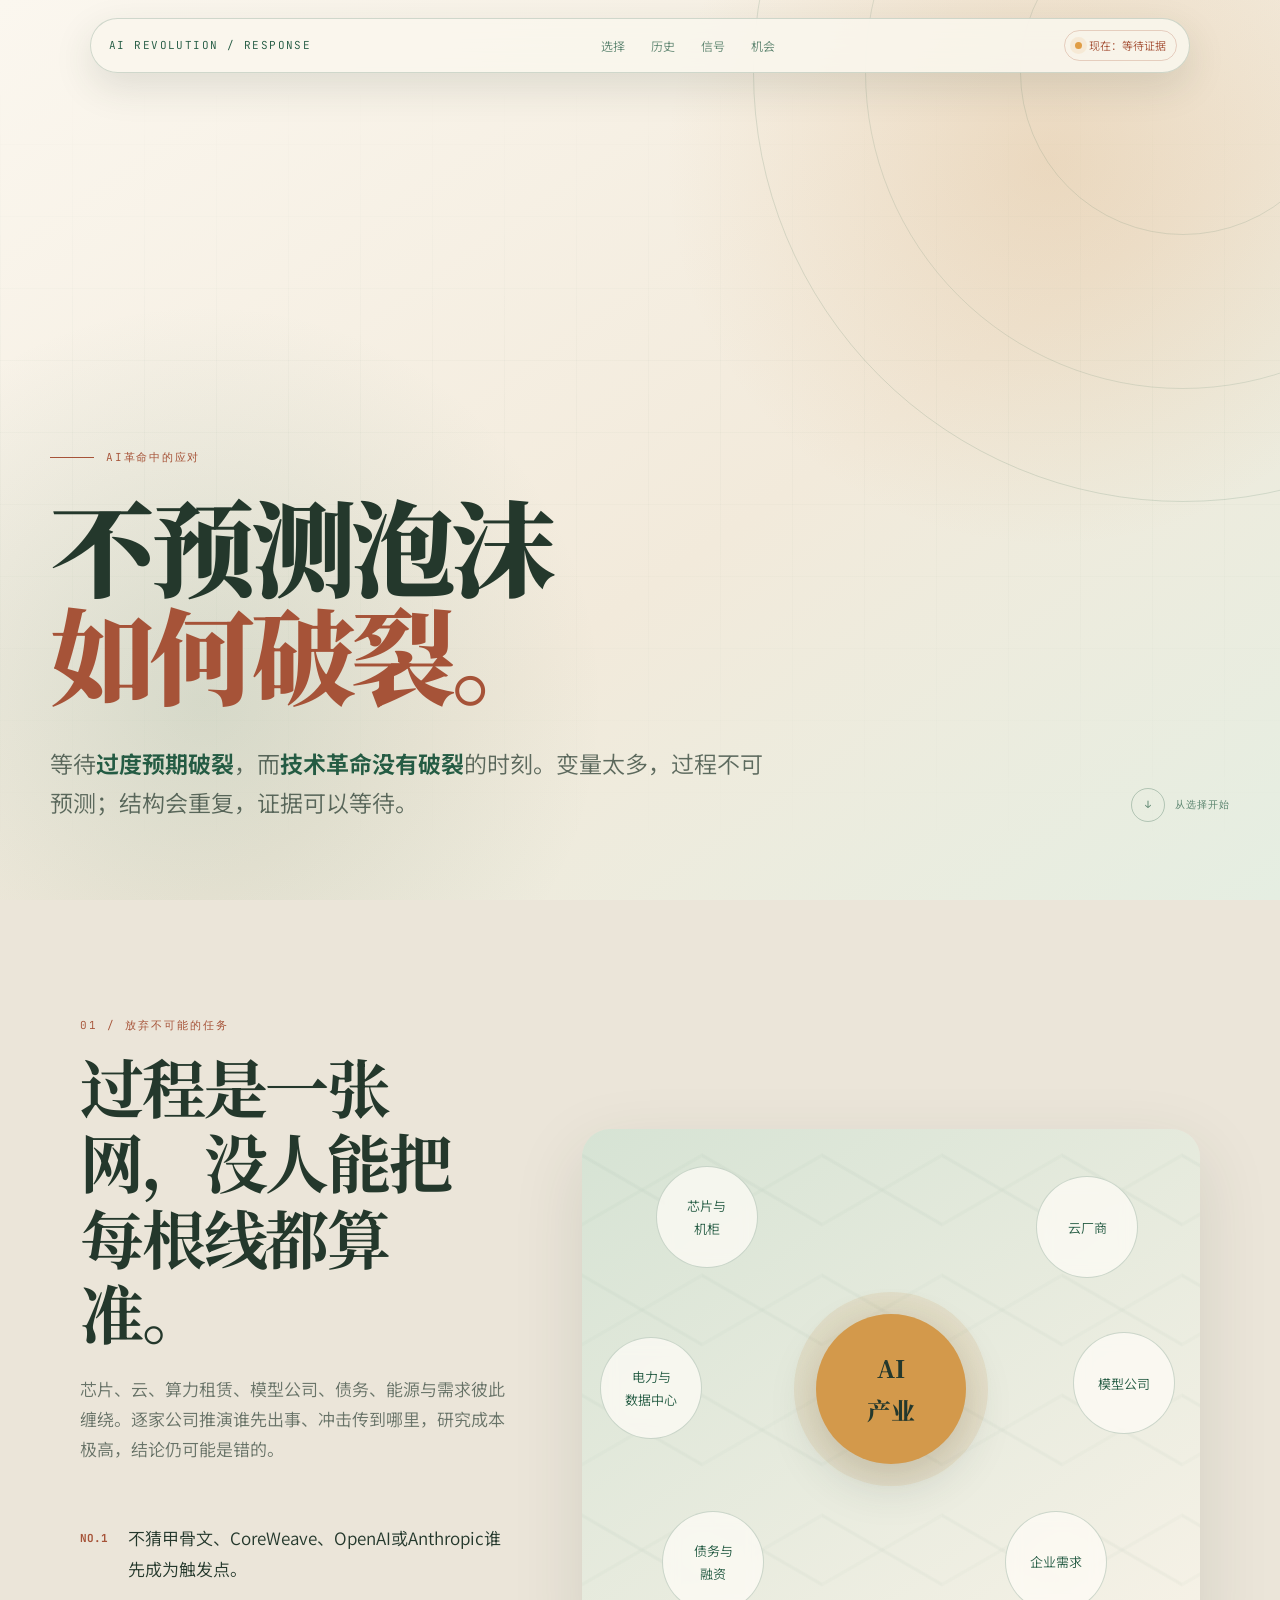
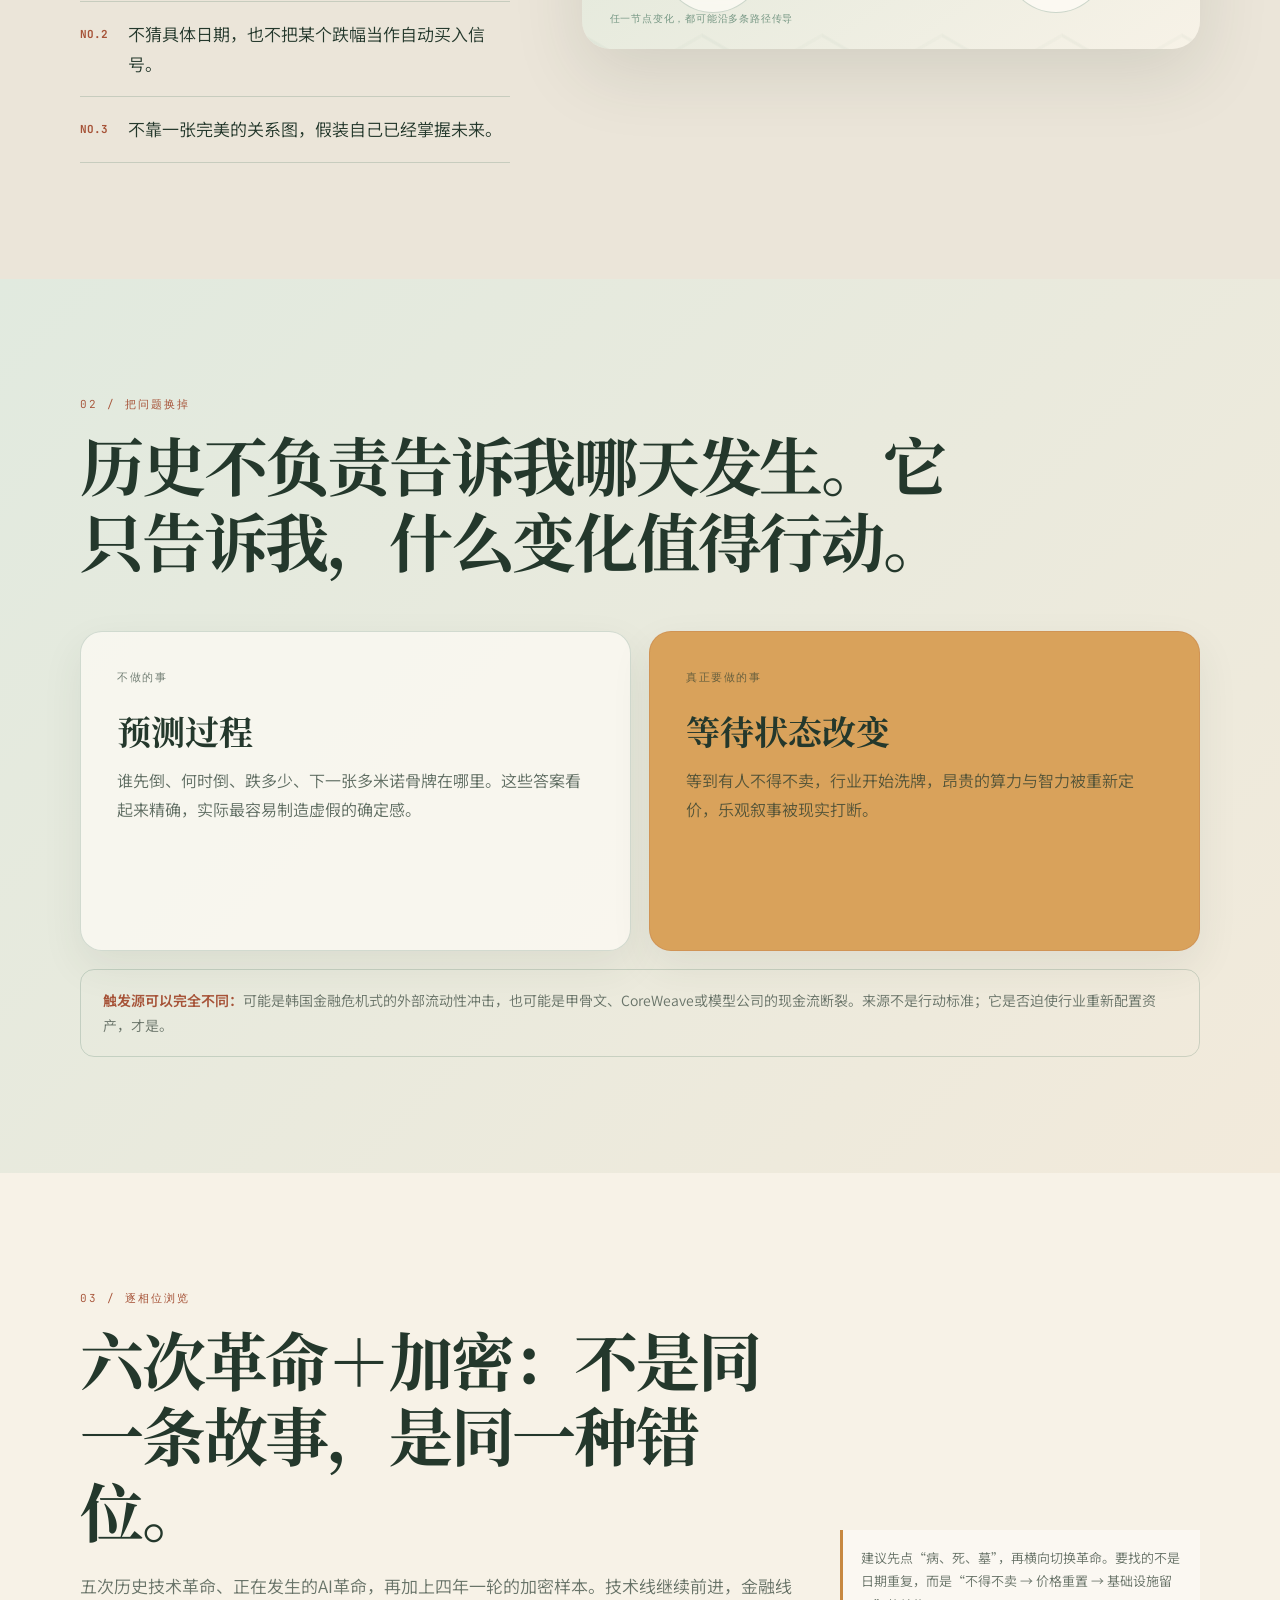
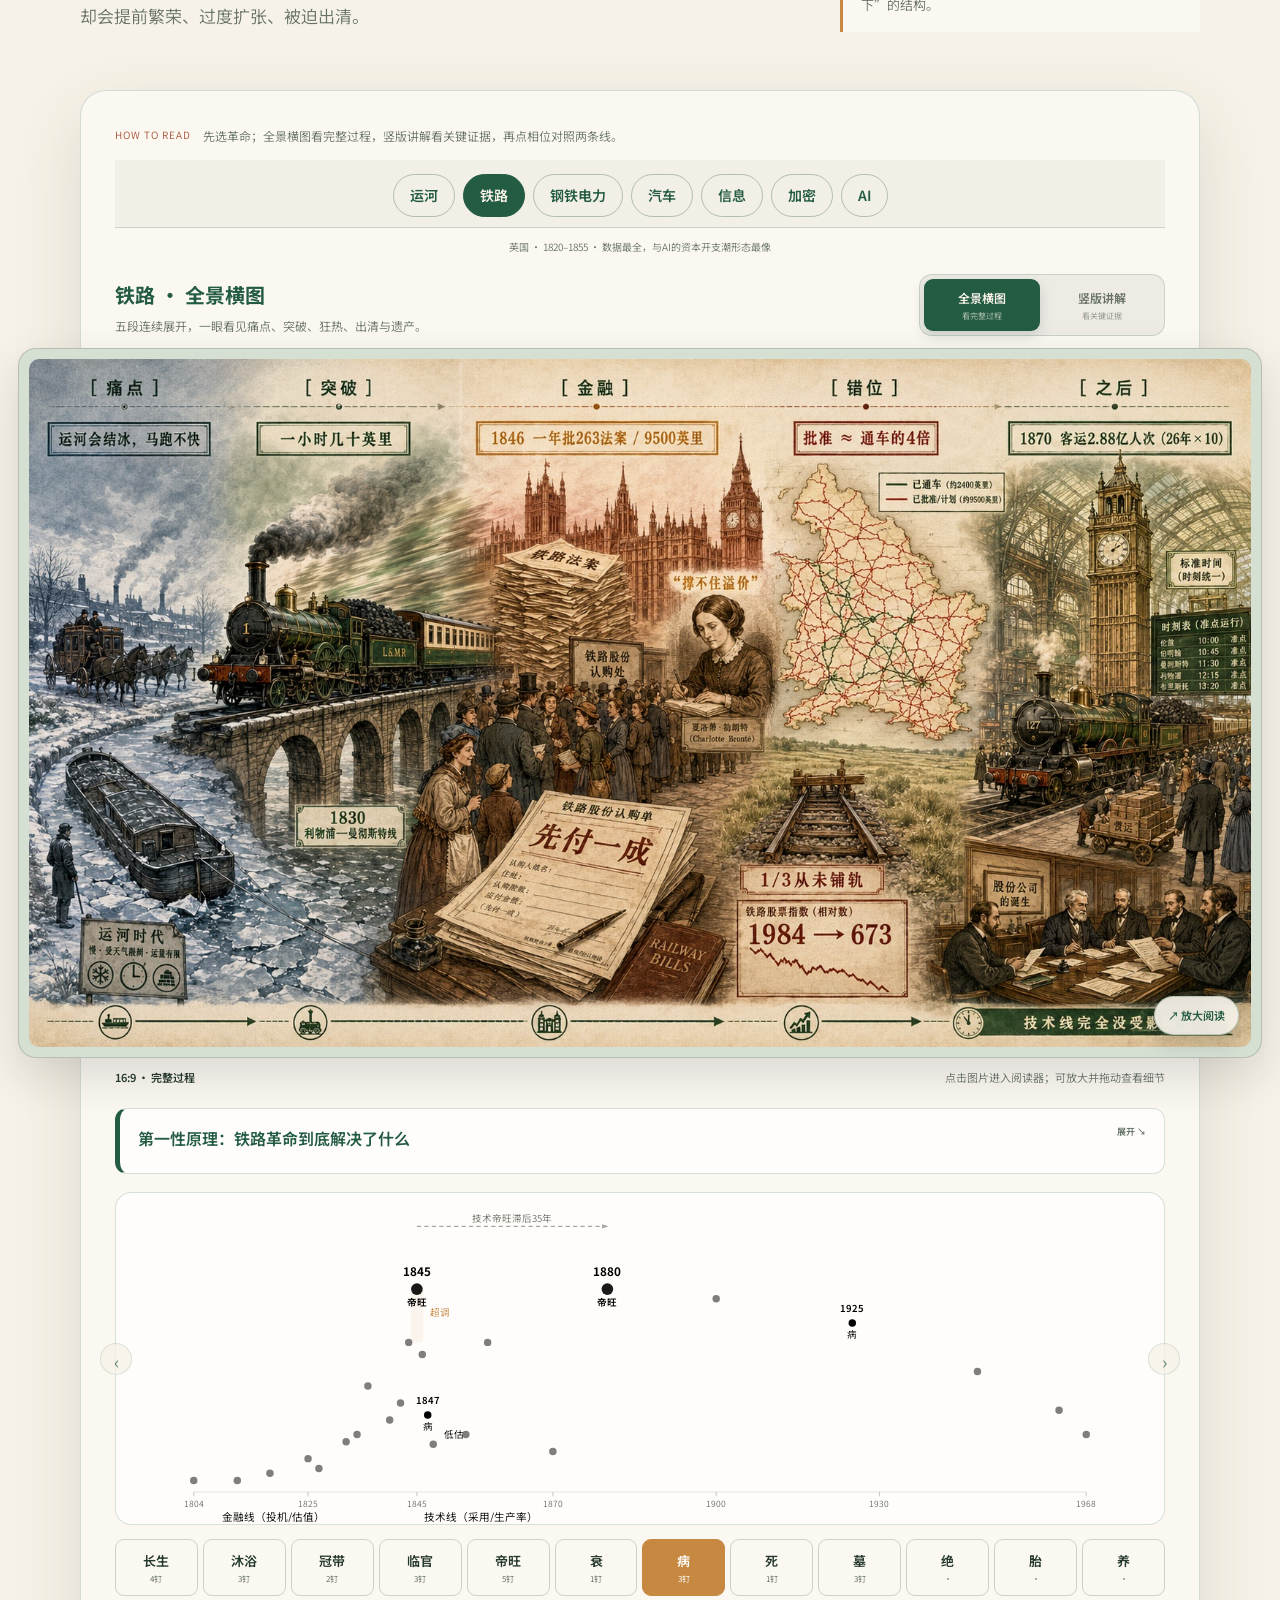
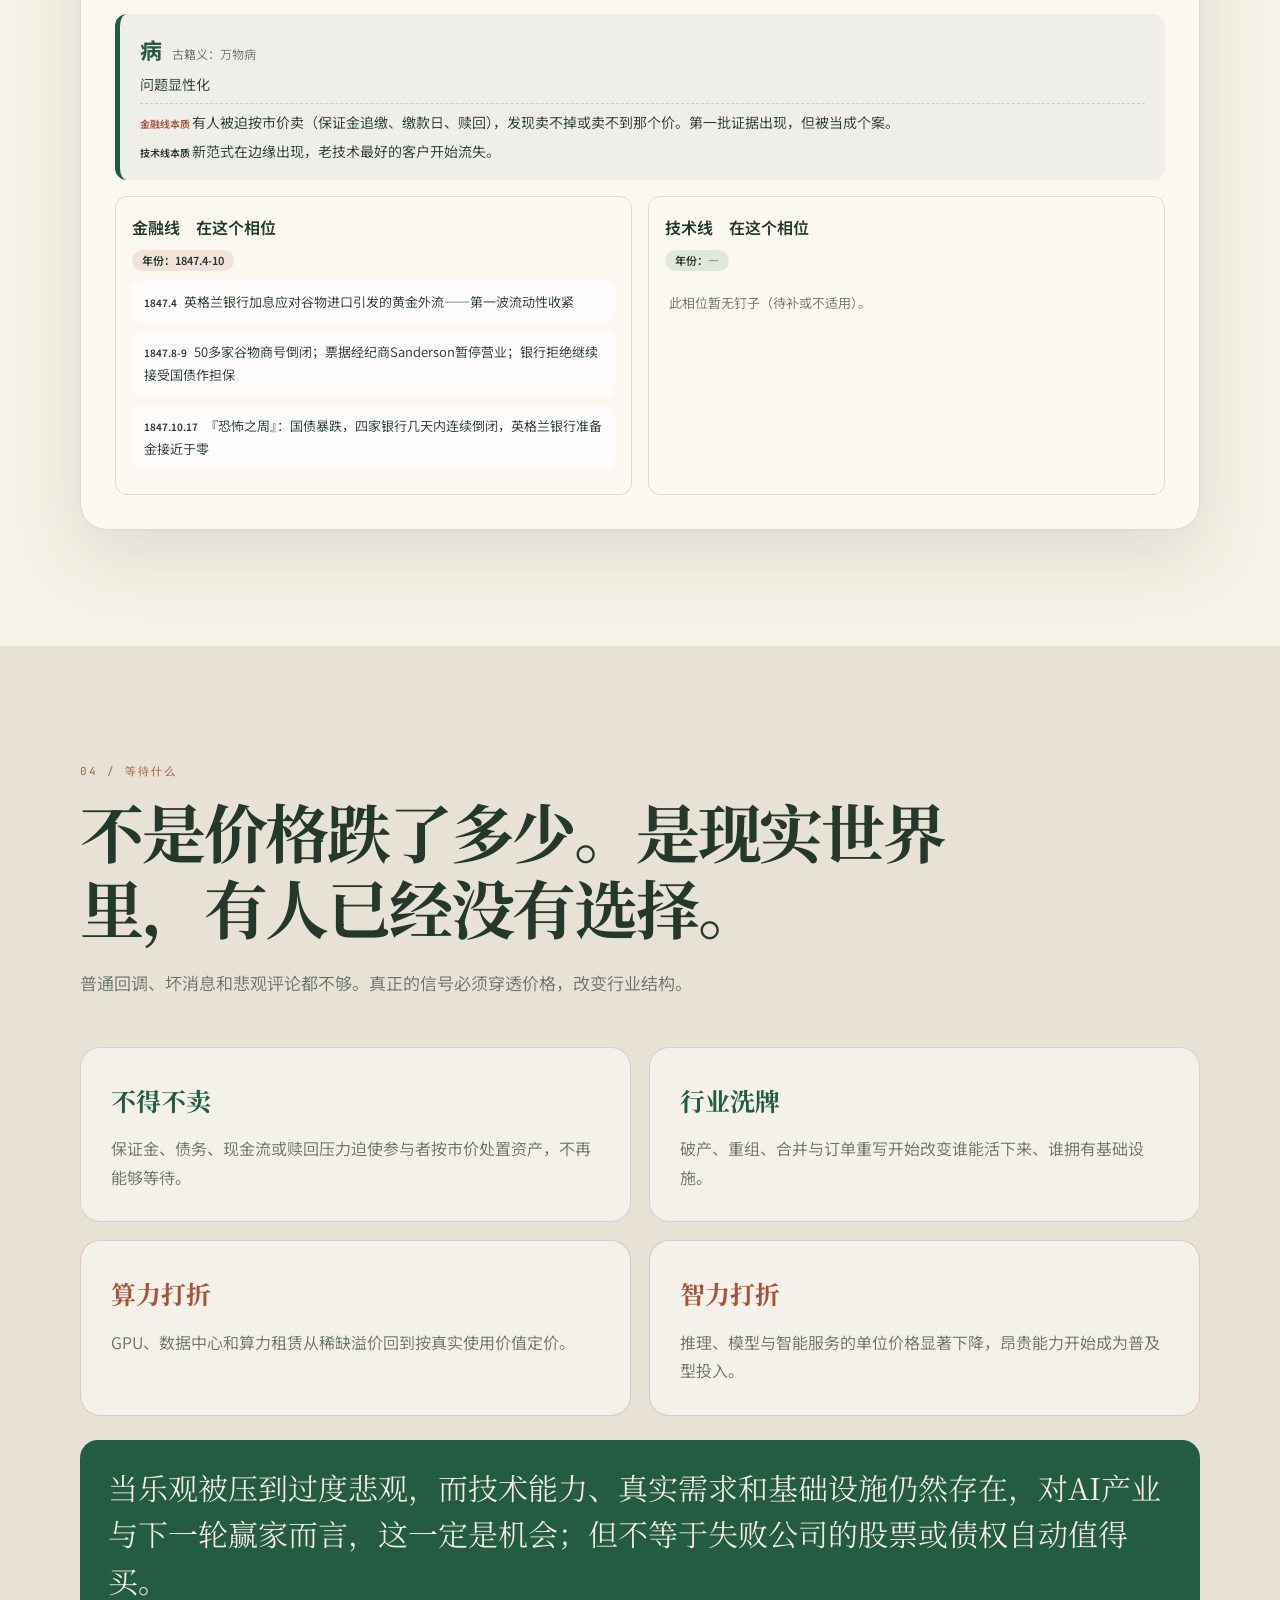
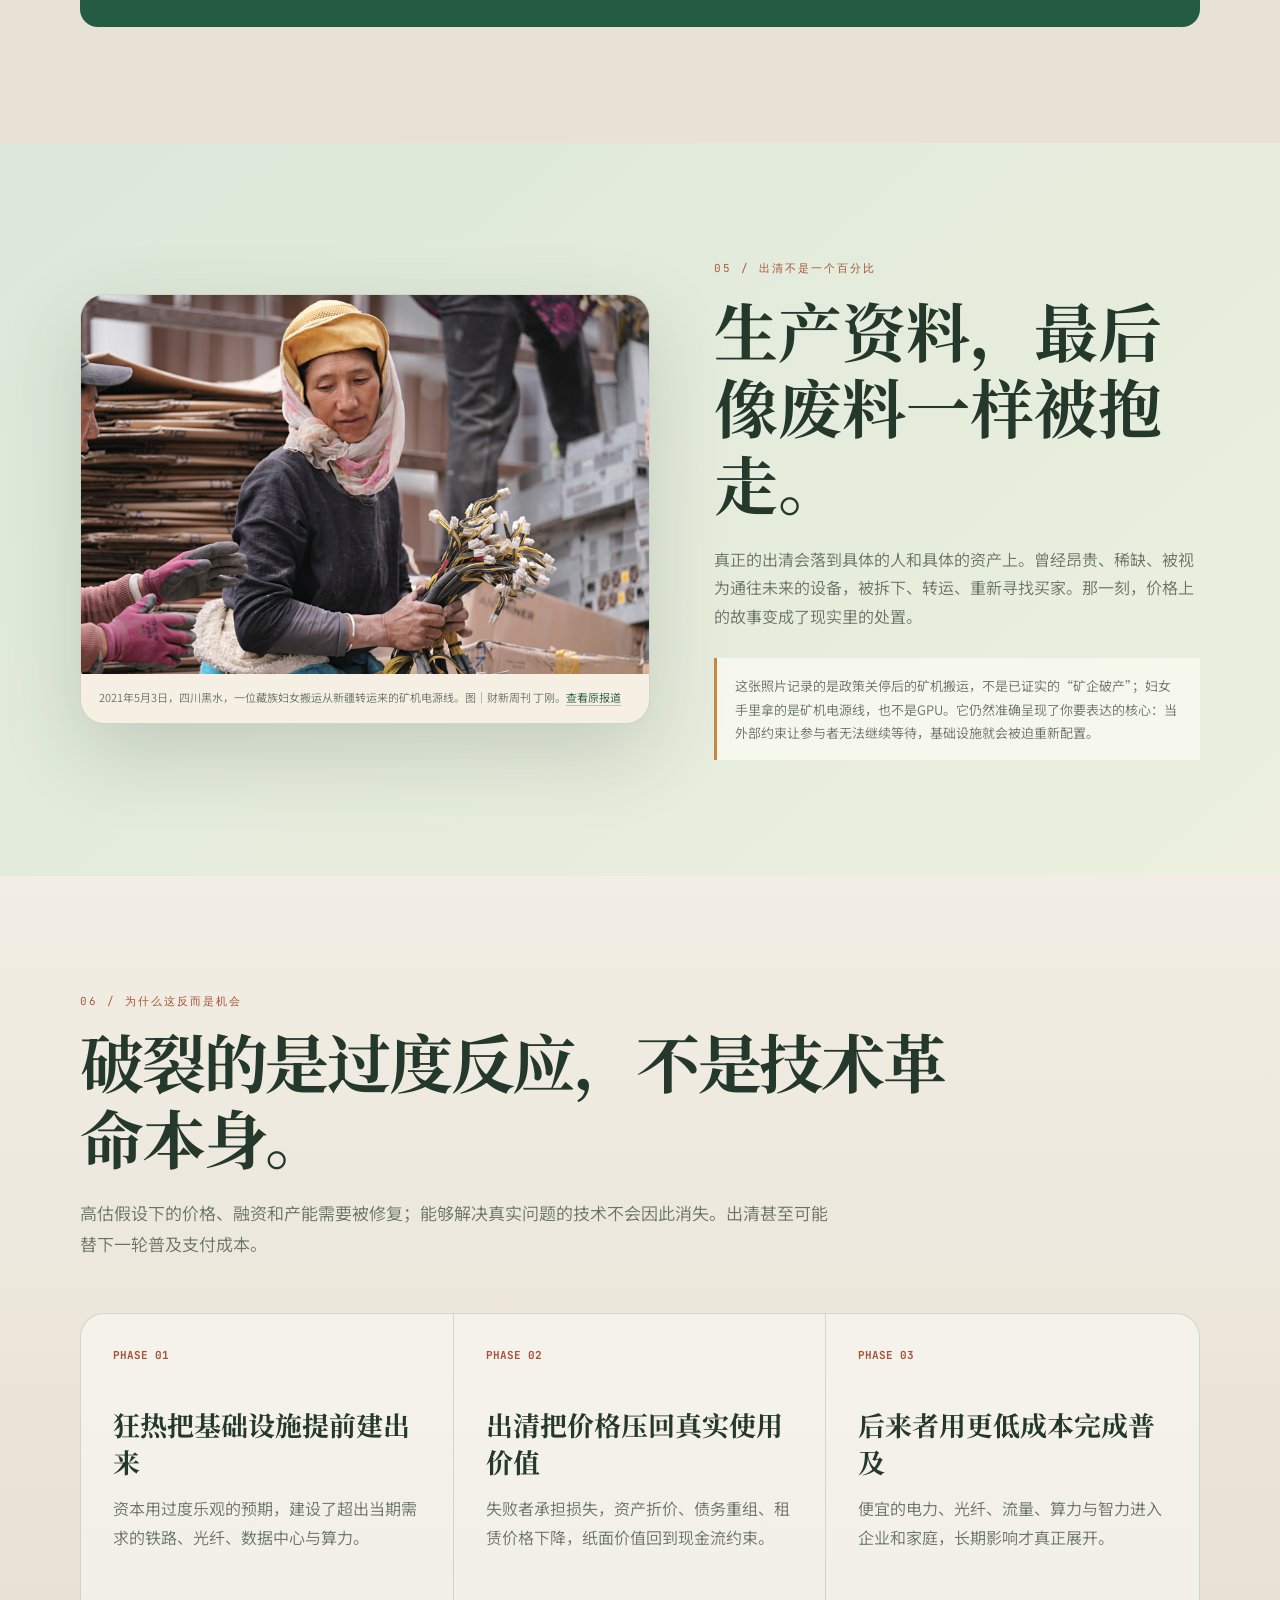
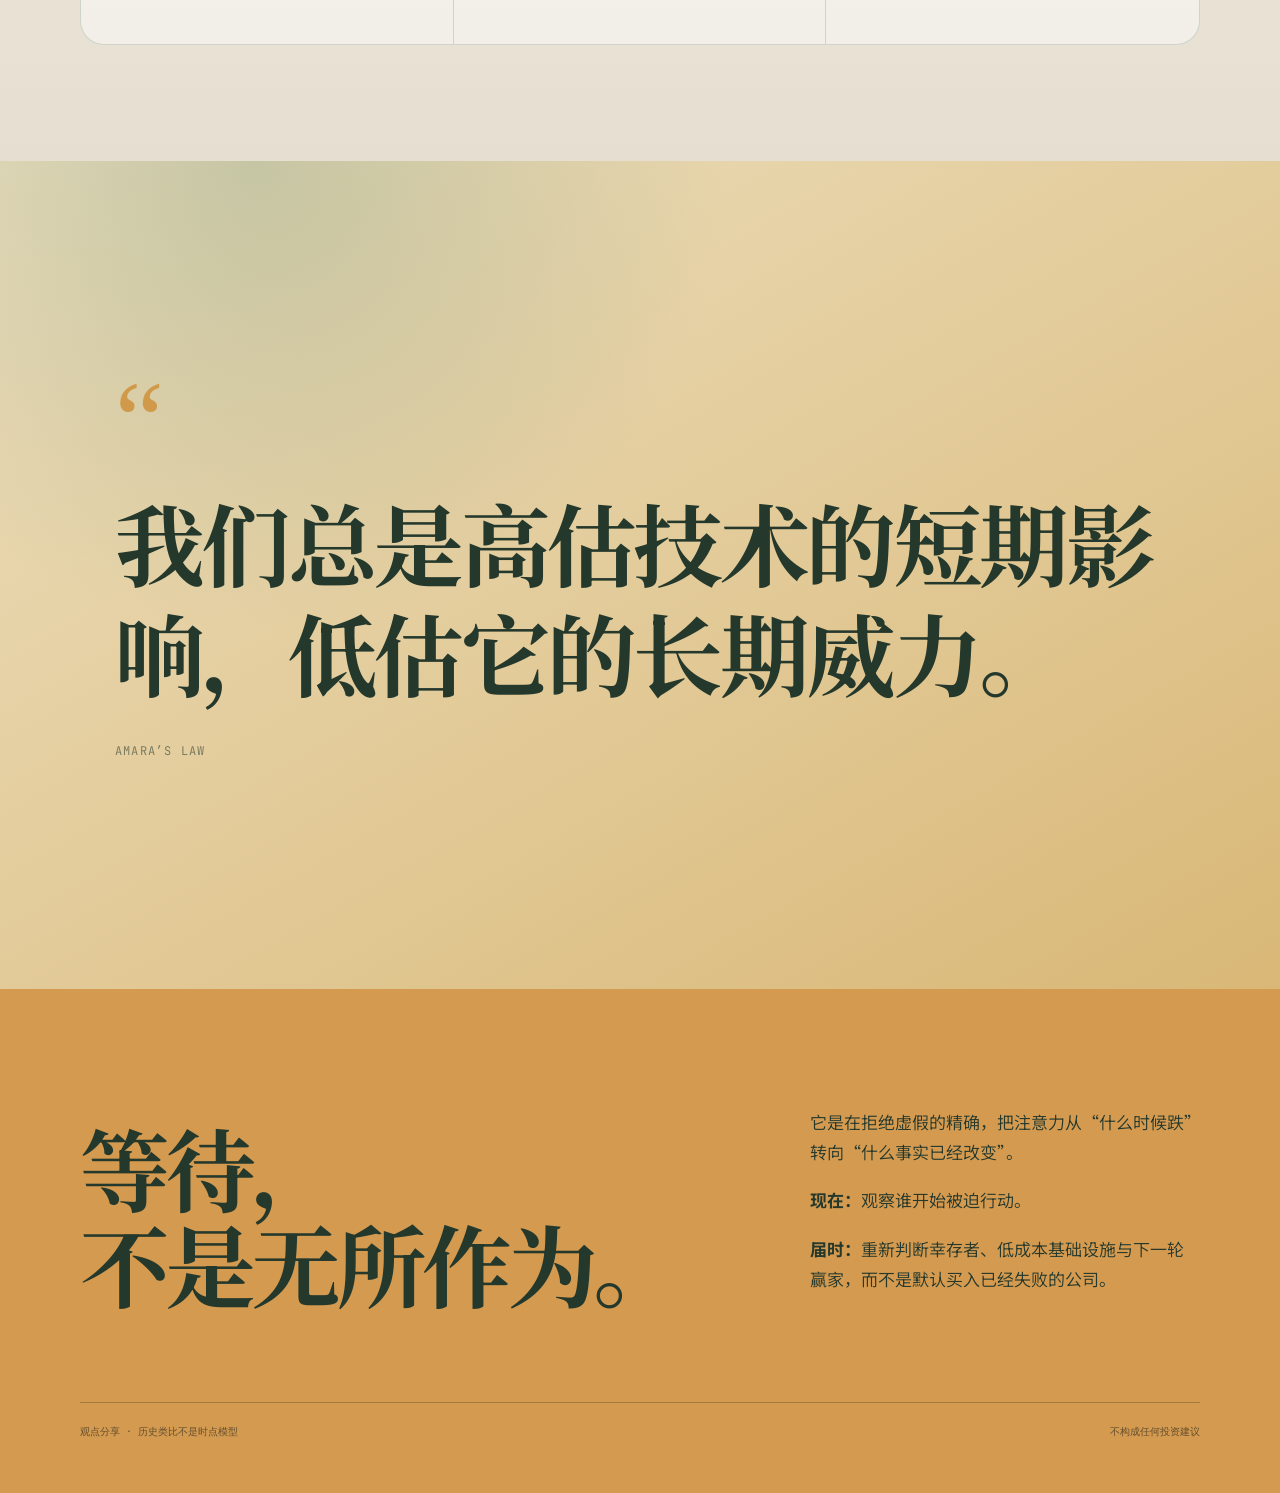
==== waiting-for-overreaction/index.html @ d15f8780 "Publish AI overreaction short share" ====
<!doctype html>
<html lang="zh-CN">
<head>
  <meta charset="utf-8">
  <meta name="viewport" content="width=device-width, initial-scale=1">
  <meta name="description" content="不预测AI泡沫如何破裂。等待过度预期破裂，而技术革命没有破裂的时刻。">
  <meta name="theme-color" content="#f7f2e7">
  <title>等，不是猜｜AI革命中的应对</title>
  <link rel="preconnect" href="https://fonts.googleapis.com">
  <link rel="preconnect" href="https://fonts.gstatic.com" crossorigin>
  <link href="https://fonts.googleapis.com/css2?family=JetBrains+Mono:wght@400;600&amp;family=Noto+Sans+SC:wght@300;400;500;600;700&amp;family=Noto+Serif+SC:wght@500;600;700;900&amp;display=swap" rel="stylesheet">
  <style>
    :root {
      --ink: #24382c;
      --paper: #f7f2e7;
      --paper-deep: #eee4d3;
      --card: rgba(255,253,247,.76);
      --line: rgba(36,91,67,.18);
      --dim: #687368;
      --night: #dfe9dc;
      --night-2: #d2e0d2;
      --green: #245b43;
      --green-bright: #4f8066;
      --rust: #a65338;
      --amber: #c78942;
      --purple: #70527c;
      --tech: #2e6b45;
      --tech-bg: #e6f0e7;
      --fin: #a34827;
      --fin-bg: #f4e4dc;
      --serif: "Noto Serif SC", "Songti SC", serif;
      --sans: "Noto Sans SC", system-ui, sans-serif;
      --mono: "JetBrains Mono", ui-monospace, monospace;
      --shadow: 0 24px 70px rgba(45, 63, 48, .13);
    }

    * { box-sizing: border-box; }
    html { scroll-behavior: smooth; }
    body {
      margin: 0;
      background: var(--paper);
      color: var(--ink);
      font-family: var(--sans);
      font-weight: 350;
      line-height: 1.78;
      -webkit-font-smoothing: antialiased;
    }
    button, a { font: inherit; }
    a { color: inherit; }
    img { max-width: 100%; }
    ::selection { background: rgba(196,123,49,.28); }

    .progress {
      position: fixed;
      inset: 0 auto auto 0;
      width: 0;
      height: 3px;
      z-index: 100;
      background: linear-gradient(90deg, var(--amber), #e2b66f);
    }

    .site-nav {
      position: fixed;
      z-index: 90;
      top: 18px;
      left: 50%;
      transform: translateX(-50%);
      width: min(1100px, calc(100% - 28px));
      display: flex;
      align-items: center;
      justify-content: space-between;
      gap: 20px;
      padding: 10px 12px 10px 18px;
      border: 1px solid rgba(36,91,67,.2);
      border-radius: 999px;
      background: rgba(250,246,237,.88);
      color: var(--green);
      backdrop-filter: blur(18px);
      box-shadow: 0 14px 38px rgba(45,63,48,.13);
    }
    .brand {
      font-family: var(--mono);
      font-size: 11px;
      letter-spacing: .13em;
      white-space: nowrap;
    }
    .nav-links { display: flex; align-items: center; gap: 4px; }
    .nav-links a {
      text-decoration: none;
      color: rgba(36,91,67,.72);
      font-size: 12px;
      padding: 6px 11px;
      border-radius: 999px;
    }
    .nav-links a:hover, .nav-links a:focus-visible {
      color: var(--green);
      background: rgba(36,91,67,.09);
      outline: none;
    }
    .nav-state {
      display: inline-flex;
      align-items: center;
      gap: 7px;
      font-size: 11px;
      color: var(--rust);
      border: 1px solid rgba(166,83,56,.24);
      border-radius: 999px;
      padding: 5px 10px;
      white-space: nowrap;
    }
    .nav-state::before {
      content: "";
      width: 7px;
      height: 7px;
      border-radius: 50%;
      background: #e09d45;
      box-shadow: 0 0 0 5px rgba(224,157,69,.11);
    }

    .hero {
      min-height: 100svh;
      position: relative;
      display: grid;
      align-items: end;
      overflow: hidden;
      color: var(--ink);
      background:
        radial-gradient(circle at 82% 18%, rgba(199,137,66,.2), transparent 30%),
        radial-gradient(circle at 16% 78%, rgba(79,128,102,.18), transparent 31%),
        linear-gradient(145deg, #fbf7ef 0%, #f2eadb 58%, #e5eee2 100%);
    }
    .hero::before {
      content: "";
      position: absolute;
      inset: 0;
      opacity: .4;
      background-image:
        linear-gradient(rgba(36,91,67,.07) 1px, transparent 1px),
        linear-gradient(90deg, rgba(36,91,67,.07) 1px, transparent 1px);
      background-size: 72px 72px;
      mask-image: linear-gradient(to bottom, transparent 5%, #fff 45%, transparent 100%);
    }
    .hero-orbit {
      position: absolute;
      width: min(72vw, 860px);
      aspect-ratio: 1;
      border: 1px solid rgba(36,91,67,.14);
      border-radius: 50%;
      right: -26vw;
      top: -28vw;
    }
    .hero-orbit::before,
    .hero-orbit::after {
      content: "";
      position: absolute;
      border: 1px solid rgba(36,91,67,.12);
      border-radius: inherit;
      inset: 13%;
    }
    .hero-orbit::after { inset: 31%; }
    .hero-inner {
      position: relative;
      z-index: 2;
      width: min(1180px, calc(100% - 48px));
      margin: 0 auto;
      padding: 144px 0 78px;
    }
    .eyebrow {
      display: flex;
      align-items: center;
      gap: 12px;
      margin-bottom: 22px;
      font-family: var(--mono);
      font-size: 11px;
      letter-spacing: .16em;
      color: var(--rust);
    }
    .eyebrow::before { content: ""; width: 44px; height: 1px; background: currentColor; }
    .hero h1 {
      max-width: 1050px;
      margin: 0;
      font-family: var(--serif);
      font-size: clamp(48px, 8.2vw, 112px);
      font-weight: 900;
      line-height: 1.03;
      letter-spacing: -.045em;
    }
    .hero h1 span { display: block; color: var(--rust); }
    .hero-bottom {
      display: grid;
      grid-template-columns: minmax(0, 720px) auto;
      align-items: end;
      justify-content: space-between;
      gap: 44px;
      margin-top: 38px;
    }
    .hero-deck {
      margin: 0;
      color: rgba(36,56,44,.72);
      font-size: clamp(17px, 2vw, 23px);
      line-height: 1.7;
    }
    .hero-deck strong { color: var(--green); font-weight: 650; }
    .scroll-cue {
      display: inline-flex;
      align-items: center;
      gap: 10px;
      color: rgba(36,91,67,.72);
      text-decoration: none;
      font-family: var(--mono);
      font-size: 10px;
      letter-spacing: .1em;
      white-space: nowrap;
    }
    .scroll-cue i {
      width: 34px;
      height: 34px;
      display: grid;
      place-items: center;
      border: 1px solid rgba(36,91,67,.28);
      border-radius: 50%;
      font-style: normal;
    }

    .section { padding: 116px 0; }
    .section-inner { width: min(1120px, calc(100% - 48px)); margin: 0 auto; }
    .section-kicker {
      margin-bottom: 12px;
      font-family: var(--mono);
      font-size: 11px;
      letter-spacing: .18em;
      color: var(--rust);
      text-transform: uppercase;
    }
    .section-title {
      max-width: 880px;
      margin: 0;
      font-family: var(--serif);
      font-size: clamp(38px, 5vw, 68px);
      line-height: 1.18;
      letter-spacing: -.035em;
    }
    .section-lead {
      max-width: 760px;
      margin: 24px 0 0;
      color: var(--dim);
      font-size: 17px;
    }

    .network-section { background: #ebe5d9; }
    .network-grid {
      display: grid;
      grid-template-columns: .82fr 1.18fr;
      gap: 72px;
      align-items: center;
    }
    .network-board {
      position: relative;
      min-height: 520px;
      border-radius: 28px;
      overflow: hidden;
      background:
        radial-gradient(circle at center, rgba(199,137,66,.24), transparent 25%),
        linear-gradient(145deg, #d6e3d4, #f7f2e7);
      box-shadow: var(--shadow);
    }
    .network-board::before {
      content: "";
      position: absolute;
      inset: 0;
      background:
        linear-gradient(30deg, transparent 48%, rgba(36,91,67,.07) 49%, rgba(36,91,67,.07) 50%, transparent 51%),
        linear-gradient(-30deg, transparent 48%, rgba(36,91,67,.05) 49%, rgba(36,91,67,.05) 50%, transparent 51%);
      background-size: 120px 120px;
      opacity: .45;
    }
    .network-core,
    .network-node {
      position: absolute;
      display: grid;
      place-items: center;
      text-align: center;
      border-radius: 50%;
      z-index: 2;
    }
    .network-core {
      inset: 50% auto auto 50%;
      transform: translate(-50%,-50%);
      width: 150px;
      height: 150px;
      background: #d3994b;
      color: var(--ink);
      font-family: var(--serif);
      font-weight: 800;
      font-size: 24px;
      box-shadow: 0 0 0 22px rgba(199,137,66,.12), 0 18px 48px rgba(45,63,48,.18);
    }
    .network-node {
      width: 102px;
      height: 102px;
      padding: 10px;
      border: 1px solid rgba(36,91,67,.22);
      background: rgba(255,253,247,.72);
      color: var(--green);
      font-size: 13px;
      backdrop-filter: blur(8px);
    }
    .n1 { top: 7%; left: 12%; }
    .n2 { top: 9%; right: 10%; }
    .n3 { top: 39%; right: 4%; }
    .n4 { bottom: 7%; right: 15%; }
    .n5 { bottom: 7%; left: 13%; }
    .n6 { top: 40%; left: 3%; }
    .network-caption {
      position: absolute;
      inset: auto 28px 22px;
      z-index: 3;
      font-family: var(--mono);
      font-size: 10px;
      color: rgba(36,91,67,.58);
      letter-spacing: .08em;
    }
    .reject-list { margin: 42px 0 0; padding: 0; list-style: none; }
    .reject-list li {
      display: grid;
      grid-template-columns: 32px 1fr;
      gap: 16px;
      padding: 17px 0;
      border-bottom: 1px solid var(--line);
      font-size: 17px;
    }
    .reject-list b { font-family: var(--mono); color: var(--rust); font-size: 11px; padding-top: 6px; }

    .manifesto {
      color: var(--ink);
      background: linear-gradient(135deg, #e1eadf, #f2eadb);
    }
    .manifesto .section-kicker { color: var(--rust); }
    .manifesto-grid {
      display: grid;
      grid-template-columns: 1fr 1fr;
      gap: 18px;
      margin-top: 54px;
    }
    .manifesto-card {
      min-height: 320px;
      padding: 36px;
      border: 1px solid rgba(36,91,67,.18);
      border-radius: 22px;
      background: rgba(255,253,247,.68);
      box-shadow: 0 16px 40px rgba(45,63,48,.08);
    }
    .manifesto-card.wait { background: #d9a25b; color: var(--ink); border-color: rgba(166,83,56,.18); }
    .manifesto-card .label { font-family: var(--mono); font-size: 11px; letter-spacing: .14em; opacity: .62; }
    .manifesto-card h3 { margin: 22px 0 14px; font-family: var(--serif); font-size: 34px; line-height: 1.25; }
    .manifesto-card p { margin: 0; font-size: 16px; opacity: .72; }
    .trigger-note {
      margin: 18px 0 0;
      padding: 18px 22px;
      border: 1px solid rgba(36,91,67,.18);
      border-radius: 14px;
      color: var(--dim);
      font-size: 14px;
    }
    .trigger-note strong { color: var(--rust); font-weight: 600; }

    .history-section { background: var(--paper); }
    .history-intro {
      display: flex;
      justify-content: space-between;
      gap: 40px;
      align-items: end;
      margin-bottom: 58px;
    }
    .history-note {
      max-width: 360px;
      padding: 16px 18px;
      border-left: 3px solid var(--amber);
      background: rgba(255,255,255,.46);
      color: var(--dim);
      font-size: 13px;
    }
    .history-shell {
      padding: 34px;
      border: 1px solid var(--line);
      border-radius: 26px;
      background: rgba(255,255,255,.48);
      box-shadow: var(--shadow);
    }
    .history-how {
      display: flex;
      align-items: center;
      gap: 12px;
      margin-bottom: 14px;
      color: var(--dim);
      font-size: 12px;
    }
    .history-how span {
      color: var(--rust);
      font-family: var(--mono);
      font-size: 10px;
      letter-spacing: .1em;
    }

    /* Existing Q1 phase browser, restyled for this standalone site. */
    #phase-browser { --bg: var(--paper); --bg-card: rgba(255,255,255,.72); --text: var(--ink); --text-dim: var(--dim); --wood: var(--green); --danger: var(--rust); --warn: var(--amber); --purple: var(--purple); --tech: var(--tech); --tech-bg: var(--tech-bg); --fin: var(--fin); --fin-bg: var(--fin-bg); --serif: var(--serif); --sans: var(--sans); --mono: var(--mono); }
    #phase-browser .tabs { display: flex; gap: 8px; flex-wrap: wrap; justify-content: center; margin: 0 0 10px; position: sticky; top: 78px; z-index: 20; background: rgba(242,238,229,.94); padding: 14px 0 10px; border-bottom: 1px solid var(--line); backdrop-filter: blur(14px); }
    #phase-browser .tab { font-family: var(--serif); font-size: 14px; font-weight: 600; padding: 8px 16px; border-radius: 999px; border: 1.5px solid rgba(36,77,56,.3); background: transparent; color: var(--green); cursor: pointer; }
    #phase-browser .tab:hover { background: rgba(36,77,56,.07); }
    #phase-browser .tab.on { background: var(--green); color: var(--paper); border-color: var(--green); }
    #phase-browser .revmeta { text-align: center; font-family: var(--mono); font-size: 10px; color: var(--dim); margin: 9px 0 18px; }
    #phase-browser .waveband { background: rgba(255,255,255,.66); border: 1px solid var(--line); border-radius: 16px; padding: 10px 14px 2px; margin: 18px 0 14px; position: relative; overflow: visible; }
    #phase-browser .waveband svg { display: block; width: 100%; height: auto; }
    #phase-browser .nav-arr { position: absolute; top: 50%; transform: translateY(-50%); width: 32px; height: 32px; border-radius: 50%; border: 1px solid var(--line); background: var(--paper); color: var(--green); font-size: 18px; cursor: pointer; display: grid; place-items: center; opacity: .74; }
    #phase-browser .nav-arr:hover { opacity: 1; background: var(--green); color: var(--paper); }
    #phase-browser .nav-arr.prev { left: -16px; }
    #phase-browser .nav-arr.next { right: -16px; }
    #phase-browser .stages { display: grid; grid-template-columns: repeat(12,1fr); gap: 5px; margin: 0 0 18px; }
    #phase-browser .stg { font-family: var(--serif); font-size: 13px; font-weight: 600; padding: 9px 2px; border-radius: 9px; border: 1px solid rgba(36,77,56,.22); background: transparent; color: var(--ink); cursor: pointer; text-align: center; }
    #phase-browser .stg small { display: block; font-family: var(--mono); font-size: 8px; color: var(--dim); font-weight: 400; }
    #phase-browser .stg:hover { border-color: var(--amber); }
    #phase-browser .stg.on { background: var(--amber); border-color: var(--amber); color: #fff; }
    #phase-browser .stg.on small { color: #fff; }
    #phase-browser .stagecard { background: rgba(36,77,56,.055); border-left: 5px solid var(--green); border-radius: 12px; padding: 16px 20px; margin-bottom: 16px; }
    #phase-browser .stagecard .nm { font-family: var(--serif); font-size: 22px; font-weight: 700; color: var(--green); }
    #phase-browser .stagecard .gu { font-size: 12px; color: var(--dim); margin-left: 10px; }
    #phase-browser .stagecard .bai { font-size: 14px; margin-top: 3px; }
    #phase-browser .cols { display: grid; grid-template-columns: 1fr 1fr; gap: 16px; }
    #phase-browser .col { border-radius: 12px; padding: 16px; border: 1px solid var(--line); }
    #phase-browser .col.fin { background: var(--fin-bg); }
    #phase-browser .col.tech { background: var(--tech-bg); }
    #phase-browser .col h3 { font-family: var(--serif); font-size: 16px; font-weight: 600; margin: 0 0 2px; }
    #phase-browser .col.fin h3 { color: var(--fin); }
    #phase-browser .col.tech h3 { color: var(--tech); }
    #phase-browser .col .yr { font-family: var(--mono); font-size: 11px; font-weight: 600; margin-bottom: 10px; display: inline-block; padding: 1px 10px; border-radius: 999px; }
    #phase-browser .col.fin .yr { background: rgba(163,72,39,.12); color: var(--fin); }
    #phase-browser .col.tech .yr { background: rgba(46,107,69,.12); color: var(--tech); }
    #phase-browser .ev { background: rgba(255,255,255,.65); border-radius: 8px; padding: 9px 12px; margin-bottom: 9px; font-size: 13px; }
    #phase-browser .ev .w { font-family: var(--mono); font-size: 10px; font-weight: 600; margin-right: 7px; }
    #phase-browser .col.fin .ev .w { color: var(--fin); }
    #phase-browser .col.tech .ev .w { color: var(--tech); }
    #phase-browser .ev .inst, #phase-browser .ev .anomtag { font-family: var(--mono); font-size: 9px; color: #fff; padding: 1px 6px; border-radius: 999px; margin-left: 6px; white-space: nowrap; }
    #phase-browser .ev .inst { background: var(--purple); }
    #phase-browser .ev .anomtag { background: var(--amber); }
    #phase-browser .empty { font-size: 13px; color: var(--dim); padding: 10px 4px; }
    #phase-browser .col.fin.hl { box-shadow: 0 0 0 2px var(--fin); }
    #phase-browser .col.tech.hl { box-shadow: 0 0 0 2px var(--tech); }
    #phase-browser .fp { background: rgba(255,255,255,.68); border: 1px solid var(--line); border-left: 5px solid var(--green); border-radius: 12px; padding: 15px 18px; margin: 0 0 14px; font-size: 13px; }
    #phase-browser .fp .t { font-family: var(--serif); font-size: 16px; font-weight: 600; color: var(--green); margin-bottom: 6px; }
    #phase-browser .fp .row { display: grid; grid-template-columns: 118px 1fr; gap: 8px; padding: 5px 0; border-top: 1px dashed var(--line); }
    #phase-browser .fp .k { font-family: var(--mono); font-size: 10px; color: var(--amber); font-weight: 600; padding-top: 2px; }
    #phase-browser .fp.collapsed .row, #phase-browser .fp.collapsed>div:last-child { display: none; }
    #phase-browser .fp.collapsed .t::after { content: "  展开 ↘"; float: right; font-family: var(--mono); font-size: 9px; color: var(--dim); }
    #phase-browser .media-browser { margin: 2px 0 20px; }
    #phase-browser .media-toolbar {
      display: flex;
      align-items: end;
      justify-content: space-between;
      gap: 24px;
      margin-bottom: 12px;
    }
    #phase-browser .media-heading { min-width: 0; }
    #phase-browser .media-heading b {
      display: block;
      font-family: var(--serif);
      font-size: 20px;
      color: var(--green);
    }
    #phase-browser .media-heading span {
      display: block;
      margin-top: 2px;
      color: var(--dim);
      font-size: 12px;
    }
    #phase-browser .media-switch {
      flex: 0 0 auto;
      display: grid;
      grid-template-columns: 1fr 1fr;
      gap: 4px;
      padding: 4px;
      border: 1px solid var(--line);
      border-radius: 13px;
      background: rgba(25,27,23,.055);
    }
    #phase-browser .media-choice {
      min-width: 116px;
      padding: 8px 12px;
      border: 0;
      border-radius: 9px;
      background: transparent;
      color: var(--dim);
      cursor: pointer;
      font-size: 12px;
      font-weight: 600;
    }
    #phase-browser .media-choice small {
      display: block;
      margin-top: 1px;
      font-family: var(--mono);
      font-size: 8px;
      font-weight: 400;
      opacity: .65;
    }
    #phase-browser .media-choice:hover { color: var(--green); }
    #phase-browser .media-choice.on {
      background: var(--green);
      color: var(--paper);
      box-shadow: 0 5px 14px rgba(36,77,56,.18);
    }
    #phase-browser .media-stage {
      position: relative;
      border: 1px solid rgba(25,27,23,.16);
      box-shadow: 0 18px 46px rgba(28,31,25,.14);
    }
    #phase-browser .media-stage.landscape {
      width: min(1440px, calc(100vw - 36px));
      margin-left: 50%;
      transform: translateX(-50%);
      padding: 10px;
      border-radius: 18px;
      background: #d5dfd2;
    }
    #phase-browser .media-stage.portrait {
      width: min(780px, 100%);
      margin: 0 auto;
      padding: 12px;
      border-radius: 18px;
      background: #ded5c5;
    }
    #phase-browser .media-canvas {
      overflow: hidden;
      border-radius: 10px;
      background: #f4f0e7;
    }
    #phase-browser .media-stage img {
      display: block;
      width: 100%;
      height: auto;
      cursor: zoom-in;
    }
    #phase-browser .media-open {
      position: absolute;
      right: 22px;
      bottom: 22px;
      display: inline-flex;
      align-items: center;
      gap: 7px;
      padding: 9px 13px;
      border: 1px solid rgba(36,91,67,.24);
      border-radius: 999px;
      background: rgba(250,246,237,.9);
      color: var(--green);
      backdrop-filter: blur(10px);
      cursor: pointer;
      font-size: 11px;
      font-weight: 600;
      box-shadow: 0 8px 20px rgba(45,63,48,.18);
    }
    #phase-browser .media-open:hover { background: var(--green); color: var(--paper); }
    #phase-browser .media-caption {
      display: flex;
      justify-content: space-between;
      gap: 18px;
      margin-top: 10px;
      color: var(--dim);
      font-size: 11px;
    }
    #phase-browser .media-caption b { color: var(--ink); font-weight: 600; }

    .image-viewer {
      width: 100vw;
      max-width: none;
      height: 100dvh;
      max-height: none;
      margin: 0;
      padding: 0;
      border: 0;
      background: #e7dfd1;
      color: var(--ink);
    }
    .image-viewer::backdrop { background: rgba(36,56,44,.76); }
    .viewer-bar {
      position: relative;
      z-index: 2;
      min-height: 64px;
      display: flex;
      align-items: center;
      justify-content: space-between;
      gap: 18px;
      padding: 10px 18px;
      border-bottom: 1px solid rgba(36,91,67,.18);
      background: rgba(250,246,237,.95);
      backdrop-filter: blur(16px);
    }
    .viewer-title { min-width: 0; }
    .viewer-title b { display: block; font-family: var(--serif); font-size: 15px; }
    .viewer-title span { display: block; color: var(--dim); font-size: 10px; }
    .viewer-tools { display: flex; align-items: center; gap: 6px; }
    .viewer-tools button {
      min-width: 38px;
      height: 38px;
      padding: 0 11px;
      border: 1px solid rgba(36,91,67,.2);
      border-radius: 10px;
      background: rgba(255,253,247,.72);
      color: var(--green);
      cursor: pointer;
      font-size: 13px;
    }
    .viewer-tools button:hover { background: var(--amber); border-color: var(--amber); }
    .viewer-tools .viewer-close { margin-left: 6px; }
    .viewer-scroll {
      height: calc(100dvh - 64px);
      overflow: auto;
      padding: 24px;
      text-align: center;
      overscroll-behavior: contain;
    }
    .viewer-scroll img {
      display: block;
      max-width: none;
      height: auto;
      margin: 0 auto;
      box-shadow: 0 20px 70px rgba(45,63,48,.22);
      transition: width .15s ease;
    }

    .signals { background: #e8e1d5; }
    .signal-grid {
      display: grid;
      grid-template-columns: repeat(2,1fr);
      gap: 18px;
      margin-top: 48px;
    }
    .signal-card {
      padding: 30px;
      border: 1px solid var(--line);
      border-radius: 20px;
      background: rgba(255,255,255,.5);
    }
    .signal-card strong {
      display: block;
      margin-bottom: 12px;
      font-family: var(--serif);
      font-size: 25px;
      color: var(--green);
    }
    .signal-card p { margin: 0; color: var(--dim); }
    .signal-card:nth-child(3), .signal-card:nth-child(4) { border-color: rgba(163,72,39,.24); }
    .signal-card:nth-child(3) strong, .signal-card:nth-child(4) strong { color: var(--rust); }
    .signal-rule {
      margin-top: 24px;
      padding: 24px 28px;
      border-radius: 18px;
      color: #f4eee4;
      background: var(--green);
      font-family: var(--serif);
      font-size: clamp(20px, 3vw, 30px);
      line-height: 1.55;
    }

    .photo-section { background: linear-gradient(140deg, #dce8da, #edf0df); color: var(--ink); }
    .photo-grid { display: grid; grid-template-columns: 1.08fr .92fr; gap: 64px; align-items: center; }
    .exit-photo {
      margin: 0;
      border-radius: 24px;
      overflow: hidden;
      border: 1px solid rgba(36,91,67,.18);
      background: #f5efe4;
      box-shadow: 0 28px 80px rgba(45,63,48,.18);
    }
    .exit-photo img { display: block; width: 100%; aspect-ratio: 3 / 2; object-fit: cover; }
    .exit-photo figcaption { padding: 14px 18px 17px; font-size: 11px; color: var(--dim); line-height: 1.65; }
    .exit-photo figcaption a { color: var(--green); text-decoration-color: rgba(36,91,67,.3); text-underline-offset: 3px; }
    .photo-copy .section-kicker { color: var(--rust); }
    .photo-copy h2 { margin: 0; font-family: var(--serif); font-size: clamp(38px,5vw,68px); line-height: 1.2; }
    .photo-copy p { margin: 24px 0 0; color: var(--dim); font-size: 16px; }
    .photo-copy .correction {
      margin-top: 28px;
      padding: 16px 18px;
      border-left: 3px solid var(--amber);
      background: rgba(255,253,247,.62);
      font-size: 13px;
      color: var(--dim);
    }

    .mechanism {
      background: linear-gradient(180deg, #f2eee5, #e6dfd1);
    }
    .mechanism-steps {
      display: grid;
      grid-template-columns: repeat(3,1fr);
      gap: 0;
      margin-top: 54px;
      border: 1px solid var(--line);
      border-radius: 24px;
      overflow: hidden;
      background: rgba(255,255,255,.48);
    }
    .mechanism-step { min-height: 330px; padding: 32px; border-right: 1px solid var(--line); }
    .mechanism-step:last-child { border-right: 0; }
    .mechanism-step b { display: block; font-family: var(--mono); color: var(--rust); font-size: 11px; }
    .mechanism-step h3 { margin: 42px 0 14px; font-family: var(--serif); font-size: 27px; line-height: 1.35; }
    .mechanism-step p { margin: 0; color: var(--dim); }

    .quote-section {
      min-height: 92svh;
      display: grid;
      place-items: center;
      padding: 100px 0;
      color: var(--ink);
      background:
        radial-gradient(circle at 20% 0%, rgba(79,128,102,.24), transparent 36%),
        linear-gradient(150deg, #eddfbe, #d9b877);
    }
    .quote-wrap { width: min(1050px, calc(100% - 48px)); }
    .quote-mark { font-family: Georgia, serif; font-size: 110px; color: #d19a4b; line-height: .6; }
    blockquote { margin: 34px 0 0; }
    blockquote p { margin: 0; font-family: var(--serif); font-weight: 700; font-size: clamp(42px,7vw,92px); line-height: 1.23; letter-spacing: -.04em; }
    blockquote footer { margin-top: 34px; font-family: var(--mono); font-size: 12px; color: rgba(36,56,44,.58); letter-spacing: .1em; }

    .closing { padding: 118px 0 52px; background: #d39a50; color: var(--ink); }
    .closing-grid { display: grid; grid-template-columns: 1.25fr .75fr; gap: 80px; align-items: end; }
    .closing h2 { margin: 0; font-family: var(--serif); font-size: clamp(48px,7vw,92px); line-height: 1.08; letter-spacing: -.05em; }
    .closing-copy { font-size: 17px; }
    .closing-copy p { margin: 0 0 18px; }
    .closing-copy strong { font-weight: 700; }
    .closing-footer {
      width: min(1120px, calc(100% - 48px));
      margin: 90px auto 0;
      padding-top: 20px;
      border-top: 1px solid rgba(23,24,19,.25);
      display: flex;
      justify-content: space-between;
      gap: 28px;
      font-family: var(--mono);
      font-size: 10px;
      color: rgba(23,24,19,.58);
    }

    @media (max-width: 900px) {
      .nav-links { display: none; }
      .network-grid, .photo-grid, .closing-grid { grid-template-columns: 1fr; }
      .network-board { min-height: 470px; }
      .history-intro { display: block; }
      .history-note { margin-top: 24px; max-width: none; }
      .manifesto-grid, .signal-grid { grid-template-columns: 1fr; }
      .mechanism-steps { grid-template-columns: 1fr; }
      .mechanism-step { min-height: auto; border-right: 0; border-bottom: 1px solid var(--line); }
      .mechanism-step:last-child { border-bottom: 0; }
    }

    @media (max-width: 700px) {
      .site-nav { top: 10px; width: calc(100% - 20px); }
      .brand { font-size: 9px; }
      .hero-inner, .section-inner, .quote-wrap, .closing-footer { width: min(100% - 32px, 1120px); }
      .hero-inner { padding: 126px 0 48px; }
      .hero h1 { font-size: clamp(45px, 15vw, 72px); }
      .hero-bottom { display: block; }
      .scroll-cue { margin-top: 28px; }
      .section { padding: 82px 0; }
      .network-grid { gap: 42px; }
      .network-board { min-height: 410px; border-radius: 20px; }
      .network-core { width: 112px; height: 112px; font-size: 19px; }
      .network-node { width: 78px; height: 78px; font-size: 11px; }
      .n1 { left: 8%; } .n2 { right: 7%; } .n3 { right: 2%; } .n4 { right: 10%; } .n5 { left: 10%; } .n6 { left: 2%; }
      .manifesto-card { min-height: auto; padding: 27px; }
      .history-shell { padding: 18px 12px; border-radius: 18px; }
      #phase-browser .media-toolbar { display: block; }
      #phase-browser .media-switch { margin-top: 13px; }
      #phase-browser .media-choice { min-width: 0; }
      #phase-browser .media-stage.landscape {
        width: 100%;
        margin-left: 0;
        transform: none;
        padding: 5px;
        border-radius: 13px;
      }
      #phase-browser .media-stage.portrait { padding: 5px; border-radius: 13px; }
      #phase-browser .media-open { right: 12px; bottom: 12px; padding: 7px 10px; }
      #phase-browser .media-caption { display: block; }
      #phase-browser .media-caption span { display: block; }
      #phase-browser .tabs { top: 68px; justify-content: flex-start; flex-wrap: nowrap; overflow-x: auto; padding: 10px 0; scrollbar-width: none; }
      #phase-browser .tab { flex: 0 0 auto; }
      #phase-browser .stages { grid-template-columns: repeat(6,1fr); }
      #phase-browser .cols { grid-template-columns: 1fr; }
      #phase-browser .fp .row { grid-template-columns: 1fr; }
      #phase-browser .waveband { padding: 4px; overflow-x: auto; }
      #phase-browser .waveband svg { min-width: 720px; }
      #phase-browser .nav-arr { display: none; }
      .photo-grid { gap: 38px; }
      .signal-card, .mechanism-step { padding: 24px; }
      blockquote p { font-size: clamp(39px, 12vw, 68px); }
      .closing { padding-top: 84px; }
      .closing-grid { gap: 42px; }
      .closing-footer { display: block; margin-top: 62px; }
      .closing-footer span { display: block; margin-top: 8px; }
      .viewer-bar { align-items: flex-start; padding: 9px 10px; }
      .viewer-title span { display: none; }
      .viewer-tools { gap: 4px; }
      .viewer-tools button { min-width: 34px; height: 34px; padding: 0 8px; }
      .viewer-scroll { height: calc(100dvh - 56px); padding: 12px; }
    }

    @media (prefers-reduced-motion: reduce) {
      html { scroll-behavior: auto; }
      *, *::before, *::after { animation-duration: .01ms !important; animation-iteration-count: 1 !important; }
    }
  </style>
</head>
<body>
  <div class="progress" aria-hidden="true"></div>
  <nav class="site-nav" aria-label="页面导航">
    <div class="brand">AI REVOLUTION / RESPONSE</div>
    <div class="nav-links">
      <a href="#choice">选择</a>
      <a href="#history">历史</a>
      <a href="#signals">信号</a>
      <a href="#opportunity">机会</a>
    </div>
    <div class="nav-state">现在：等待证据</div>
  </nav>

  <main>
    <section class="hero" id="top">
      <div class="hero-orbit" aria-hidden="true"></div>
      <div class="hero-inner">
        <div class="eyebrow">AI革命中的应对</div>
        <h1>不预测泡沫<span>如何破裂。</span></h1>
        <div class="hero-bottom">
          <p class="hero-deck">等待<strong>过度预期破裂</strong>，而<strong>技术革命没有破裂</strong>的时刻。变量太多，过程不可预测；结构会重复，证据可以等待。</p>
          <a class="scroll-cue" href="#choice"><i>↓</i> 从选择开始</a>
        </div>
      </div>
    </section>

    <section class="section network-section" id="choice">
      <div class="section-inner network-grid">
        <div>
          <div class="section-kicker">01 / 放弃不可能的任务</div>
          <h2 class="section-title">过程是一张网，没人能把每根线都算准。</h2>
          <p class="section-lead">芯片、云、算力租赁、模型公司、债务、能源与需求彼此缠绕。逐家公司推演谁先出事、冲击传到哪里，研究成本极高，结论仍可能是错的。</p>
          <ol class="reject-list">
            <li><b>NO.1</b><span>不猜甲骨文、CoreWeave、OpenAI或Anthropic谁先成为触发点。</span></li>
            <li><b>NO.2</b><span>不猜具体日期，也不把某个跌幅当作自动买入信号。</span></li>
            <li><b>NO.3</b><span>不靠一张完美的关系图，假装自己已经掌握未来。</span></li>
          </ol>
        </div>
        <div class="network-board" role="img" aria-label="AI产业由芯片、云、算力租赁、模型公司、融资与能源组成的网状关系示意">
          <div class="network-core">AI<br>产业</div>
          <div class="network-node n1">芯片与<br>机柜</div>
          <div class="network-node n2">云厂商</div>
          <div class="network-node n3">模型公司</div>
          <div class="network-node n4">企业需求</div>
          <div class="network-node n5">债务与<br>融资</div>
          <div class="network-node n6">电力与<br>数据中心</div>
          <div class="network-caption">任一节点变化，都可能沿多条路径传导</div>
        </div>
      </div>
    </section>

    <section class="section manifesto">
      <div class="section-inner">
        <div class="section-kicker">02 / 把问题换掉</div>
        <h2 class="section-title">历史不负责告诉我哪天发生。它只告诉我，什么变化值得行动。</h2>
        <div class="manifesto-grid">
          <article class="manifesto-card">
            <div class="label">不做的事</div>
            <h3>预测过程</h3>
            <p>谁先倒、何时倒、跌多少、下一张多米诺骨牌在哪里。这些答案看起来精确，实际最容易制造虚假的确定感。</p>
          </article>
          <article class="manifesto-card wait">
            <div class="label">真正要做的事</div>
            <h3>等待状态改变</h3>
            <p>等到有人不得不卖，行业开始洗牌，昂贵的算力与智力被重新定价，乐观叙事被现实打断。</p>
          </article>
        </div>
        <p class="trigger-note"><strong>触发源可以完全不同：</strong>可能是韩国金融危机式的外部流动性冲击，也可能是甲骨文、CoreWeave或模型公司的现金流断裂。来源不是行动标准；它是否迫使行业重新配置资产，才是。</p>
      </div>
    </section>

    <section class="section history-section" id="history">
      <div class="section-inner">
        <div class="history-intro">
          <div>
            <div class="section-kicker">03 / 逐相位浏览</div>
            <h2 class="section-title">六次革命＋加密：不是同一条故事，是同一种错位。</h2>
            <p class="section-lead">五次历史技术革命、正在发生的AI革命，再加上四年一轮的加密样本。技术线继续前进，金融线却会提前繁荣、过度扩张、被迫出清。</p>
          </div>
          <div class="history-note">建议先点“病、死、墓”，再横向切换革命。要找的不是日期重复，而是“不得不卖 → 价格重置 → 基础设施留下”的结构。</div>
        </div>

        <div class="history-shell" id="phase-browser">
          <div class="history-how"><span>HOW TO READ</span> 先选革命；全景横图看完整过程，竖版讲解看关键证据，再点相位对照两条线。</div>
          <div class="tabs" id="tabs" aria-label="革命选择"></div>
          <div class="revmeta" id="revmeta"></div>
          <div id="fpimgs"></div>
          <div class="fp" id="fpcard"></div>
          <div class="waveband">
            <button type="button" class="nav-arr prev" onclick="stepRev(-1)" title="上一个革命" aria-label="上一个革命">‹</button>
            <button type="button" class="nav-arr next" onclick="stepRev(1)" title="下一个革命" aria-label="下一个革命">›</button>
            <svg viewBox="0 0 960 300" xmlns="http://www.w3.org/2000/svg" id="wave" aria-label="金融线与技术线相位图">
              <defs><marker id="arw" markerWidth="6" markerHeight="4" refX="5" refY="2" orient="auto"><path d="M0,0 L6,2 L0,4" fill="#6b6f63"/></marker></defs>
              <g id="wavecontent"></g>
            </svg>
          </div>
          <div class="stages" id="stages" aria-label="十二相位选择"></div>
          <div class="stagecard" id="stagecard"></div>
          <div class="cols">
            <div class="col fin"><h3>金融线　在这个相位</h3><span class="yr" id="finyr"></span><div id="finlist"></div></div>
            <div class="col tech"><h3>技术线　在这个相位</h3><span class="yr" id="techyr"></span><div id="techlist"></div></div>
          </div>
          <noscript>需要启用 JavaScript 才能使用逐相位浏览器。</noscript>
        </div>
      </div>
    </section>

    <section class="section signals" id="signals">
      <div class="section-inner">
        <div class="section-kicker">04 / 等待什么</div>
        <h2 class="section-title">不是价格跌了多少。是现实世界里，有人已经没有选择。</h2>
        <p class="section-lead">普通回调、坏消息和悲观评论都不够。真正的信号必须穿透价格，改变行业结构。</p>
        <div class="signal-grid">
          <article class="signal-card"><strong>不得不卖</strong><p>保证金、债务、现金流或赎回压力迫使参与者按市价处置资产，不再能够等待。</p></article>
          <article class="signal-card"><strong>行业洗牌</strong><p>破产、重组、合并与订单重写开始改变谁能活下来、谁拥有基础设施。</p></article>
          <article class="signal-card"><strong>算力打折</strong><p>GPU、数据中心和算力租赁从稀缺溢价回到按真实使用价值定价。</p></article>
          <article class="signal-card"><strong>智力打折</strong><p>推理、模型与智能服务的单位价格显著下降，昂贵能力开始成为普及型投入。</p></article>
        </div>
        <div class="signal-rule">当乐观被压到过度悲观，而技术能力、真实需求和基础设施仍然存在，对AI产业与下一轮赢家而言，这一定是机会；但不等于失败公司的股票或债权自动值得买。</div>
      </div>
    </section>

    <section class="section photo-section">
      <div class="section-inner photo-grid">
        <figure class="exit-photo">
          <img src="assets/caixin-miner-exit.jpg" alt="四川黑水一位藏族妇女抱着从矿机上拆下的电源线，像抱着一束花" loading="lazy">
          <figcaption>2021年5月3日，四川黑水，一位藏族妇女搬运从新疆转运来的矿机电源线。图｜财新周刊 丁刚。<a href="https://weekly.caixin.com/2021-07-10/101738443.html" target="_blank" rel="noopener">查看原报道</a></figcaption>
        </figure>
        <div class="photo-copy">
          <div class="section-kicker">05 / 出清不是一个百分比</div>
          <h2>生产资料，最后像废料一样被抱走。</h2>
          <p>真正的出清会落到具体的人和具体的资产上。曾经昂贵、稀缺、被视为通往未来的设备，被拆下、转运、重新寻找买家。那一刻，价格上的故事变成了现实里的处置。</p>
          <div class="correction">这张照片记录的是政策关停后的矿机搬运，不是已证实的“矿企破产”；妇女手里拿的是矿机电源线，也不是GPU。它仍然准确呈现了你要表达的核心：当外部约束让参与者无法继续等待，基础设施就会被迫重新配置。</div>
        </div>
      </div>
    </section>

    <section class="section mechanism" id="opportunity">
      <div class="section-inner">
        <div class="section-kicker">06 / 为什么这反而是机会</div>
        <h2 class="section-title">破裂的是过度反应，不是技术革命本身。</h2>
        <p class="section-lead">高估假设下的价格、融资和产能需要被修复；能够解决真实问题的技术不会因此消失。出清甚至可能替下一轮普及支付成本。</p>
        <div class="mechanism-steps">
          <article class="mechanism-step"><b>PHASE 01</b><h3>狂热把基础设施提前建出来</h3><p>资本用过度乐观的预期，建设了超出当期需求的铁路、光纤、数据中心与算力。</p></article>
          <article class="mechanism-step"><b>PHASE 02</b><h3>出清把价格压回真实使用价值</h3><p>失败者承担损失，资产折价、债务重组、租赁价格下降，纸面价值回到现金流约束。</p></article>
          <article class="mechanism-step"><b>PHASE 03</b><h3>后来者用更低成本完成普及</h3><p>便宜的电力、光纤、流量、算力与智力进入企业和家庭，长期影响才真正展开。</p></article>
        </div>
      </div>
    </section>

    <section class="quote-section">
      <div class="quote-wrap">
        <div class="quote-mark">“</div>
        <blockquote>
          <p>我们总是高估技术的短期影响，低估它的长期威力。</p>
          <footer>AMARA’S LAW</footer>
        </blockquote>
      </div>
    </section>

    <section class="closing">
      <div class="section-inner closing-grid">
        <h2>等待，<br>不是无所作为。</h2>
        <div class="closing-copy">
          <p>它是在拒绝虚假的精确，把注意力从“什么时候跌”转向“什么事实已经改变”。</p>
          <p><strong>现在：</strong>观察谁开始被迫行动。</p>
          <p><strong>届时：</strong>重新判断幸存者、低成本基础设施与下一轮赢家，而不是默认买入已经失败的公司。</p>
        </div>
      </div>
      <footer class="closing-footer">
        <span>观点分享 · 历史类比不是时点模型</span>
        <span>不构成任何投资建议</span>
      </footer>
    </section>
  </main>

  <dialog class="image-viewer" id="image-viewer" aria-labelledby="viewer-heading">
    <div class="viewer-bar">
      <div class="viewer-title">
        <b id="viewer-heading">图片阅读器</b>
        <span>放大后可拖动查看细节</span>
      </div>
      <div class="viewer-tools" aria-label="图片缩放控制">
        <button type="button" onclick="changeImageZoom(-.25)" aria-label="缩小图片">−</button>
        <button type="button" onclick="resetImageZoom()" aria-label="恢复适合宽度">适宽</button>
        <button type="button" onclick="changeImageZoom(.25)" aria-label="放大图片">＋</button>
        <button type="button" class="viewer-close" onclick="closeImageViewer()" aria-label="关闭图片阅读器">关闭</button>
      </div>
    </div>
    <div class="viewer-scroll" id="viewer-scroll">
      <img id="viewer-image" alt="">
    </div>
  </dialog>

  <script src="history-browser.js"></script>
  <script>
    const progress = document.querySelector('.progress');
    const updateProgress = () => {
      const max = document.documentElement.scrollHeight - window.innerHeight;
      progress.style.width = `${max > 0 ? (window.scrollY / max) * 100 : 0}%`;
    };
    updateProgress();
    window.addEventListener('scroll', updateProgress, { passive: true });
  </script>
</body>
</html>
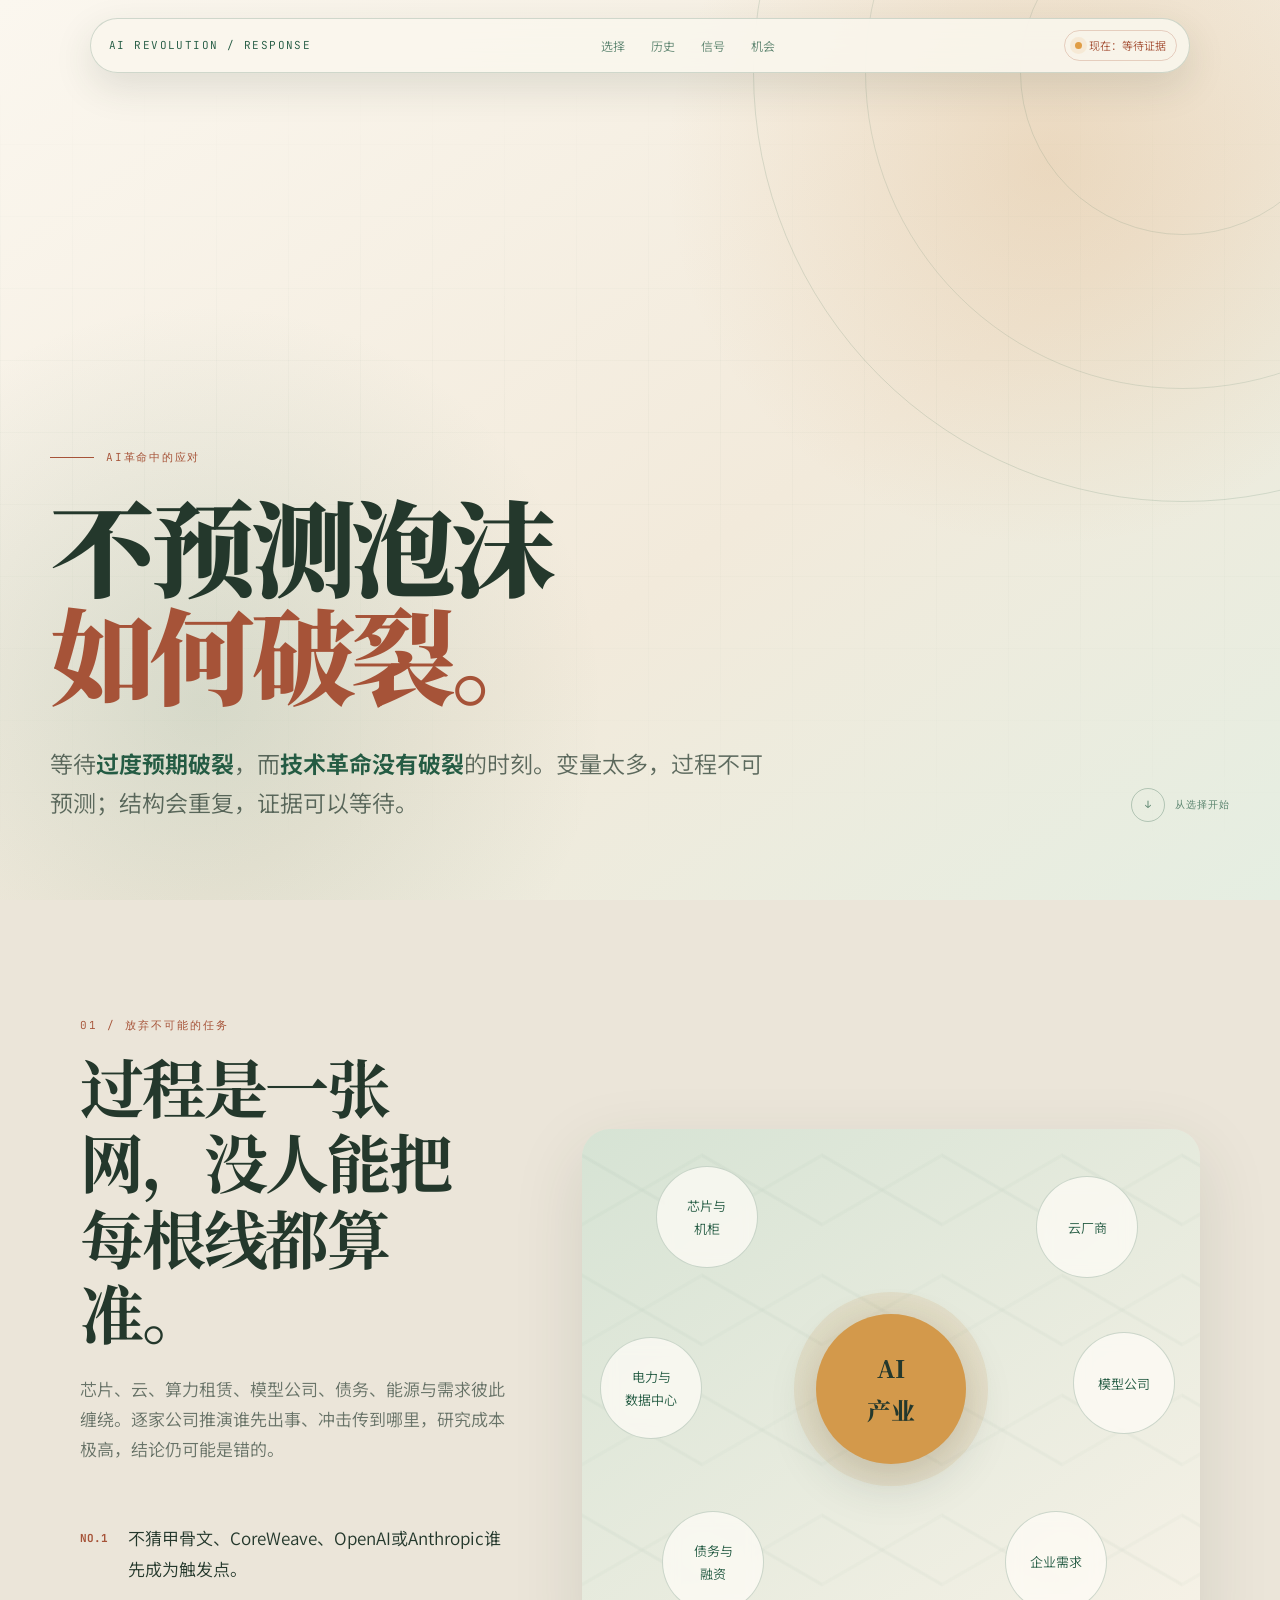
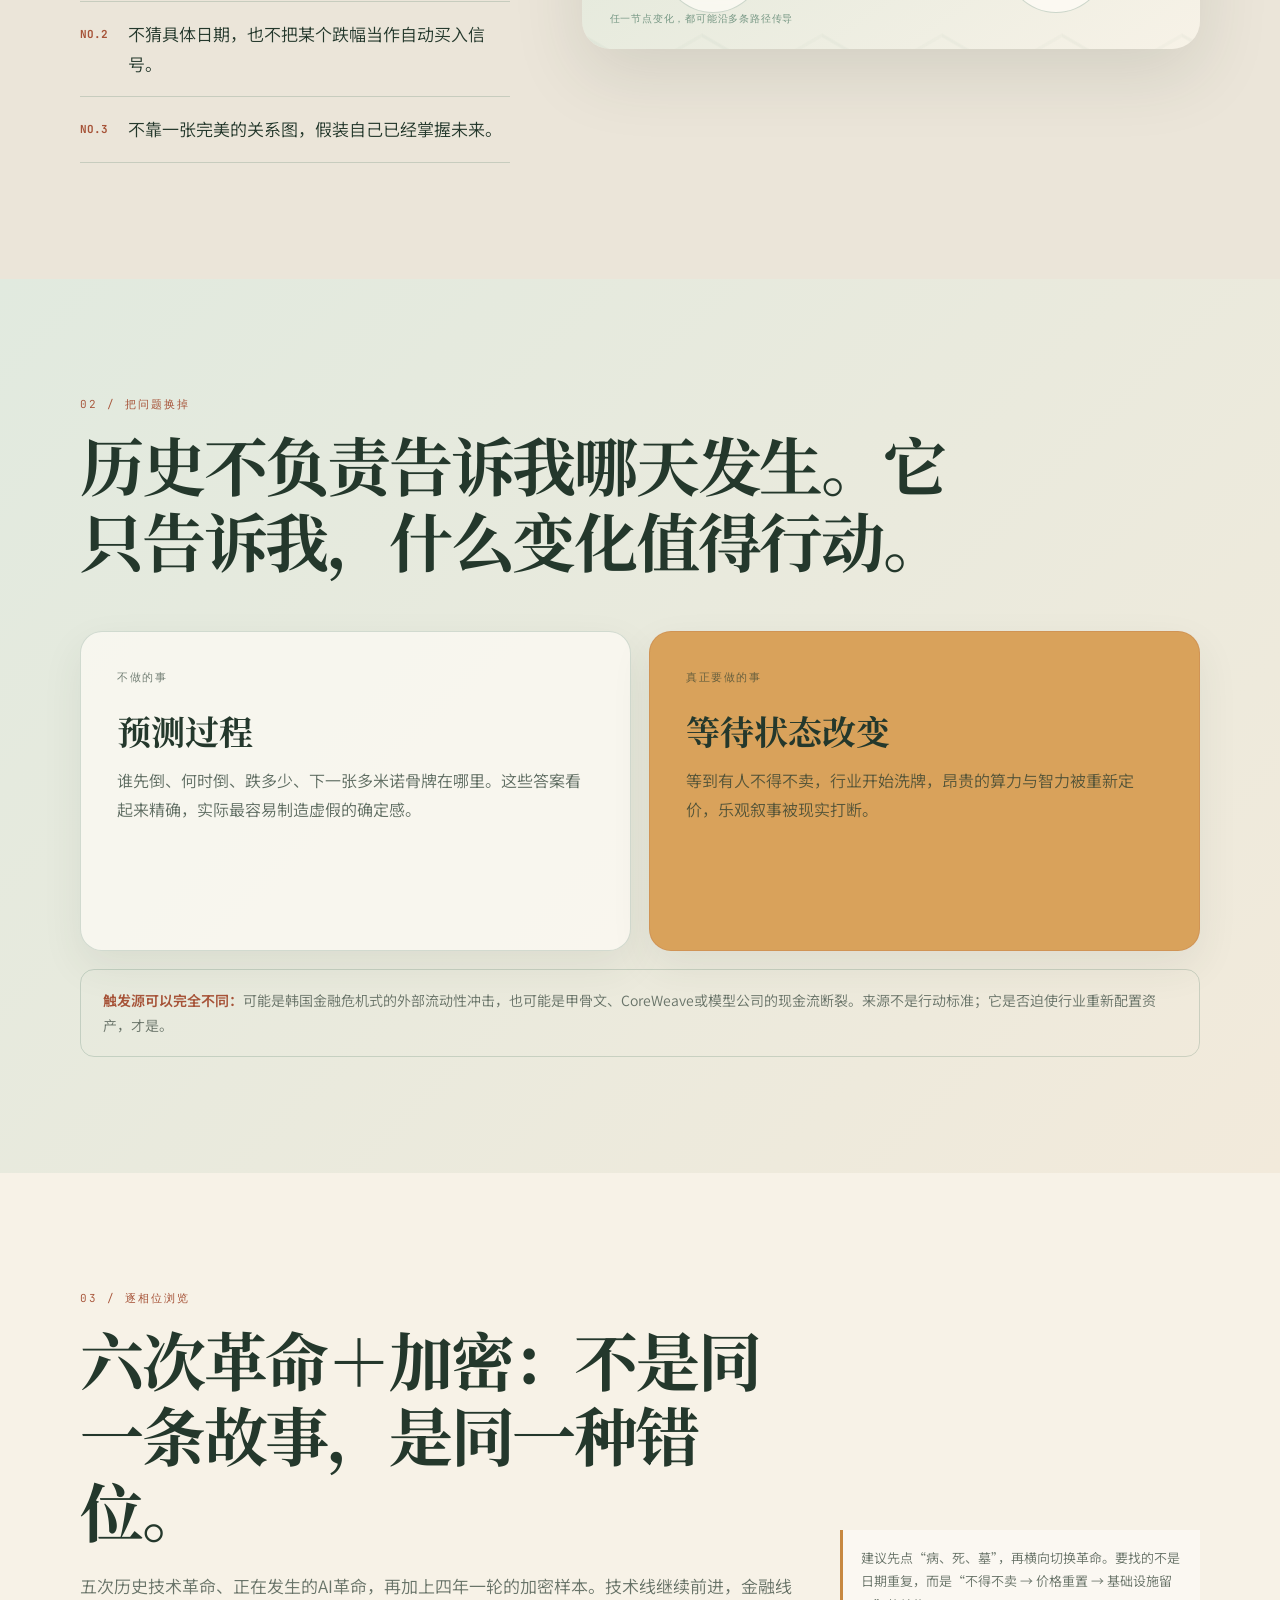
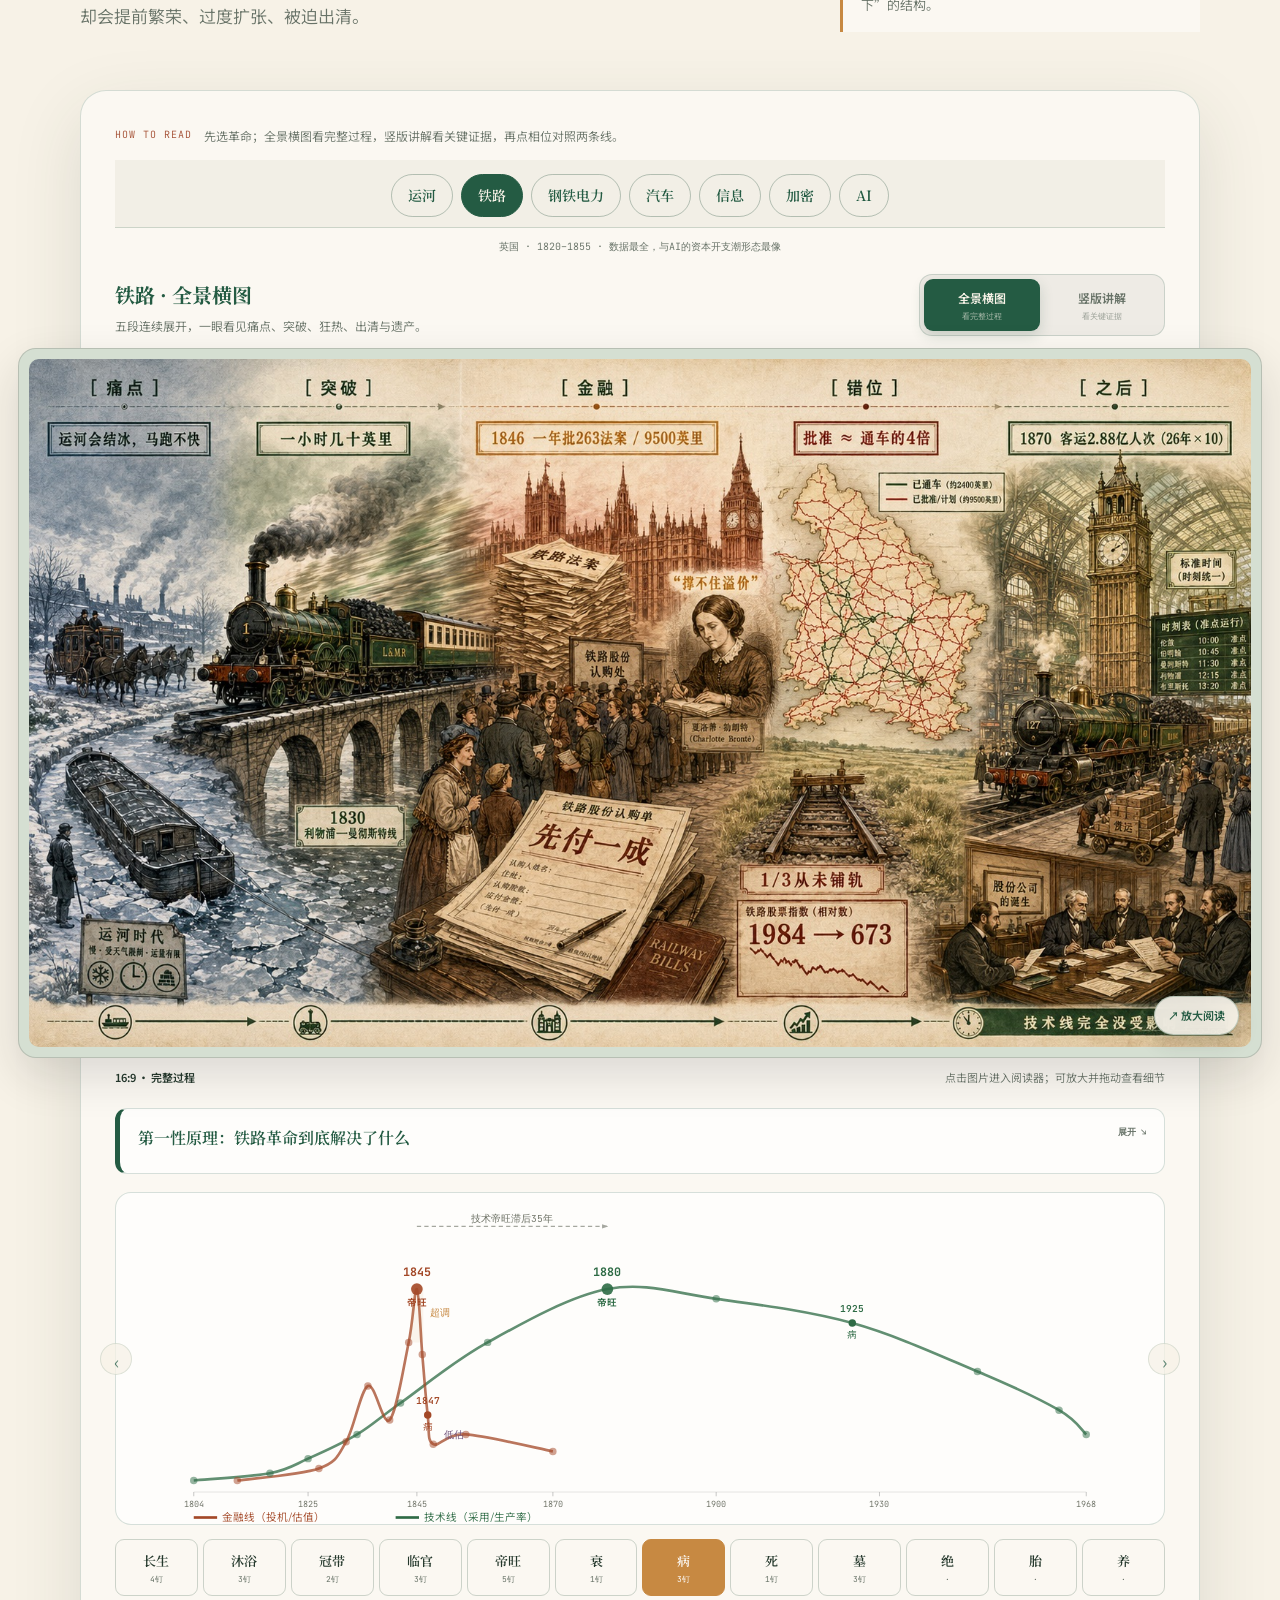
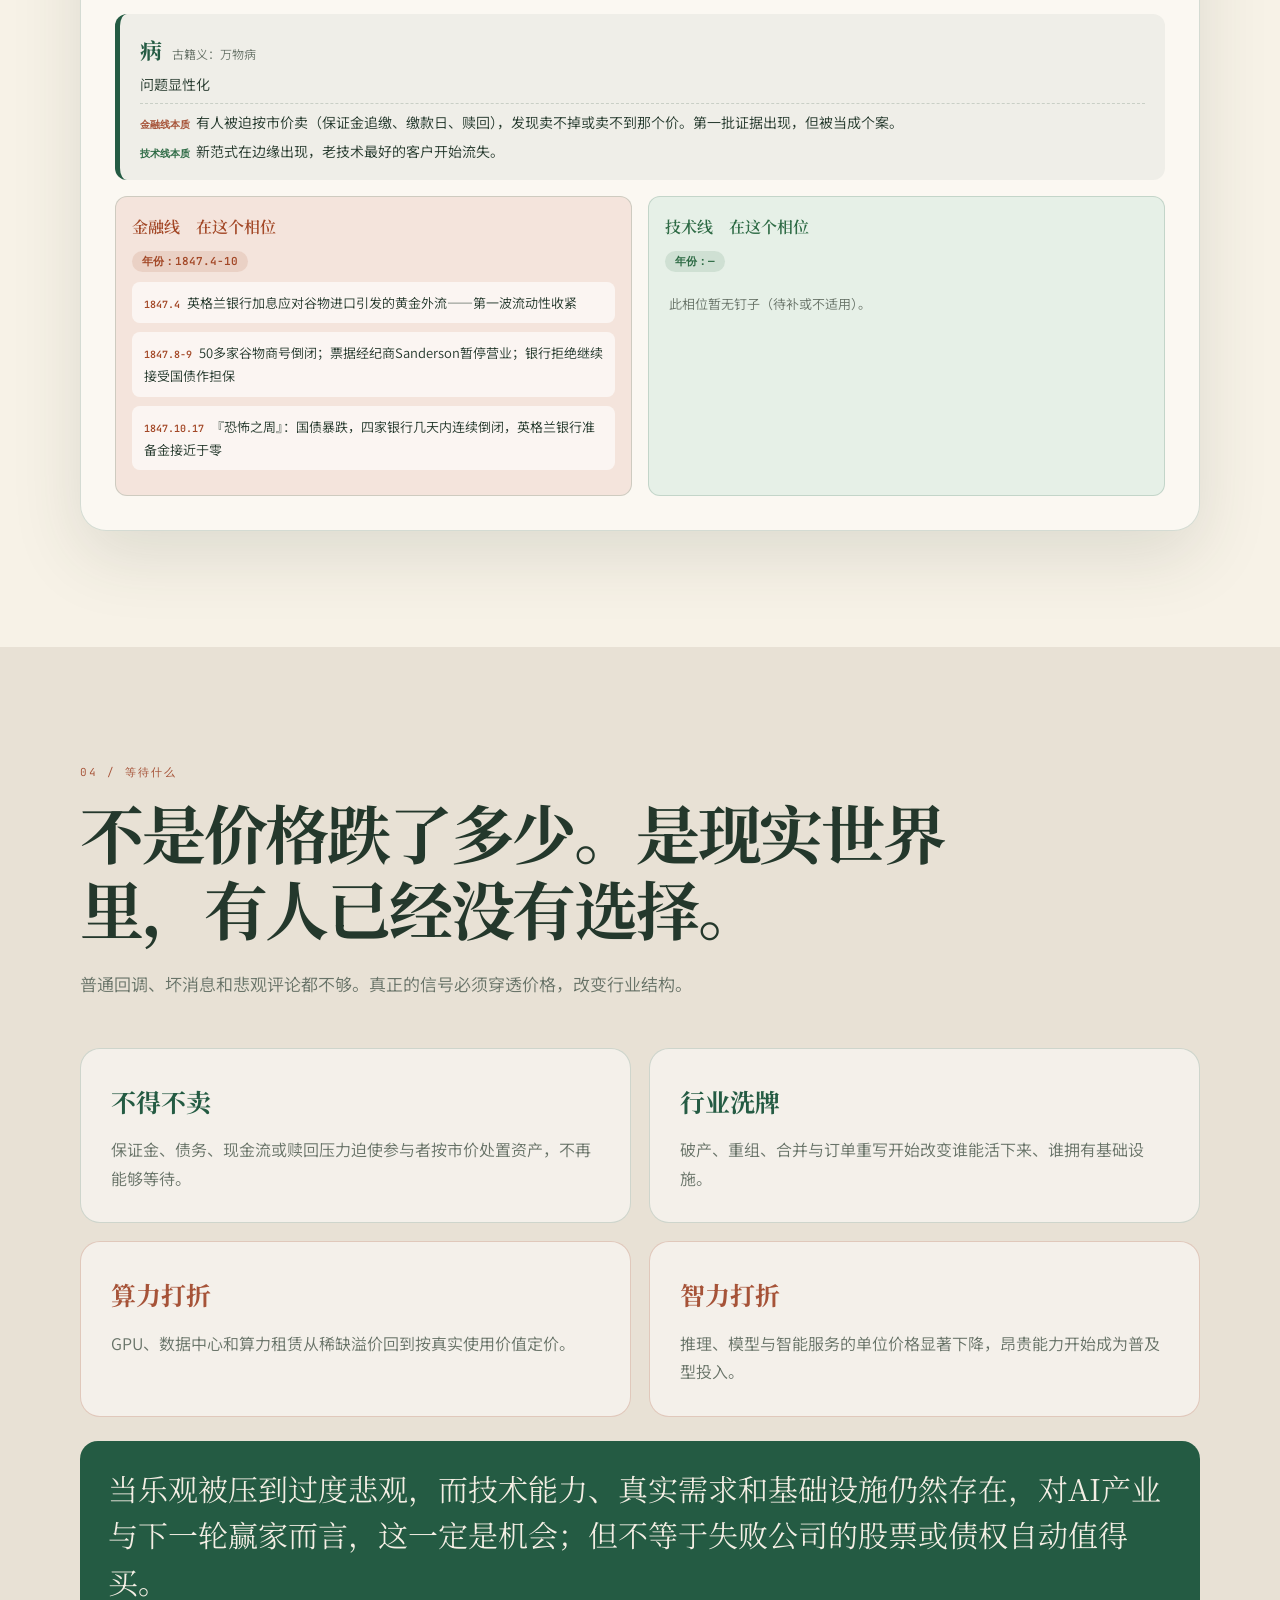
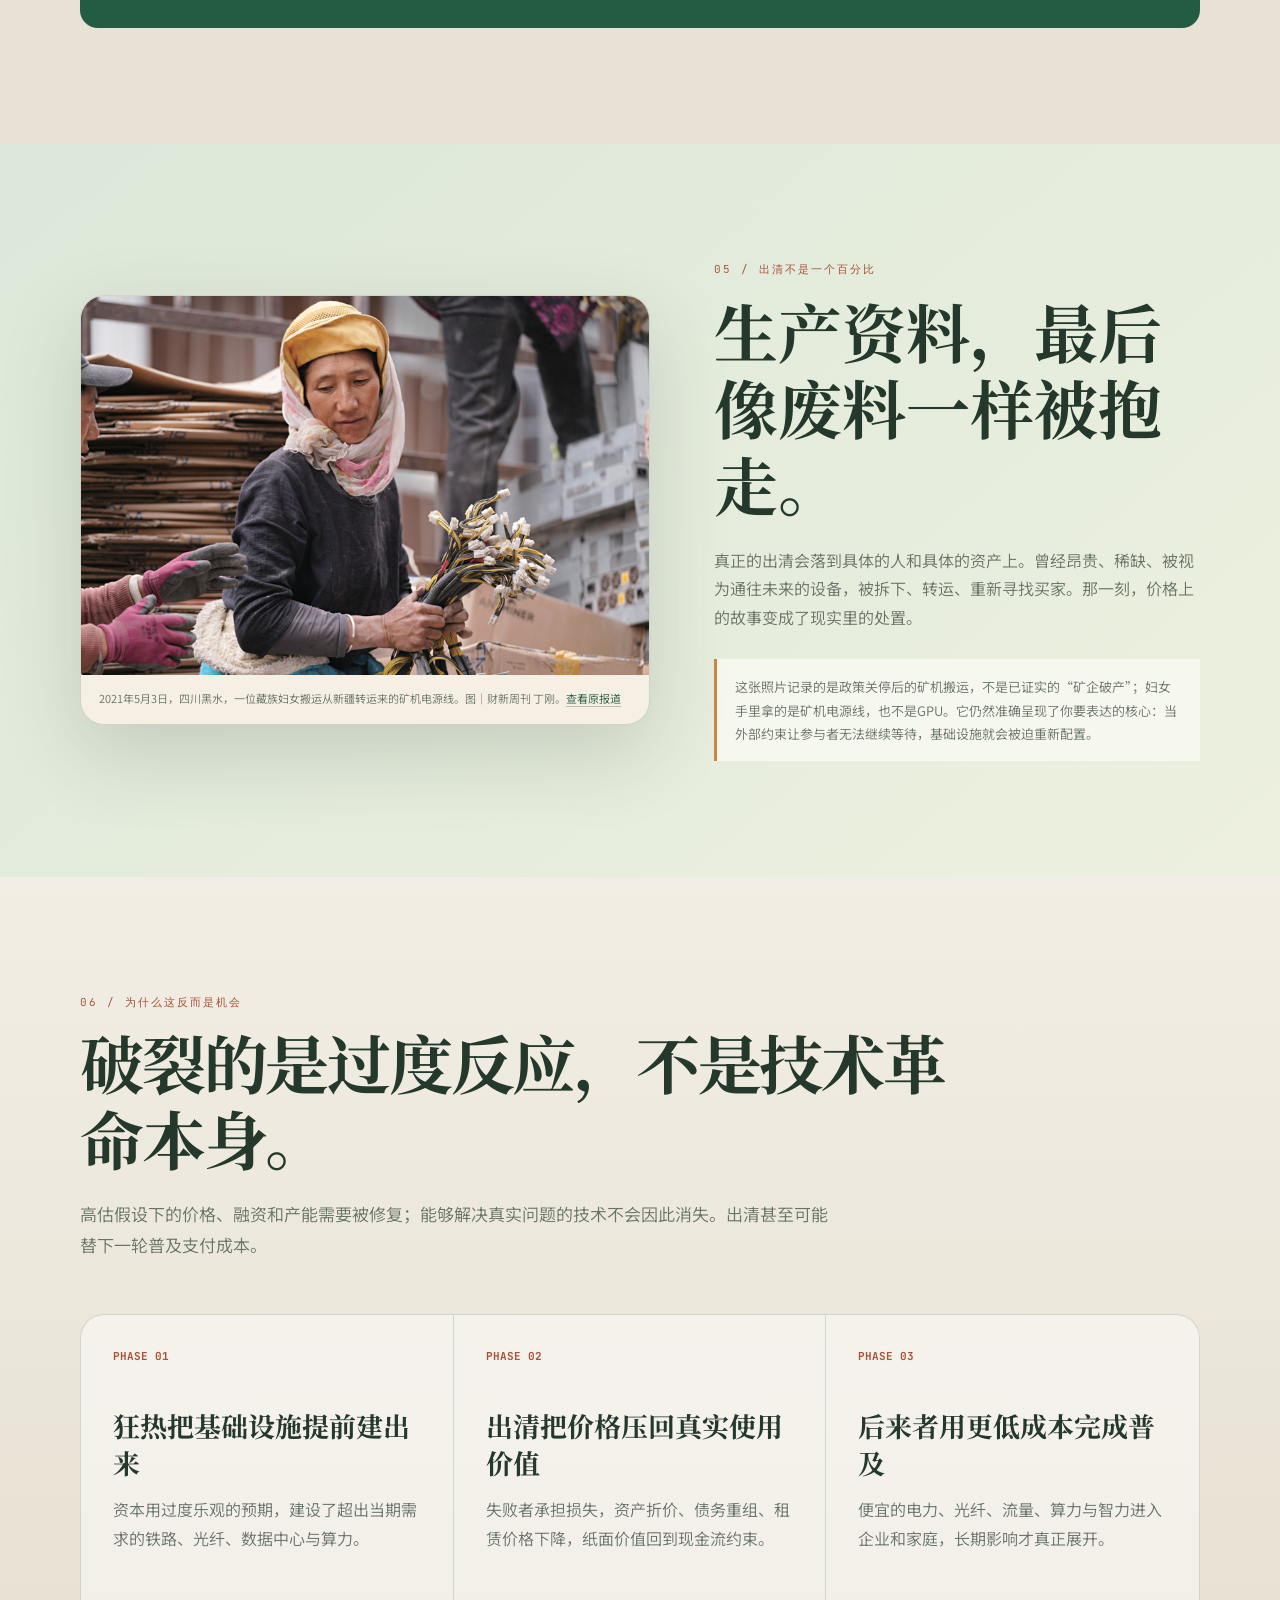
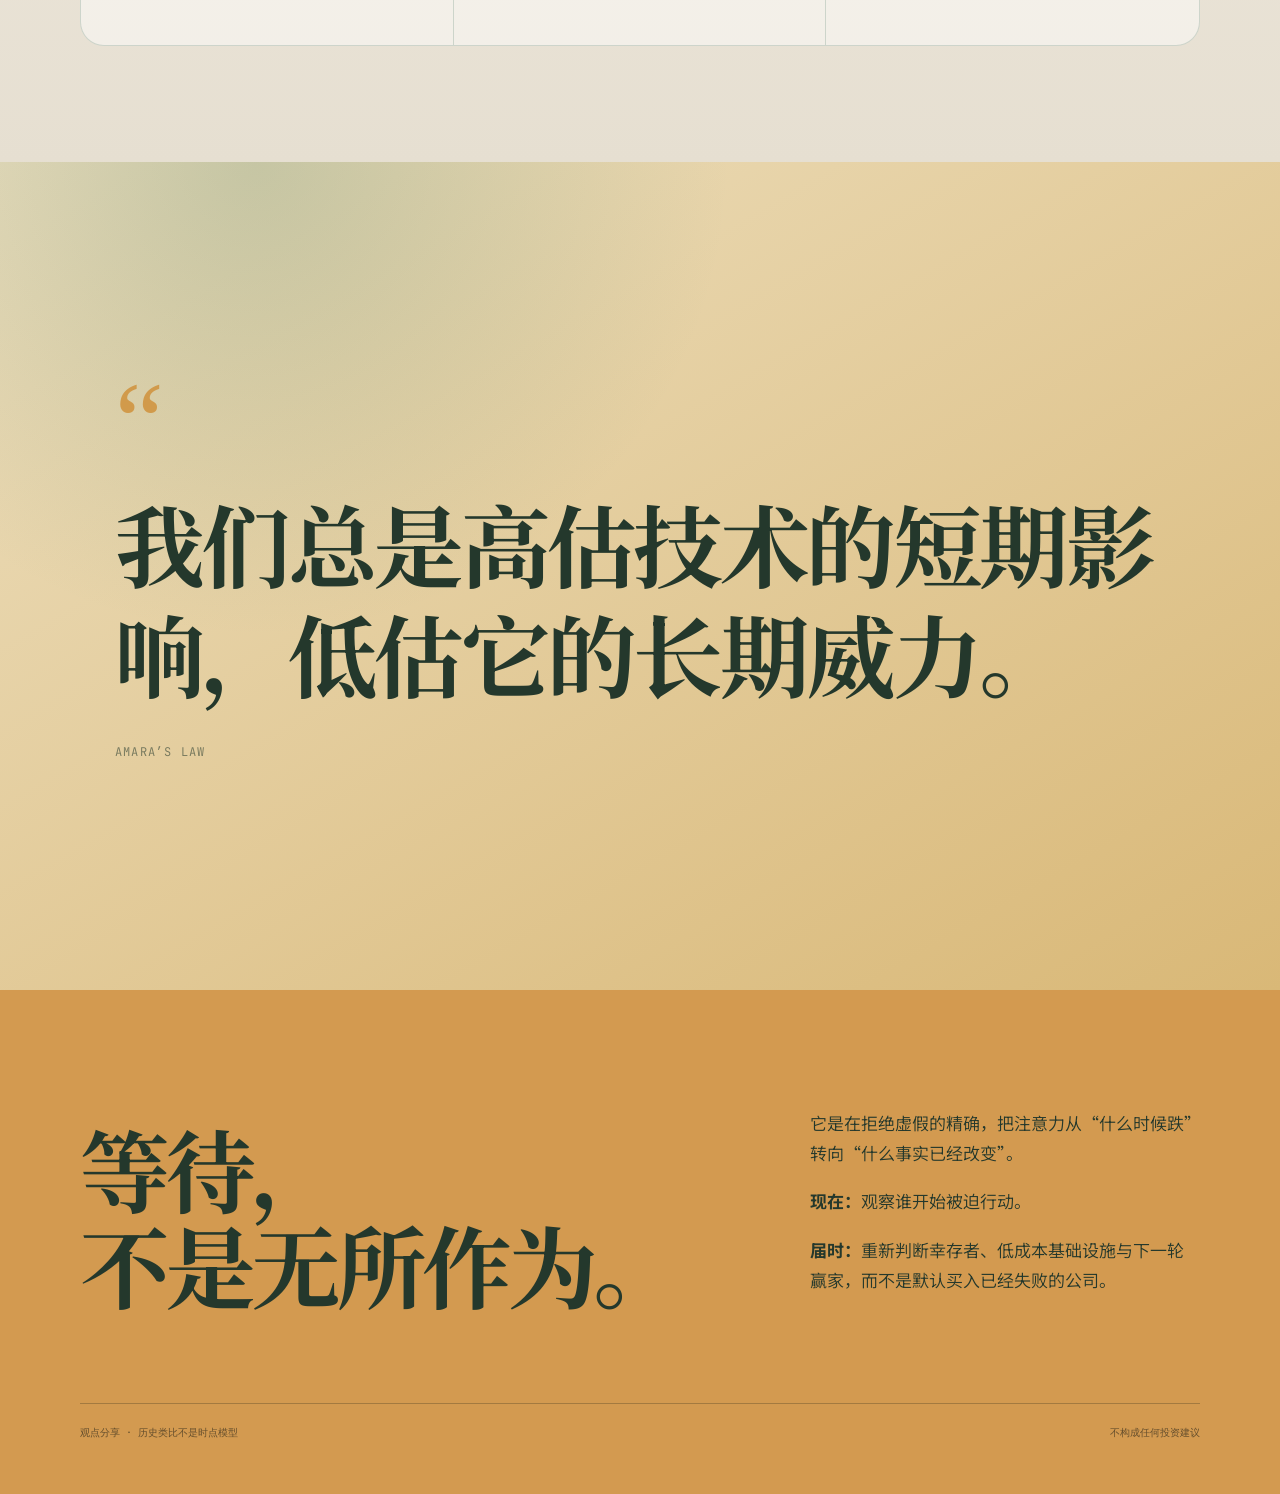
==== commit 95a243f9: "fix(site): restore the technology and finance trend lines" ====
--- a/waiting-for-overreaction/index.html
+++ b/waiting-for-overreaction/index.html
@@ -403,7 +403,7 @@
     }
 
     /* Existing Q1 phase browser, restyled for this standalone site. */
-    #phase-browser { --bg: var(--paper); --bg-card: rgba(255,255,255,.72); --text: var(--ink); --text-dim: var(--dim); --wood: var(--green); --danger: var(--rust); --warn: var(--amber); --purple: var(--purple); --tech: var(--tech); --tech-bg: var(--tech-bg); --fin: var(--fin); --fin-bg: var(--fin-bg); --serif: var(--serif); --sans: var(--sans); --mono: var(--mono); }
+    #phase-browser { --bg: var(--paper); --bg-card: rgba(255,255,255,.72); --text: var(--ink); --text-dim: var(--dim); --wood: var(--green); --danger: var(--rust); --warn: var(--amber); }
     #phase-browser .tabs { display: flex; gap: 8px; flex-wrap: wrap; justify-content: center; margin: 0 0 10px; position: sticky; top: 78px; z-index: 20; background: rgba(242,238,229,.94); padding: 14px 0 10px; border-bottom: 1px solid var(--line); backdrop-filter: blur(14px); }
     #phase-browser .tab { font-family: var(--serif); font-size: 14px; font-weight: 600; padding: 8px 16px; border-radius: 999px; border: 1.5px solid rgba(36,77,56,.3); background: transparent; color: var(--green); cursor: pointer; }
     #phase-browser .tab:hover { background: rgba(36,77,56,.07); }
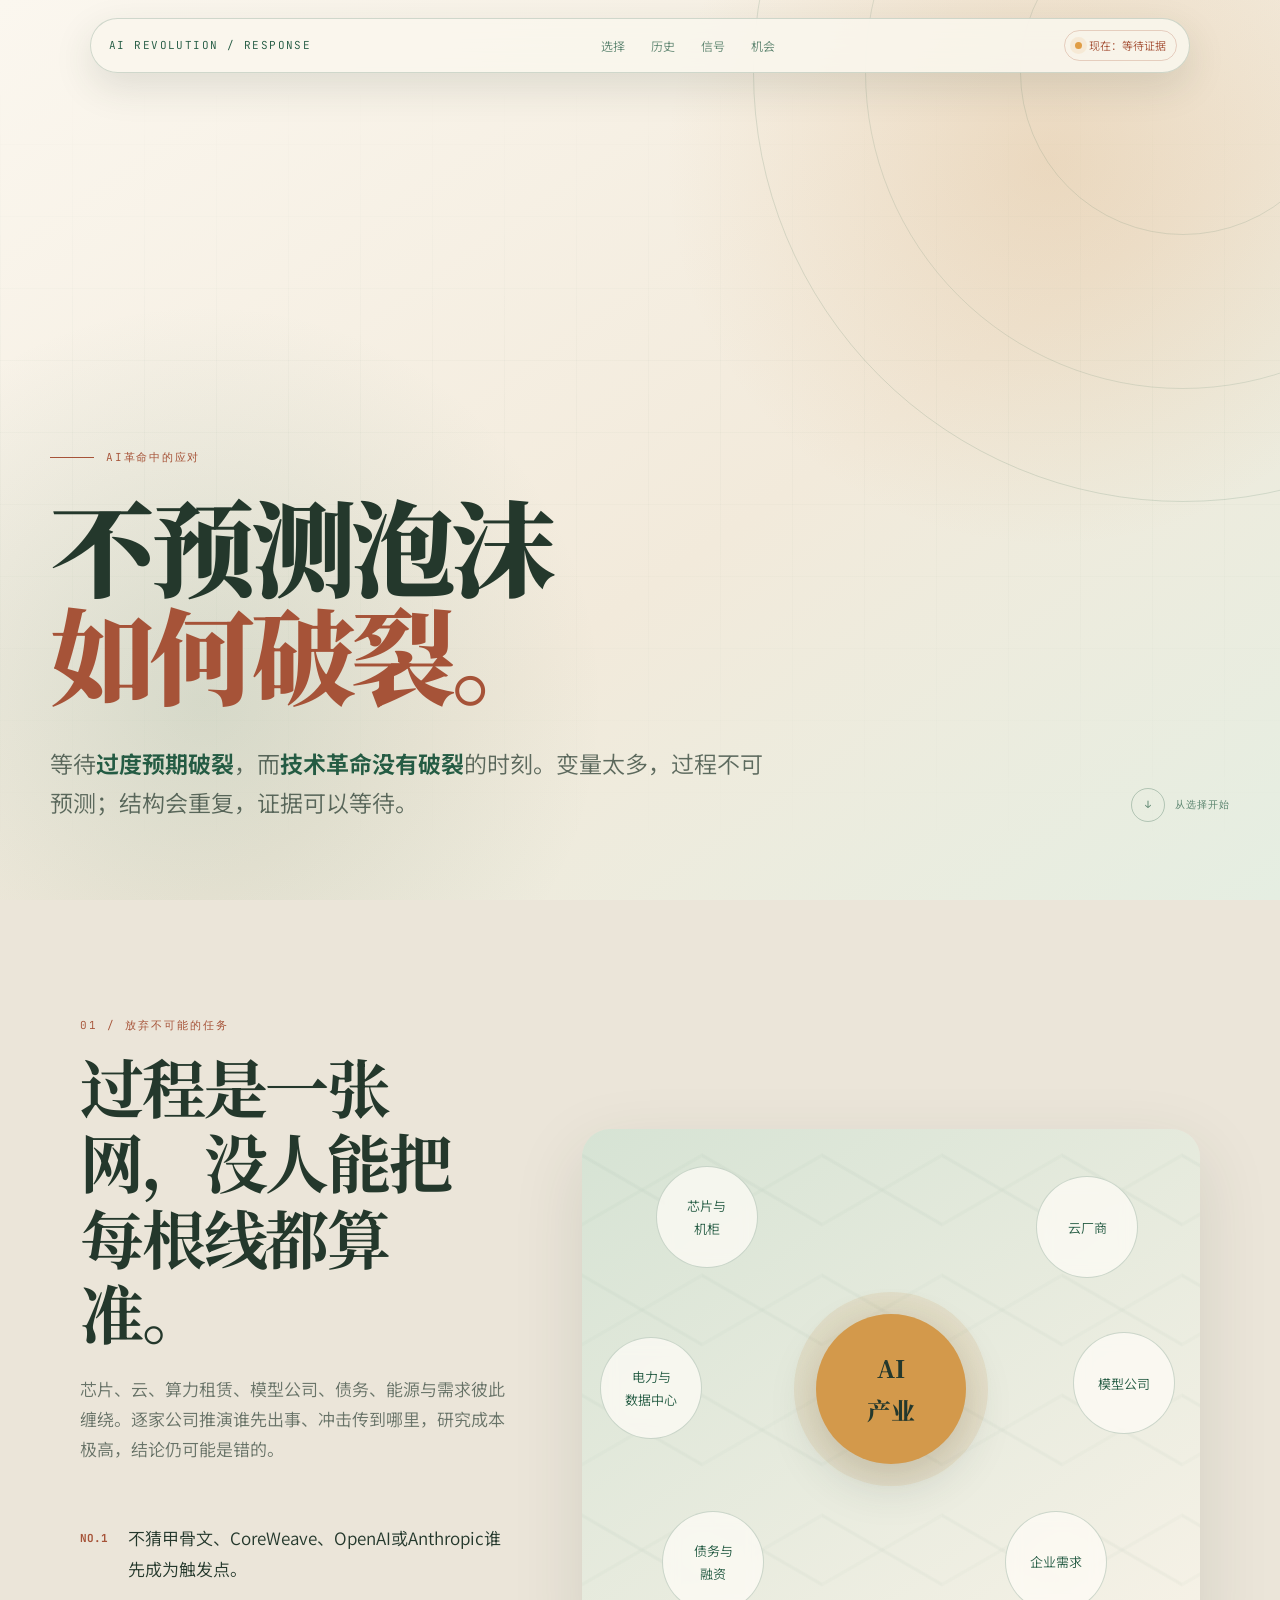
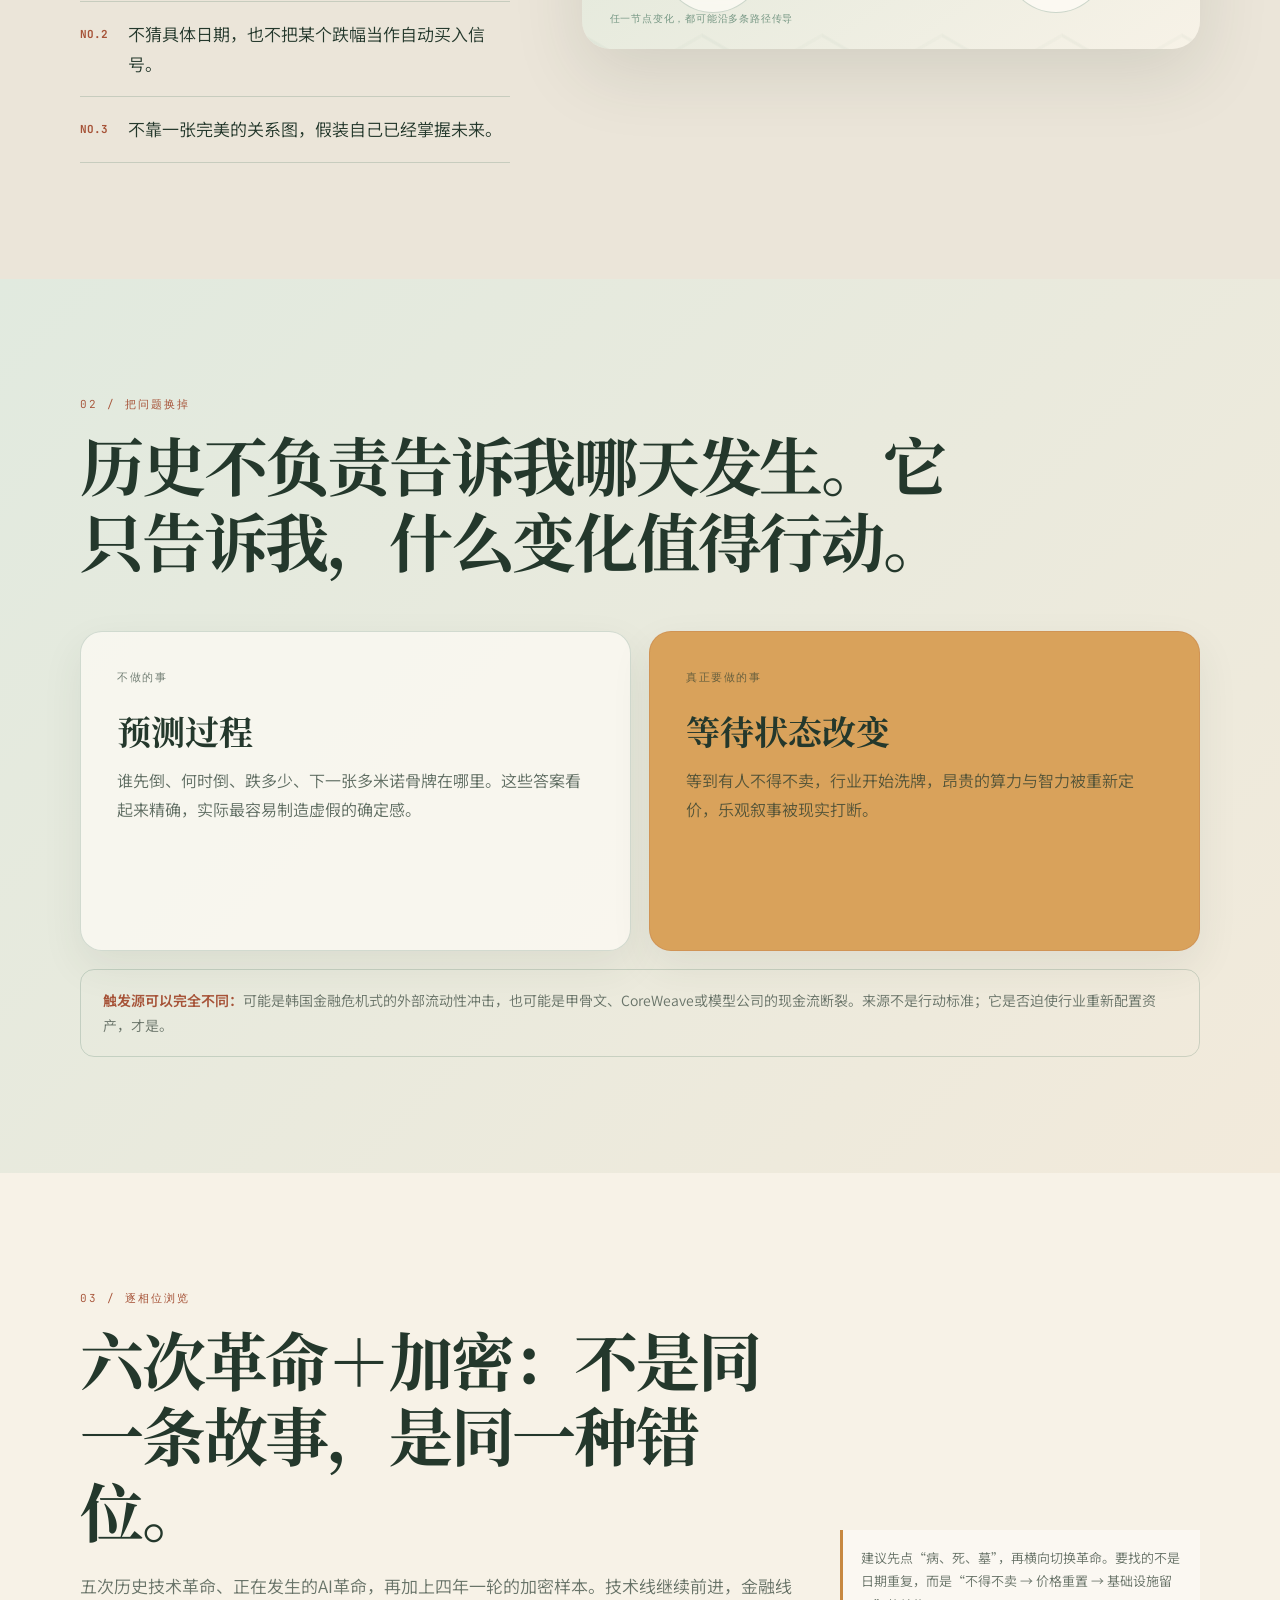
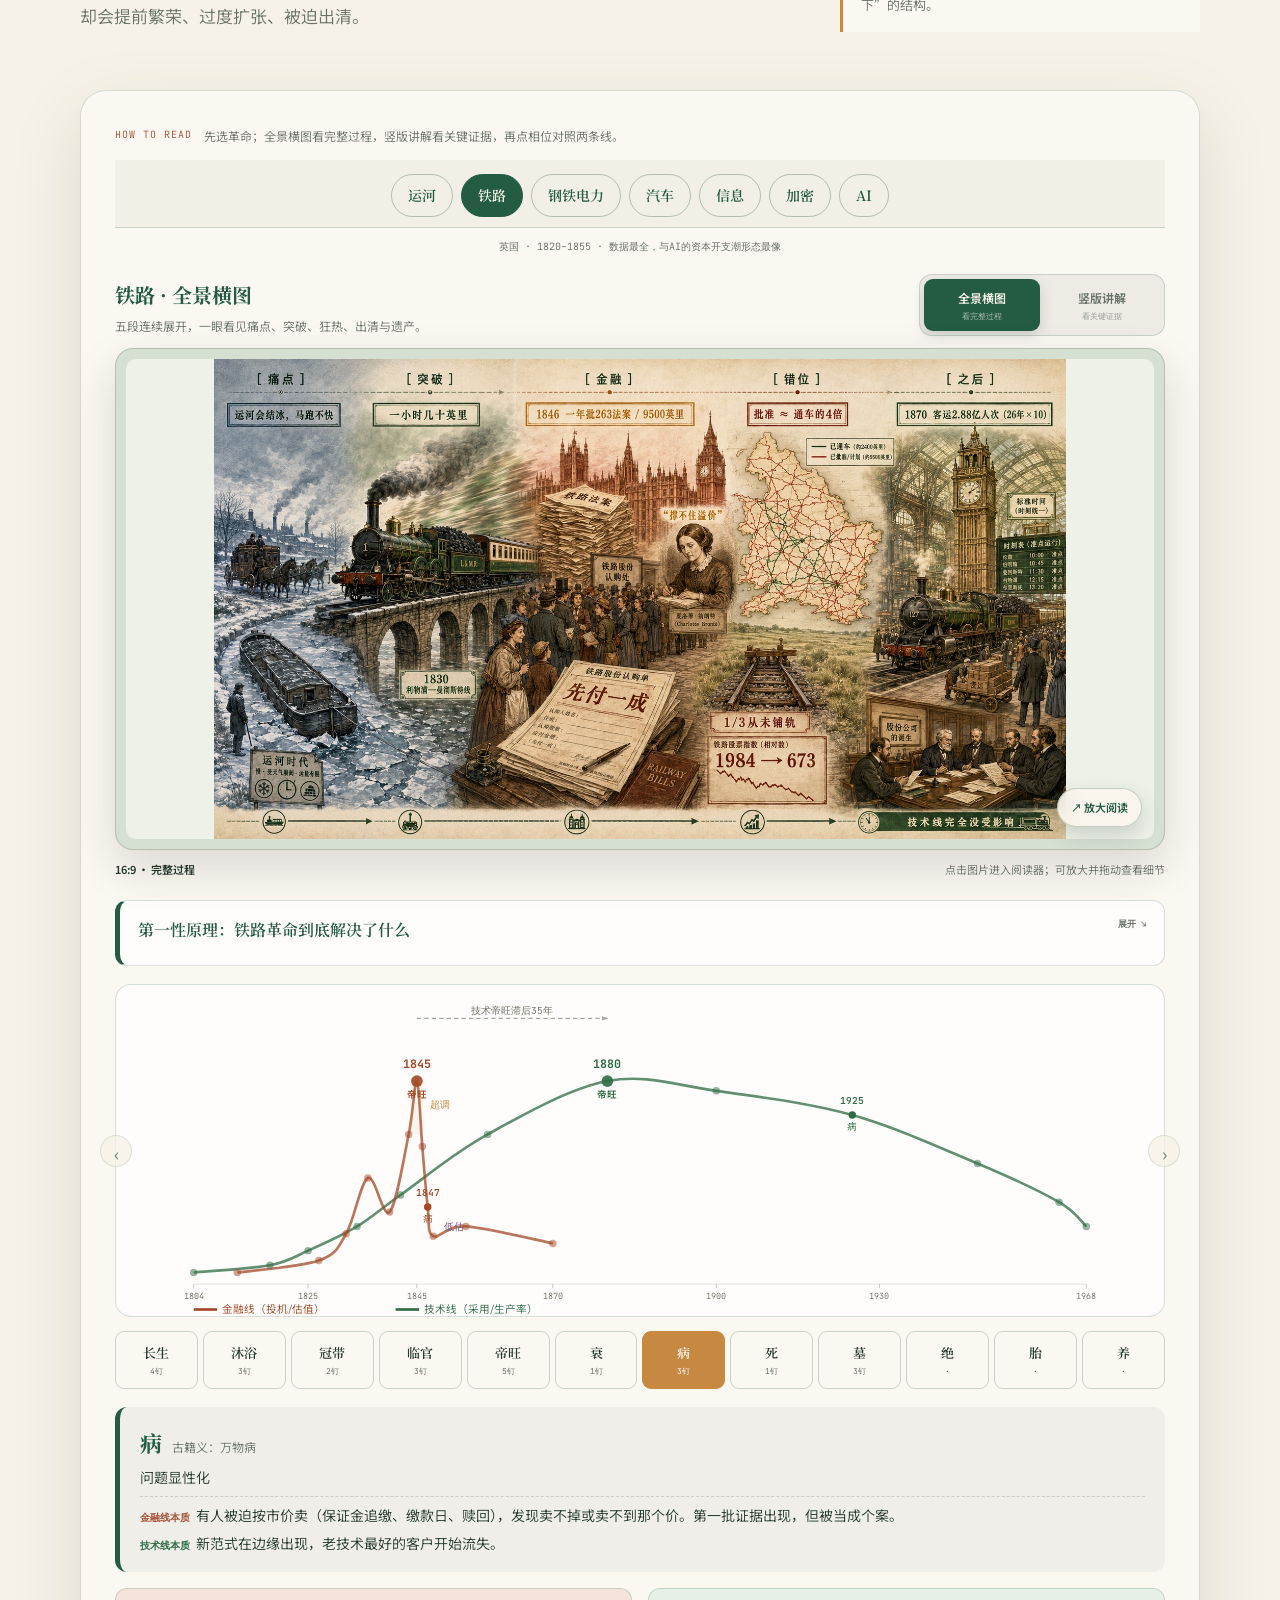
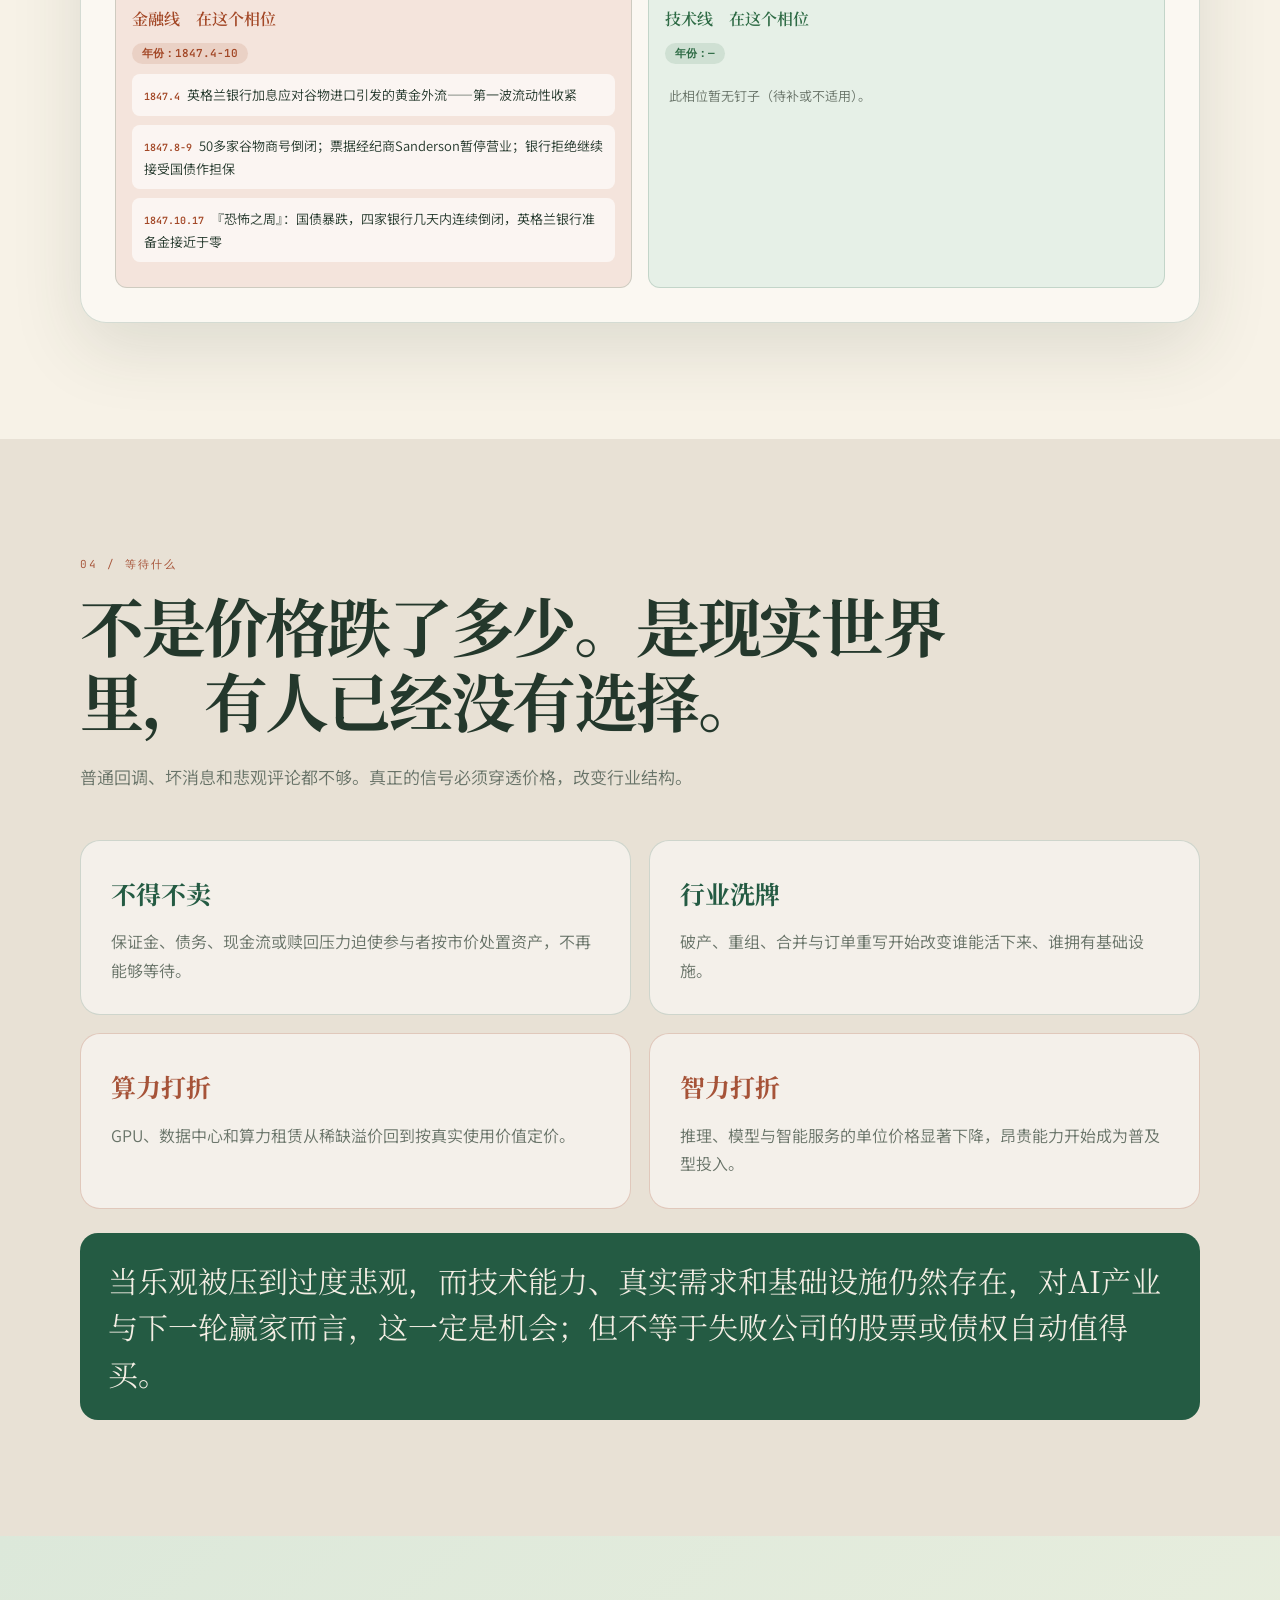
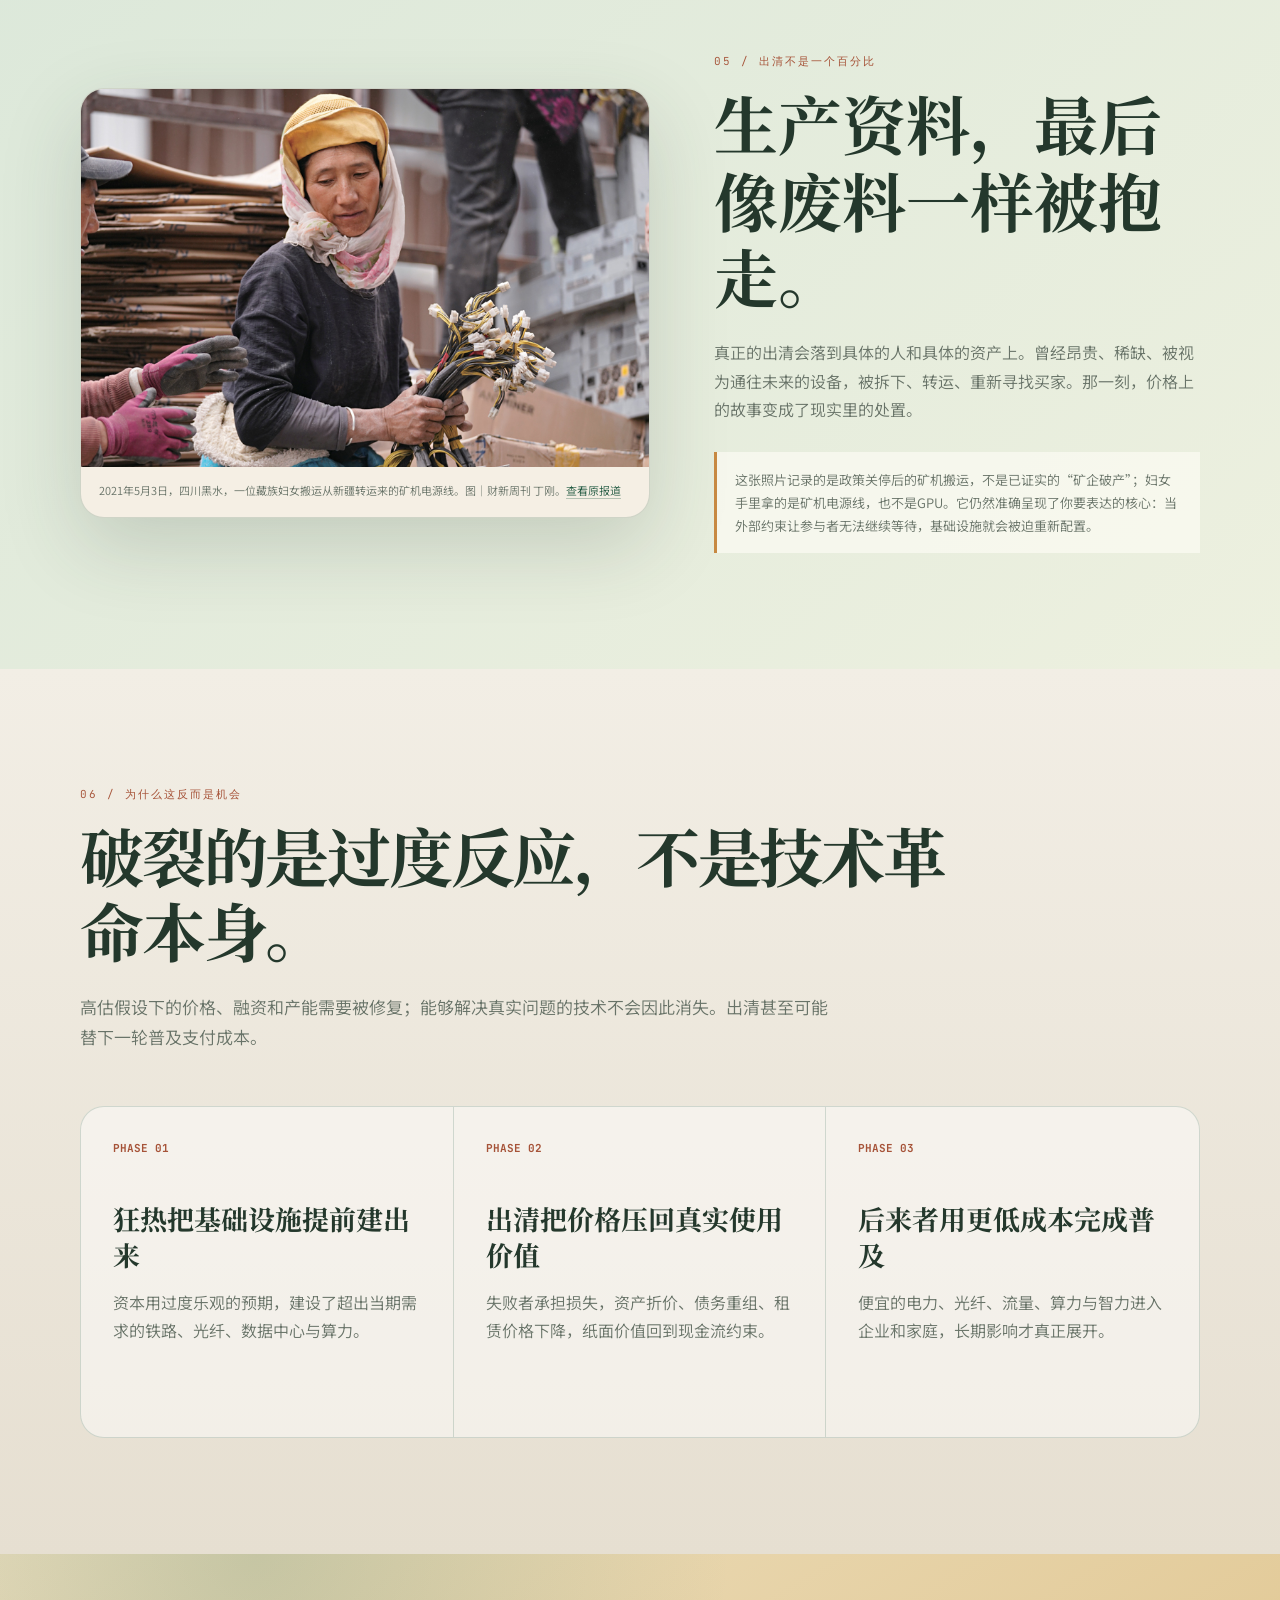
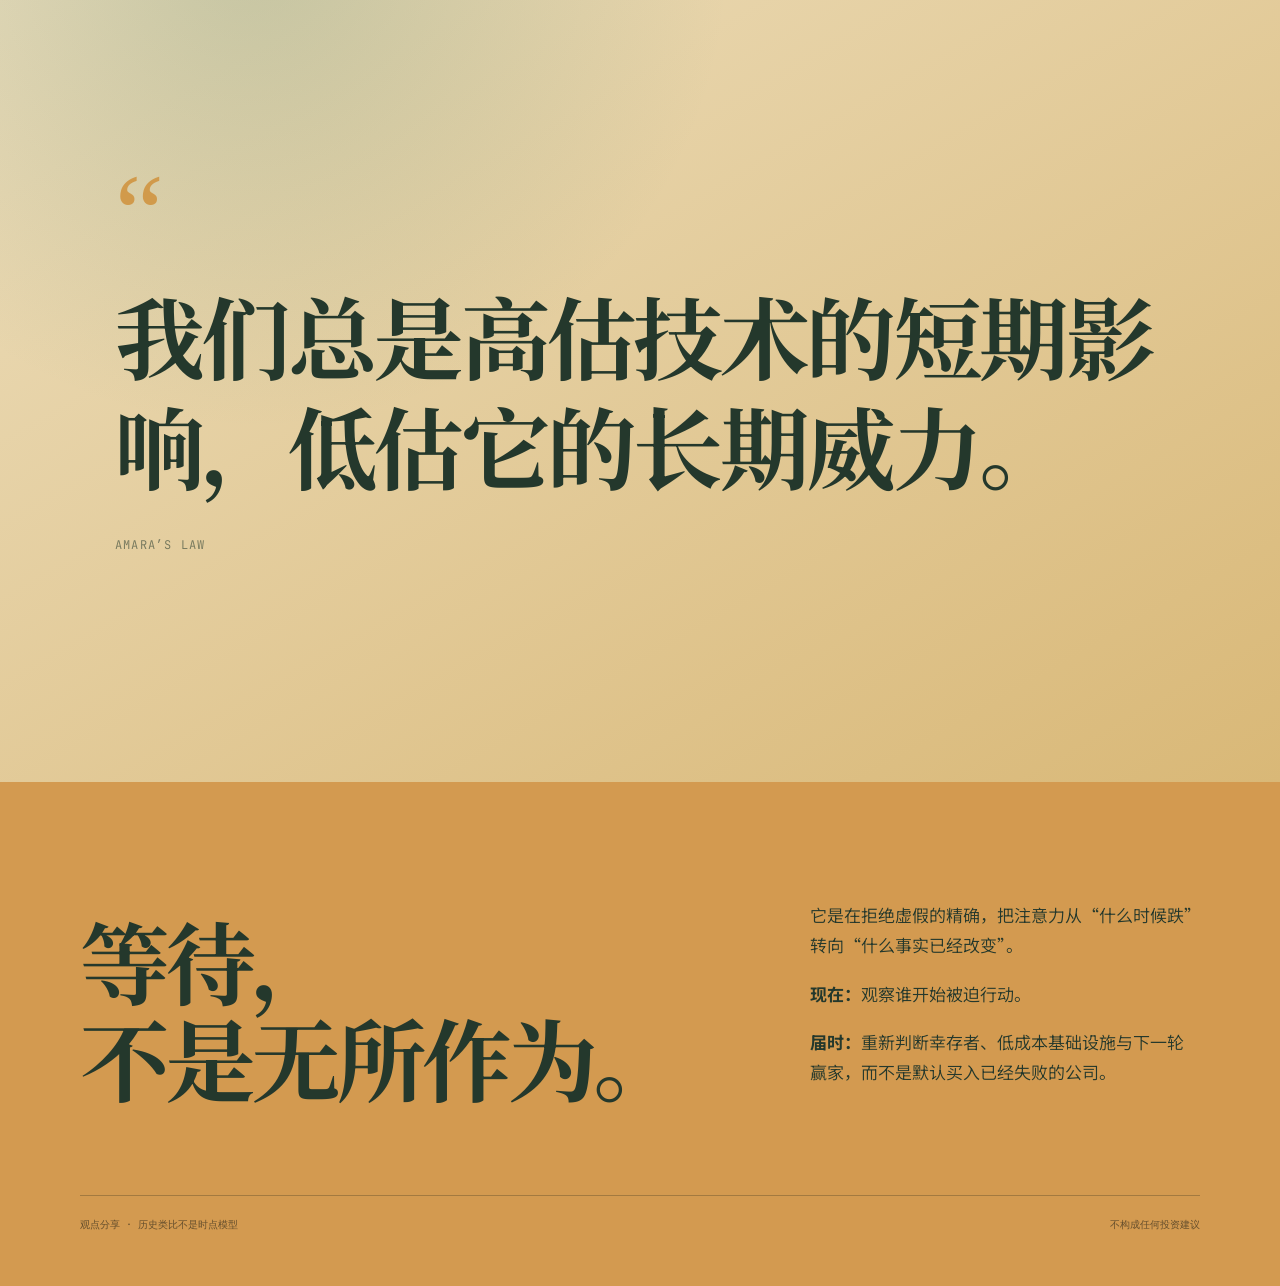
==== commit 5146d75b: "style(site): contain and center history panoramas" ====
--- a/waiting-for-overreaction/index.html
+++ b/waiting-for-overreaction/index.html
@@ -513,9 +513,8 @@
       box-shadow: 0 18px 46px rgba(28,31,25,.14);
     }
     #phase-browser .media-stage.landscape {
-      width: min(1440px, calc(100vw - 36px));
-      margin-left: 50%;
-      transform: translateX(-50%);
+      width: min(1080px, 100%);
+      margin: 0 auto;
       padding: 10px;
       border-radius: 18px;
       background: #d5dfd2;
@@ -534,9 +533,26 @@
     }
     #phase-browser .media-stage img {
       display: block;
+      cursor: zoom-in;
+    }
+    #phase-browser .media-stage.landscape .media-canvas {
+      position: relative;
+      height: clamp(300px, 38vw, 480px);
+      display: grid;
+      place-items: center;
+      background: #edf1e8;
+    }
+    #phase-browser .media-stage.landscape img {
+      position: absolute;
+      inset: 0;
+      width: 100%;
+      height: 100%;
+      margin: auto;
+      object-fit: contain;
+    }
+    #phase-browser .media-stage.portrait img {
       width: 100%;
       height: auto;
-      cursor: zoom-in;
     }
     #phase-browser .media-open {
       position: absolute;
@@ -771,11 +787,10 @@
       #phase-browser .media-choice { min-width: 0; }
       #phase-browser .media-stage.landscape {
         width: 100%;
-        margin-left: 0;
-        transform: none;
         padding: 5px;
         border-radius: 13px;
       }
+      #phase-browser .media-stage.landscape .media-canvas { height: clamp(180px, 52vw, 300px); }
       #phase-browser .media-stage.portrait { padding: 5px; border-radius: 13px; }
       #phase-browser .media-open { right: 12px; bottom: 12px; padding: 7px 10px; }
       #phase-browser .media-caption { display: block; }
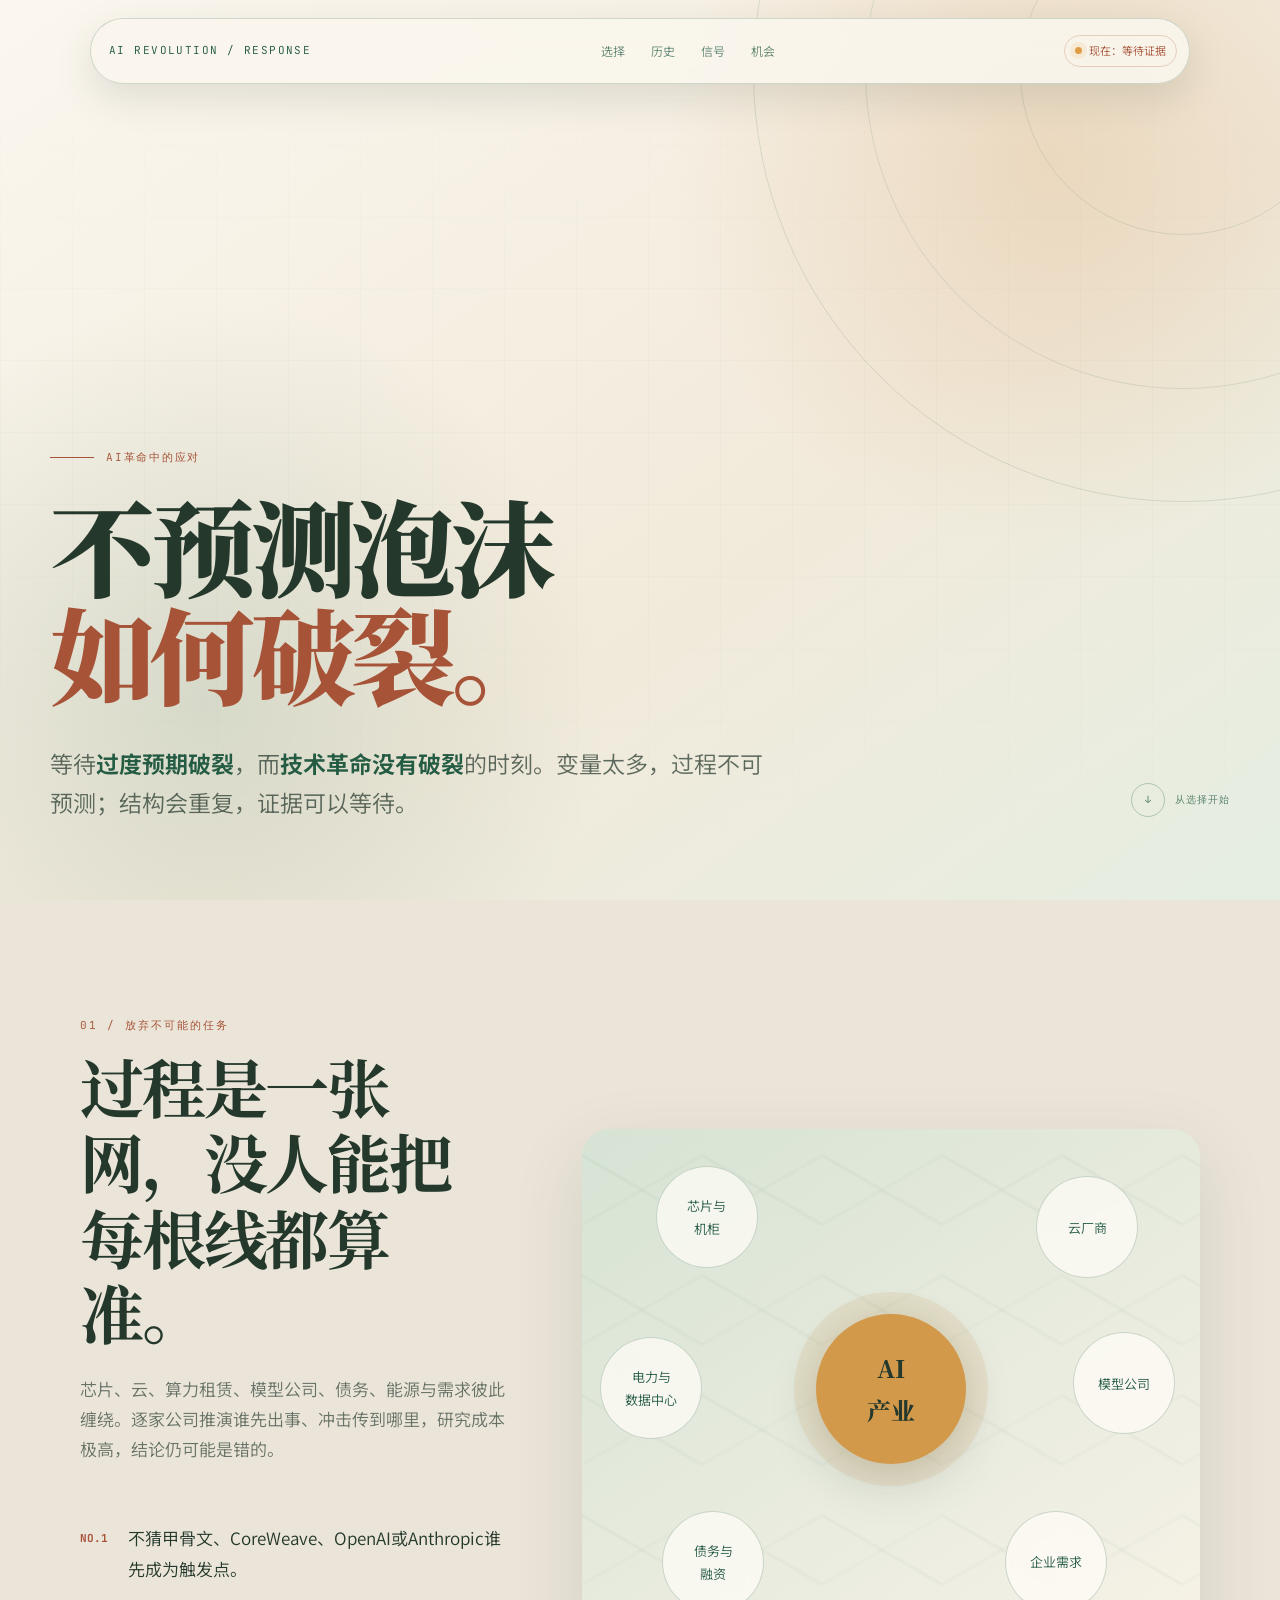
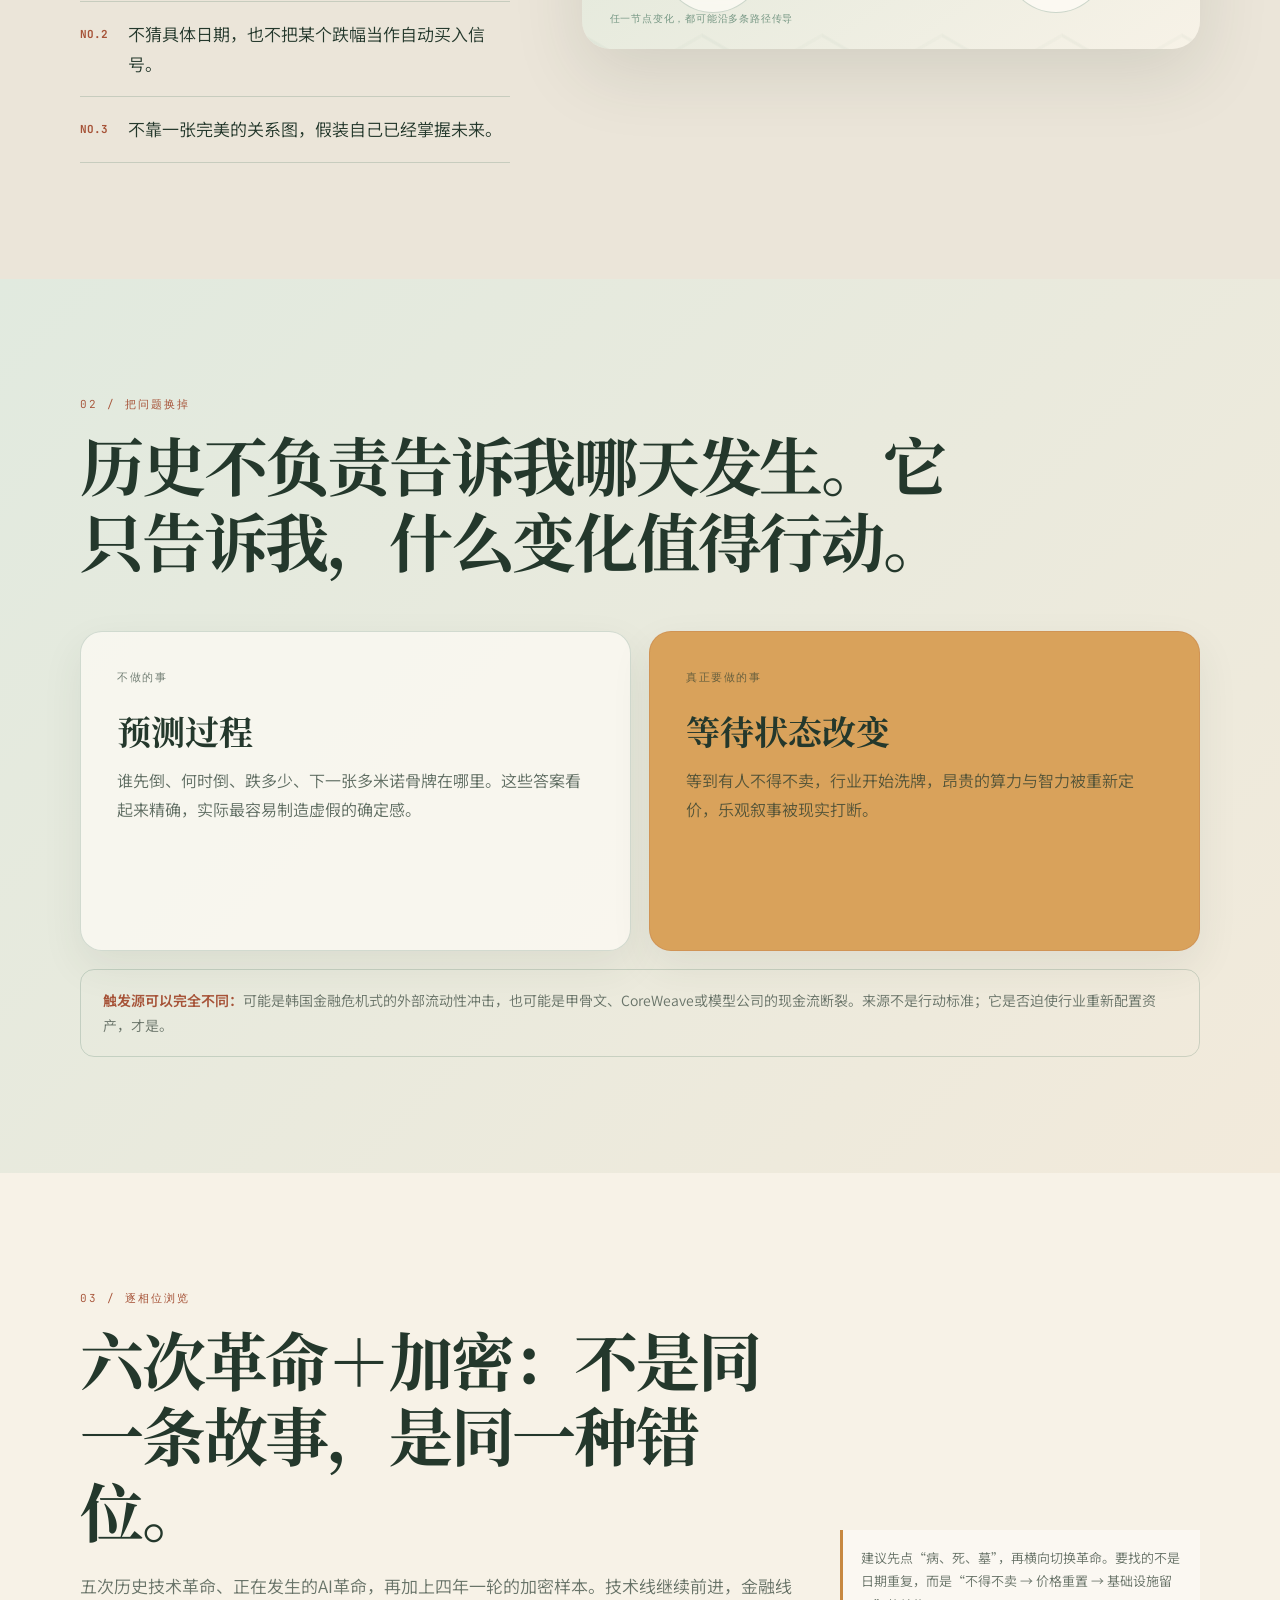
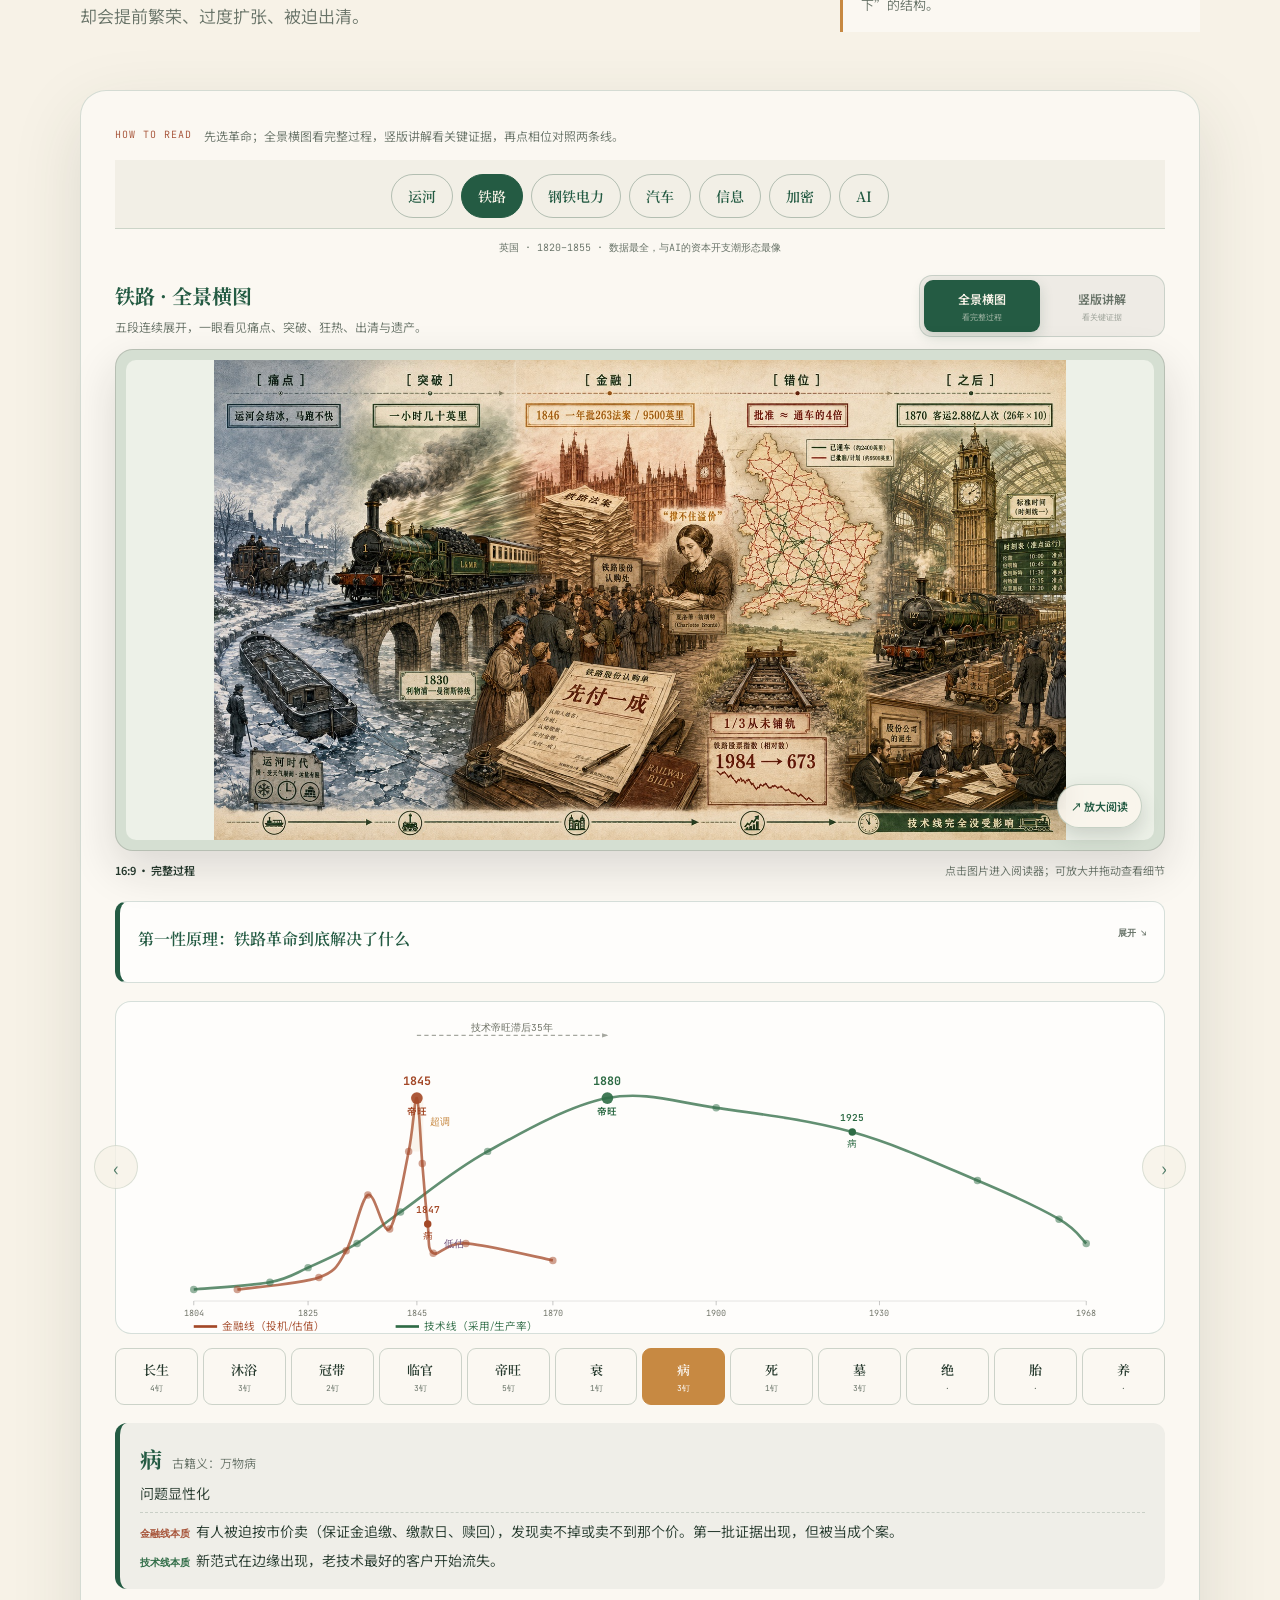
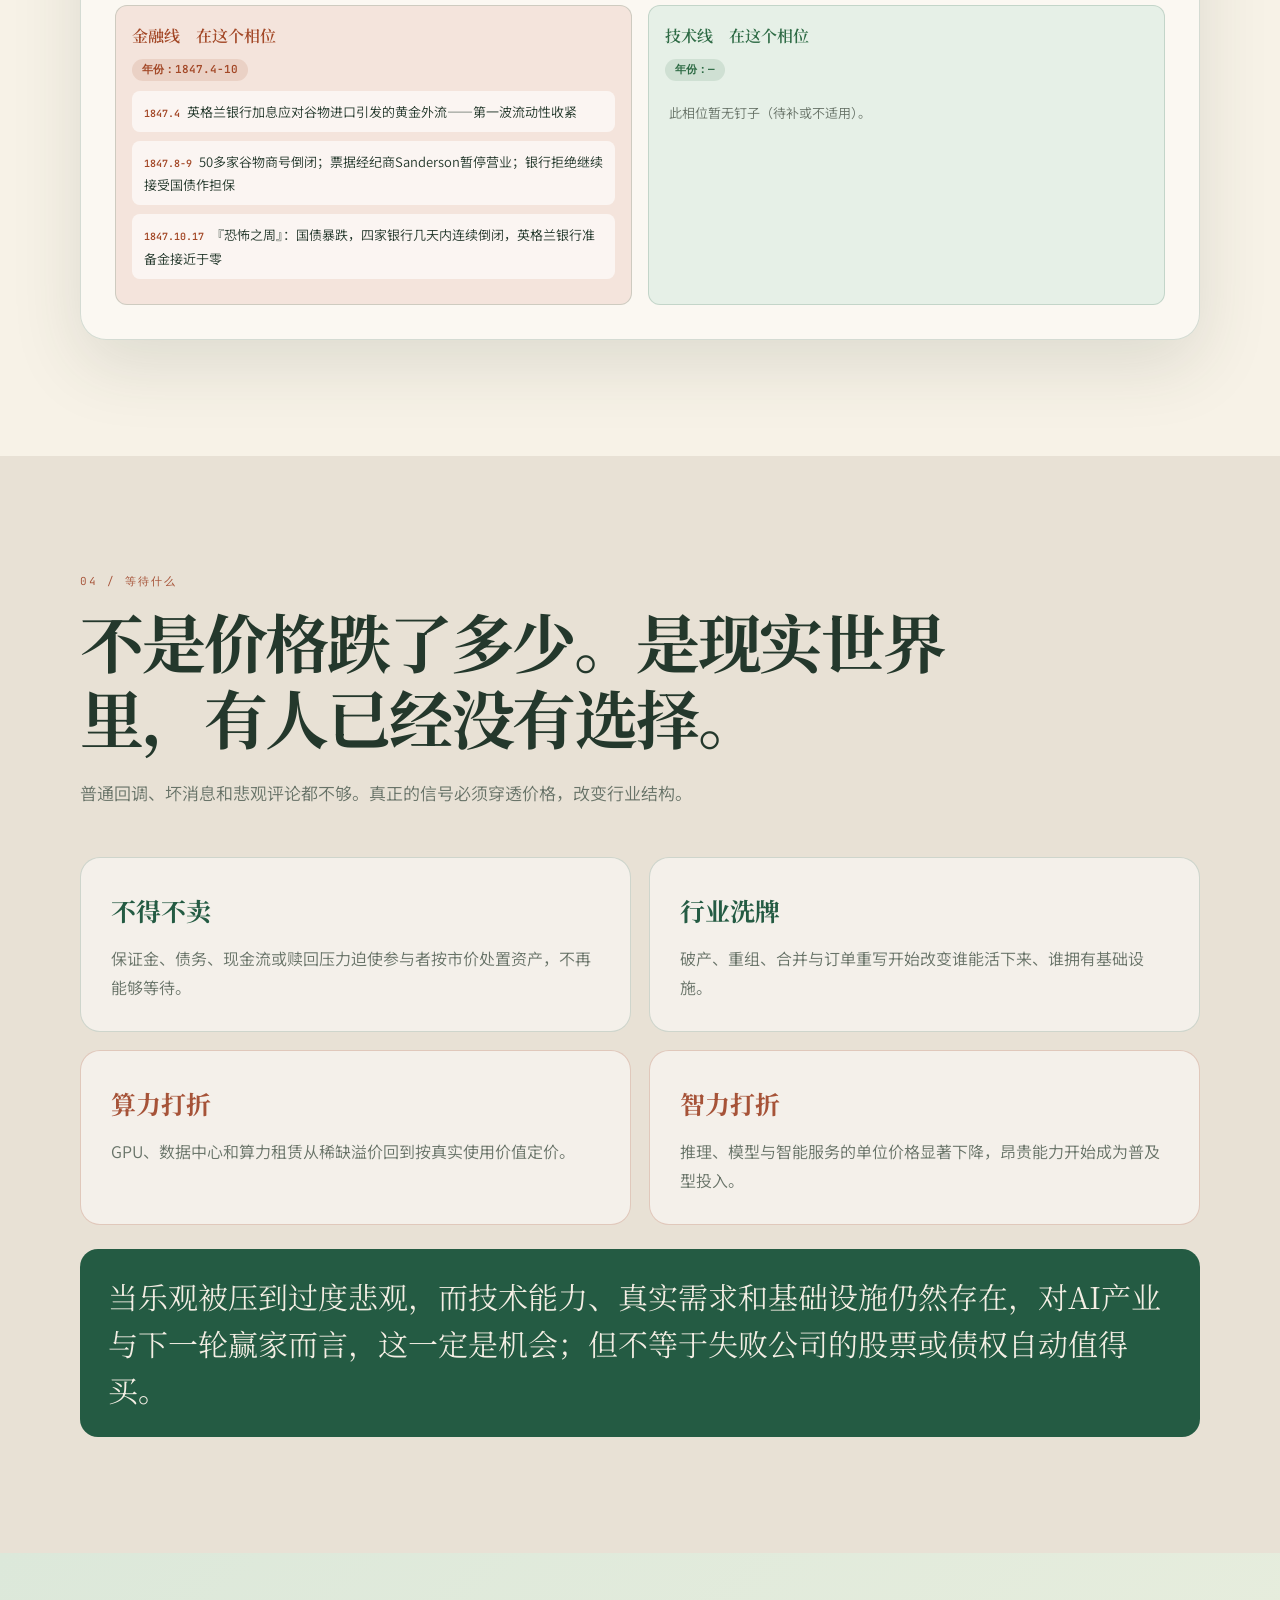
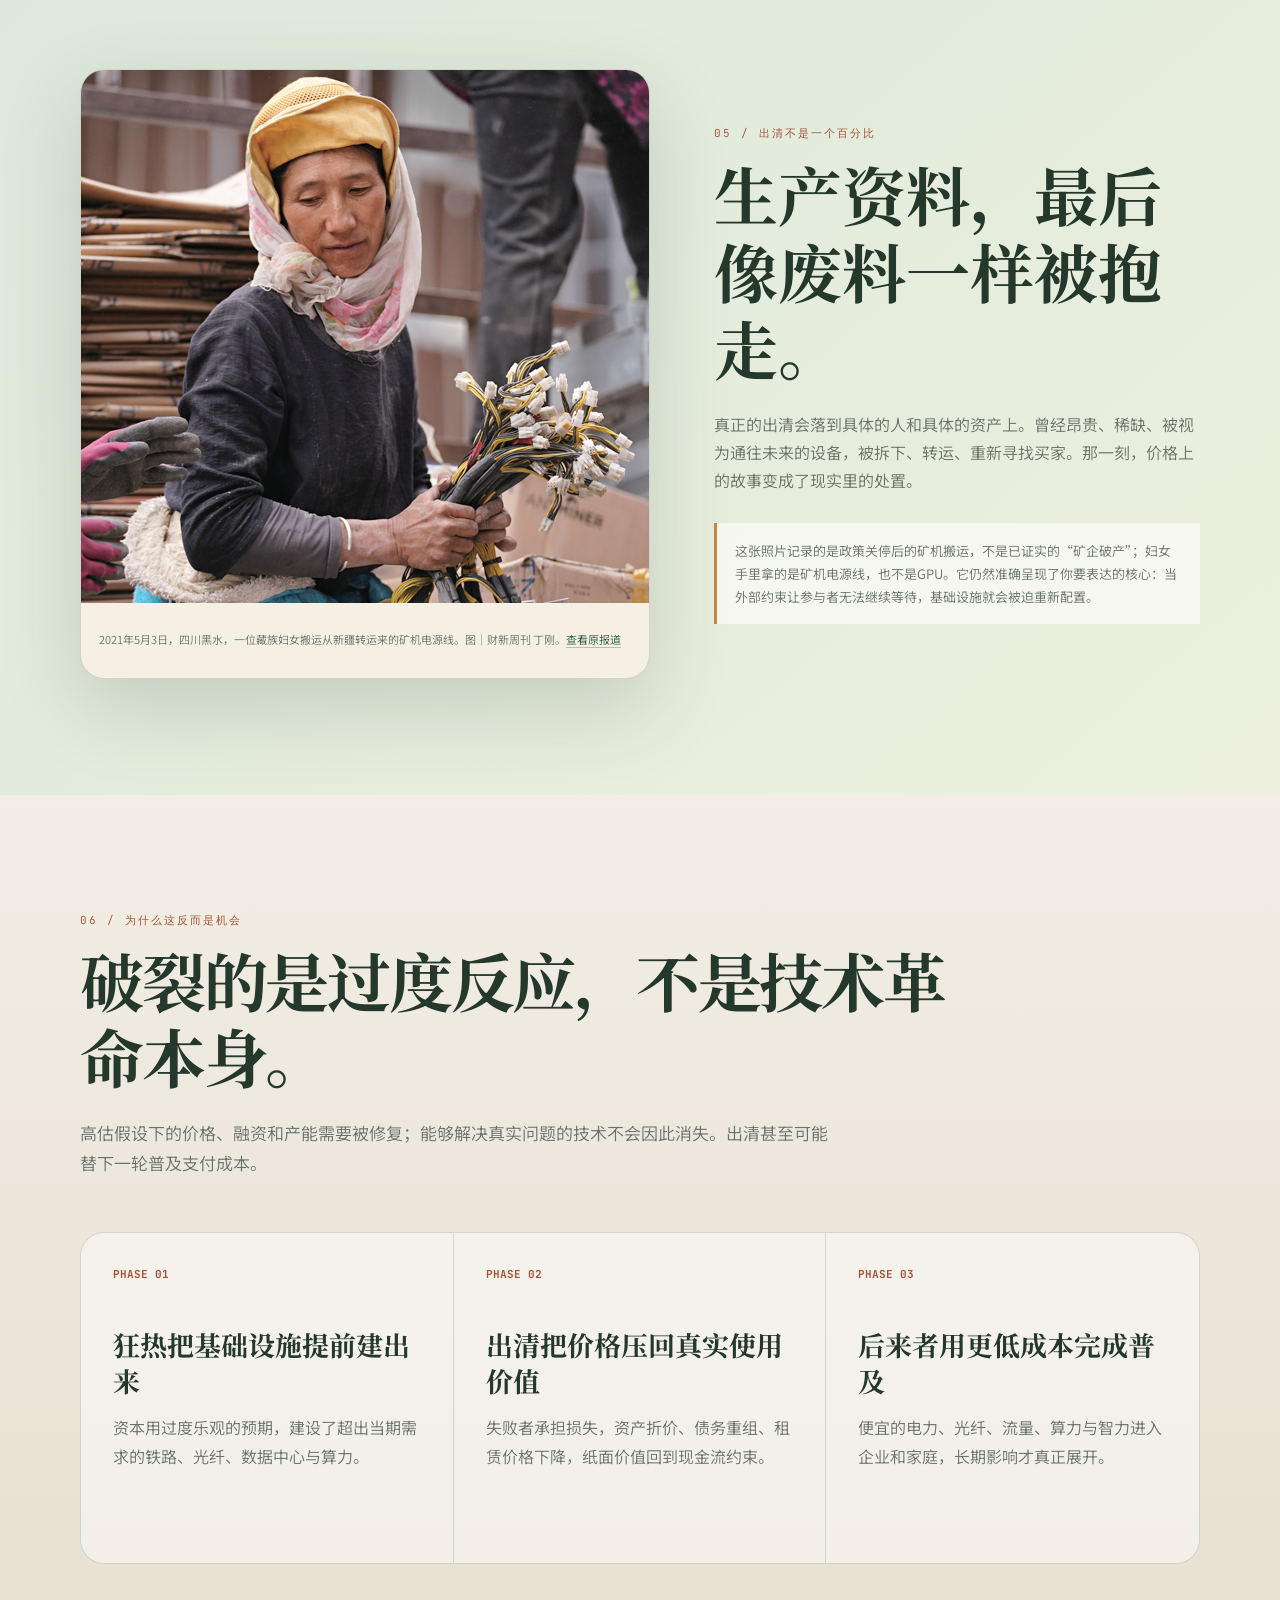
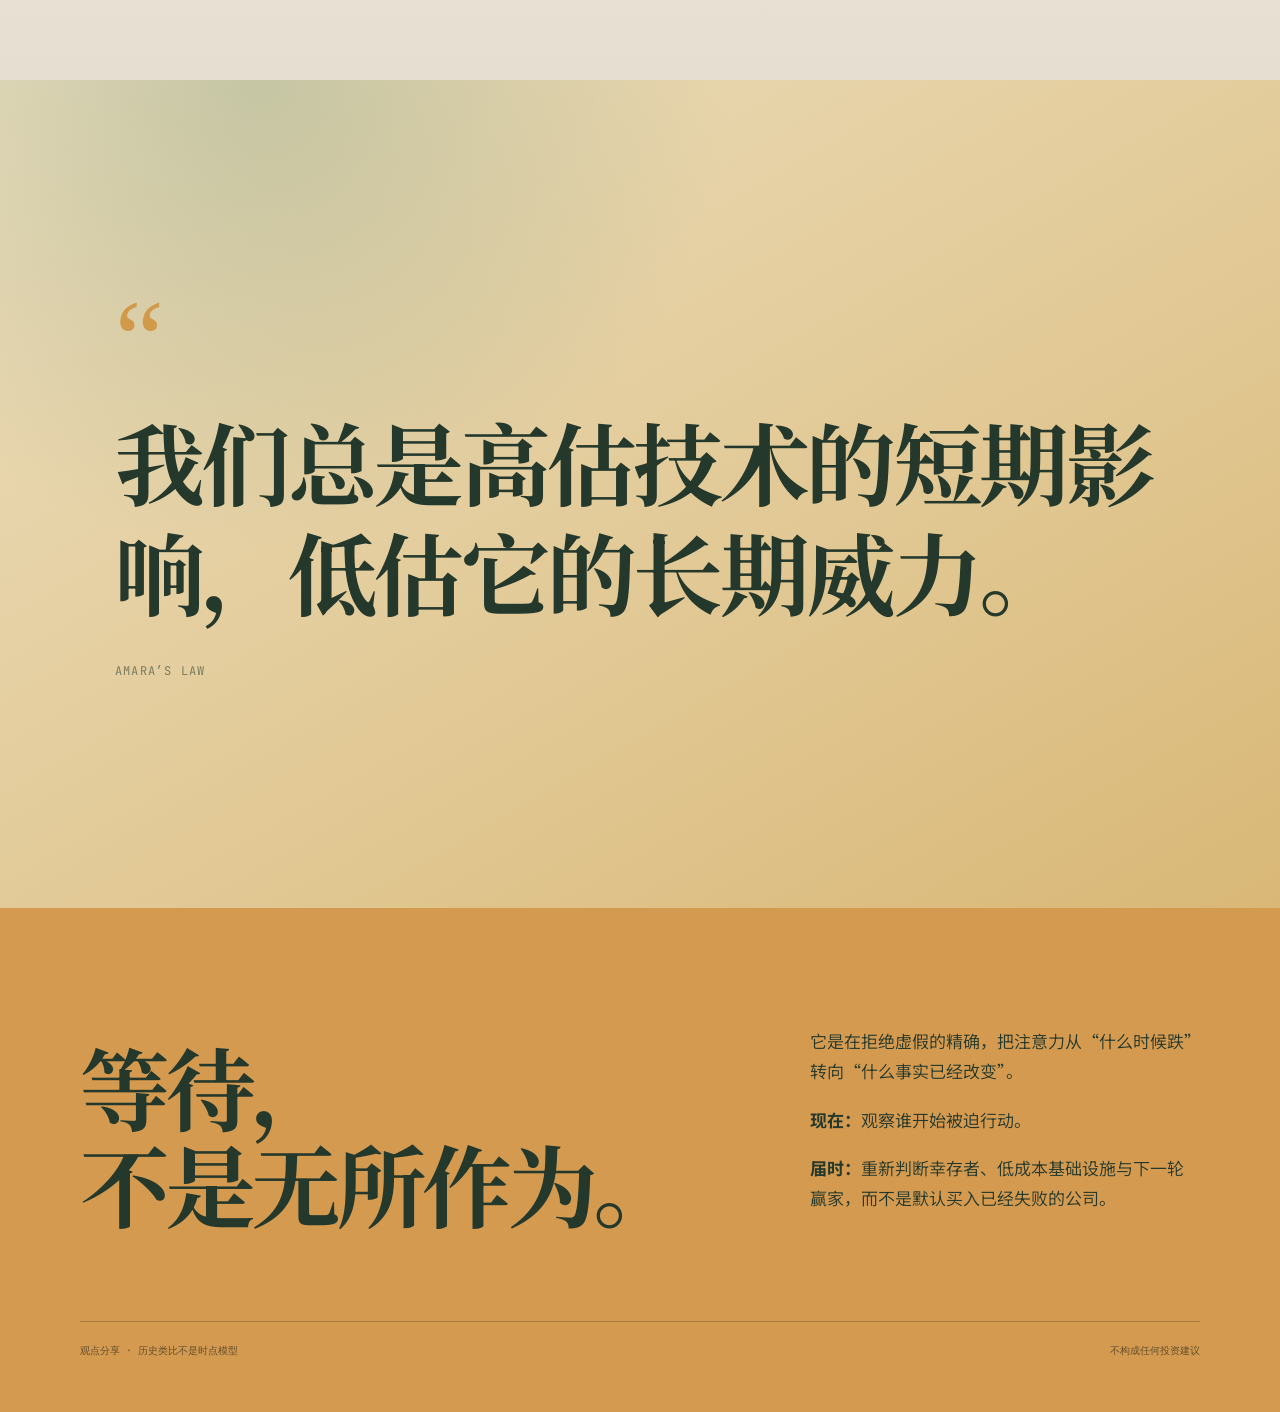
==== commit 0882c5c2: "refactor(site): improve mobile reading and interaction access" ====
--- a/waiting-for-overreaction/index.html
+++ b/waiting-for-overreaction/index.html
@@ -49,6 +49,10 @@
     a { color: inherit; }
     img { max-width: 100%; }
     ::selection { background: rgba(196,123,49,.28); }
+    :where(a, button, [tabindex]):focus-visible {
+      outline: 3px solid rgba(199,137,66,.62);
+      outline-offset: 3px;
+    }
 
     .progress {
       position: fixed;
@@ -86,6 +90,9 @@
     }
     .nav-links { display: flex; align-items: center; gap: 4px; }
     .nav-links a {
+      min-height: 44px;
+      display: inline-flex;
+      align-items: center;
       text-decoration: none;
       color: rgba(36,91,67,.72);
       font-size: 12px;
@@ -95,7 +102,6 @@
     .nav-links a:hover, .nav-links a:focus-visible {
       color: var(--green);
       background: rgba(36,91,67,.09);
-      outline: none;
     }
     .nav-state {
       display: inline-flex;
@@ -202,6 +208,7 @@
     }
     .hero-deck strong { color: var(--green); font-weight: 650; }
     .scroll-cue {
+      min-height: 44px;
       display: inline-flex;
       align-items: center;
       gap: 10px;
@@ -223,6 +230,7 @@
     }
 
     .section { padding: 116px 0; }
+    .section[id] { scroll-margin-top: 96px; }
     .section-inner { width: min(1120px, calc(100% - 48px)); margin: 0 auto; }
     .section-kicker {
       margin-bottom: 12px;
@@ -404,17 +412,18 @@
 
     /* Existing Q1 phase browser, restyled for this standalone site. */
     #phase-browser { --bg: var(--paper); --bg-card: rgba(255,255,255,.72); --text: var(--ink); --text-dim: var(--dim); --wood: var(--green); --danger: var(--rust); --warn: var(--amber); }
-    #phase-browser .tabs { display: flex; gap: 8px; flex-wrap: wrap; justify-content: center; margin: 0 0 10px; position: sticky; top: 78px; z-index: 20; background: rgba(242,238,229,.94); padding: 14px 0 10px; border-bottom: 1px solid var(--line); backdrop-filter: blur(14px); }
-    #phase-browser .tab { font-family: var(--serif); font-size: 14px; font-weight: 600; padding: 8px 16px; border-radius: 999px; border: 1.5px solid rgba(36,77,56,.3); background: transparent; color: var(--green); cursor: pointer; }
+    #phase-browser .tabs { display: flex; gap: 8px; flex-wrap: wrap; justify-content: center; margin: 0 0 10px; position: sticky; top: 86px; z-index: 20; background: rgba(242,238,229,.94); padding: 14px 0 10px; border-bottom: 1px solid var(--line); backdrop-filter: blur(14px); }
+    #phase-browser .tab { min-height: 44px; font-family: var(--serif); font-size: 14px; font-weight: 600; padding: 8px 16px; border-radius: 999px; border: 1.5px solid rgba(36,77,56,.3); background: transparent; color: var(--green); cursor: pointer; }
     #phase-browser .tab:hover { background: rgba(36,77,56,.07); }
     #phase-browser .tab.on { background: var(--green); color: var(--paper); border-color: var(--green); }
     #phase-browser .revmeta { text-align: center; font-family: var(--mono); font-size: 10px; color: var(--dim); margin: 9px 0 18px; }
     #phase-browser .waveband { background: rgba(255,255,255,.66); border: 1px solid var(--line); border-radius: 16px; padding: 10px 14px 2px; margin: 18px 0 14px; position: relative; overflow: visible; }
     #phase-browser .waveband svg { display: block; width: 100%; height: auto; }
-    #phase-browser .nav-arr { position: absolute; top: 50%; transform: translateY(-50%); width: 32px; height: 32px; border-radius: 50%; border: 1px solid var(--line); background: var(--paper); color: var(--green); font-size: 18px; cursor: pointer; display: grid; place-items: center; opacity: .74; }
+    #phase-browser .mobile-swipe-hint { display: none; }
+    #phase-browser .nav-arr { position: absolute; top: 50%; transform: translateY(-50%); width: 44px; height: 44px; border-radius: 50%; border: 1px solid var(--line); background: var(--paper); color: var(--green); font-size: 20px; cursor: pointer; display: grid; place-items: center; opacity: .78; }
     #phase-browser .nav-arr:hover { opacity: 1; background: var(--green); color: var(--paper); }
-    #phase-browser .nav-arr.prev { left: -16px; }
-    #phase-browser .nav-arr.next { right: -16px; }
+    #phase-browser .nav-arr.prev { left: -22px; }
+    #phase-browser .nav-arr.next { right: -22px; }
     #phase-browser .stages { display: grid; grid-template-columns: repeat(12,1fr); gap: 5px; margin: 0 0 18px; }
     #phase-browser .stg { font-family: var(--serif); font-size: 13px; font-weight: 600; padding: 9px 2px; border-radius: 9px; border: 1px solid rgba(36,77,56,.22); background: transparent; color: var(--ink); cursor: pointer; text-align: center; }
     #phase-browser .stg small { display: block; font-family: var(--mono); font-size: 8px; color: var(--dim); font-weight: 400; }
@@ -446,7 +455,7 @@
     #phase-browser .col.fin.hl { box-shadow: 0 0 0 2px var(--fin); }
     #phase-browser .col.tech.hl { box-shadow: 0 0 0 2px var(--tech); }
     #phase-browser .fp { background: rgba(255,255,255,.68); border: 1px solid var(--line); border-left: 5px solid var(--green); border-radius: 12px; padding: 15px 18px; margin: 0 0 14px; font-size: 13px; }
-    #phase-browser .fp .t { font-family: var(--serif); font-size: 16px; font-weight: 600; color: var(--green); margin-bottom: 6px; }
+    #phase-browser .fp .t { width: 100%; min-height: 44px; display: block; padding: 0; border: 0; background: transparent; text-align: left; cursor: pointer; font-family: var(--serif); font-size: 16px; font-weight: 600; color: var(--green); margin-bottom: 6px; }
     #phase-browser .fp .row { display: grid; grid-template-columns: 118px 1fr; gap: 8px; padding: 5px 0; border-top: 1px dashed var(--line); }
     #phase-browser .fp .k { font-family: var(--mono); font-size: 10px; color: var(--amber); font-weight: 600; padding-top: 2px; }
     #phase-browser .fp.collapsed .row, #phase-browser .fp.collapsed>div:last-child { display: none; }
@@ -560,6 +569,7 @@
       bottom: 22px;
       display: inline-flex;
       align-items: center;
+      min-height: 44px;
       gap: 7px;
       padding: 9px 13px;
       border: 1px solid rgba(36,91,67,.24);
@@ -613,8 +623,8 @@
     .viewer-title span { display: block; color: var(--dim); font-size: 10px; }
     .viewer-tools { display: flex; align-items: center; gap: 6px; }
     .viewer-tools button {
-      min-width: 38px;
-      height: 38px;
+      min-width: 44px;
+      height: 44px;
       padding: 0 11px;
       border: 1px solid rgba(36,91,67,.2);
       border-radius: 10px;
@@ -687,7 +697,7 @@
     }
     .exit-photo img { display: block; width: 100%; aspect-ratio: 3 / 2; object-fit: cover; }
     .exit-photo figcaption { padding: 14px 18px 17px; font-size: 11px; color: var(--dim); line-height: 1.65; }
-    .exit-photo figcaption a { color: var(--green); text-decoration-color: rgba(36,91,67,.3); text-underline-offset: 3px; }
+    .exit-photo figcaption a { min-height: 44px; display: inline-flex; align-items: center; color: var(--green); text-decoration-color: rgba(36,91,67,.3); text-underline-offset: 3px; }
     .photo-copy .section-kicker { color: var(--rust); }
     .photo-copy h2 { margin: 0; font-family: var(--serif); font-size: clamp(38px,5vw,68px); line-height: 1.2; }
     .photo-copy p { margin: 24px 0 0; color: var(--dim); font-size: 16px; }
@@ -802,6 +812,7 @@
       #phase-browser .fp .row { grid-template-columns: 1fr; }
       #phase-browser .waveband { padding: 4px; overflow-x: auto; }
       #phase-browser .waveband svg { min-width: 720px; }
+      #phase-browser .mobile-swipe-hint { position: sticky; left: 0; z-index: 2; width: max-content; display: block; margin: 4px 6px 0; padding: 3px 8px; border-radius: 999px; background: rgba(247,242,231,.92); color: var(--dim); font-family: var(--mono); font-size: 8px; letter-spacing: .04em; }
       #phase-browser .nav-arr { display: none; }
       .photo-grid { gap: 38px; }
       .signal-card, .mechanism-step { padding: 24px; }
@@ -813,13 +824,13 @@
       .viewer-bar { align-items: flex-start; padding: 9px 10px; }
       .viewer-title span { display: none; }
       .viewer-tools { gap: 4px; }
-      .viewer-tools button { min-width: 34px; height: 34px; padding: 0 8px; }
-      .viewer-scroll { height: calc(100dvh - 56px); padding: 12px; }
+      .viewer-tools button { min-width: 44px; height: 44px; padding: 0 8px; }
+      .viewer-scroll { height: calc(100dvh - 62px); padding: 12px; }
     }
 
     @media (prefers-reduced-motion: reduce) {
       html { scroll-behavior: auto; }
-      *, *::before, *::after { animation-duration: .01ms !important; animation-iteration-count: 1 !important; }
+      *, *::before, *::after { animation-duration: .01ms !important; animation-iteration-count: 1 !important; transition-duration: .01ms !important; }
     }
   </style>
 </head>
@@ -911,10 +922,11 @@
           <div class="revmeta" id="revmeta"></div>
           <div id="fpimgs"></div>
           <div class="fp" id="fpcard"></div>
-          <div class="waveband">
+          <div class="waveband" tabindex="0" aria-label="金融线与技术线相位图，手机上可横向滚动查看完整周期">
+            <div class="mobile-swipe-hint" aria-hidden="true">横向滑动查看完整周期 →</div>
             <button type="button" class="nav-arr prev" onclick="stepRev(-1)" title="上一个革命" aria-label="上一个革命">‹</button>
             <button type="button" class="nav-arr next" onclick="stepRev(1)" title="下一个革命" aria-label="下一个革命">›</button>
-            <svg viewBox="0 0 960 300" xmlns="http://www.w3.org/2000/svg" id="wave" aria-label="金融线与技术线相位图">
+            <svg viewBox="0 0 960 300" xmlns="http://www.w3.org/2000/svg" id="wave" role="img" aria-label="金融线与技术线相位图">
               <defs><marker id="arw" markerWidth="6" markerHeight="4" refX="5" refY="2" orient="auto"><path d="M0,0 L6,2 L0,4" fill="#6b6f63"/></marker></defs>
               <g id="wavecontent"></g>
             </svg>
@@ -948,7 +960,7 @@
     <section class="section photo-section">
       <div class="section-inner photo-grid">
         <figure class="exit-photo">
-          <img src="assets/caixin-miner-exit.jpg" alt="四川黑水一位藏族妇女抱着从矿机上拆下的电源线，像抱着一束花" loading="lazy">
+          <img src="assets/caixin-miner-exit.jpg" width="799" height="533" alt="四川黑水一位藏族妇女抱着从矿机上拆下的电源线，像抱着一束花" loading="lazy" decoding="async">
           <figcaption>2021年5月3日，四川黑水，一位藏族妇女搬运从新疆转运来的矿机电源线。图｜财新周刊 丁刚。<a href="https://weekly.caixin.com/2021-07-10/101738443.html" target="_blank" rel="noopener">查看原报道</a></figcaption>
         </figure>
         <div class="photo-copy">
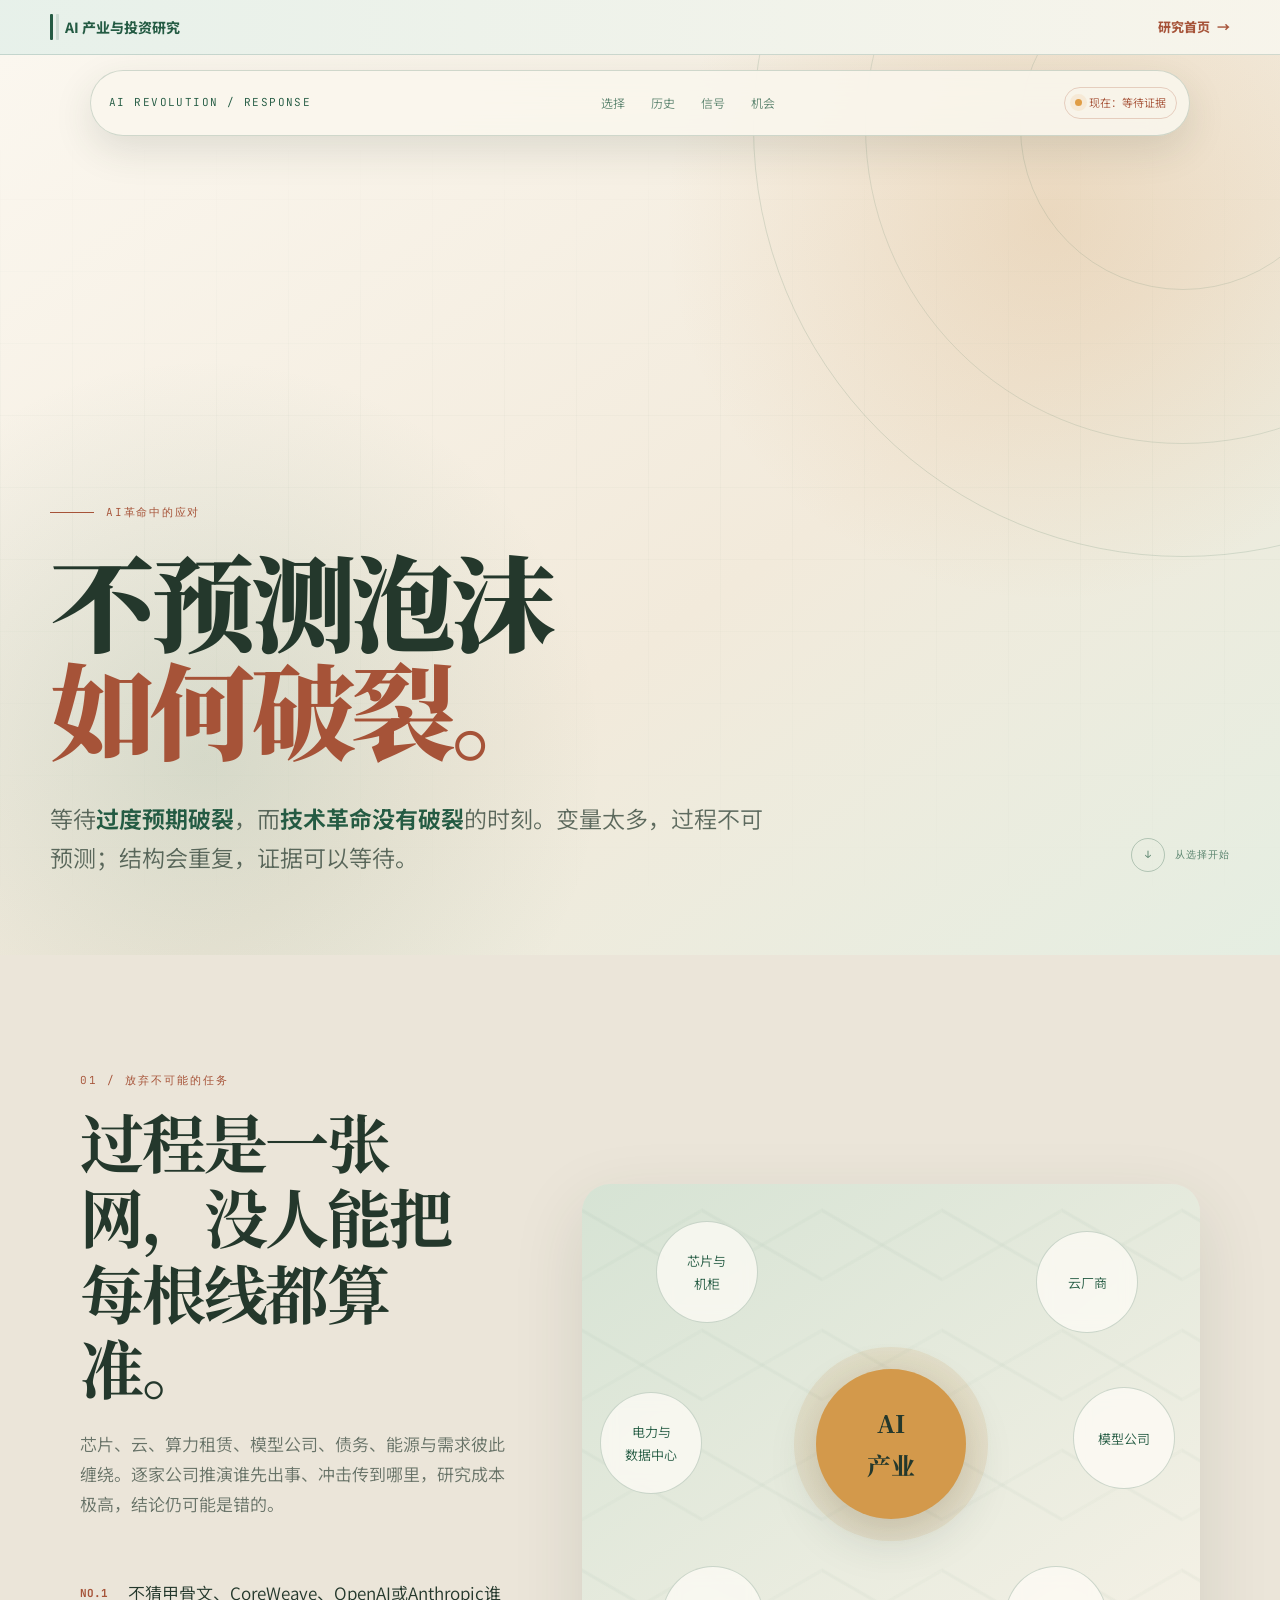
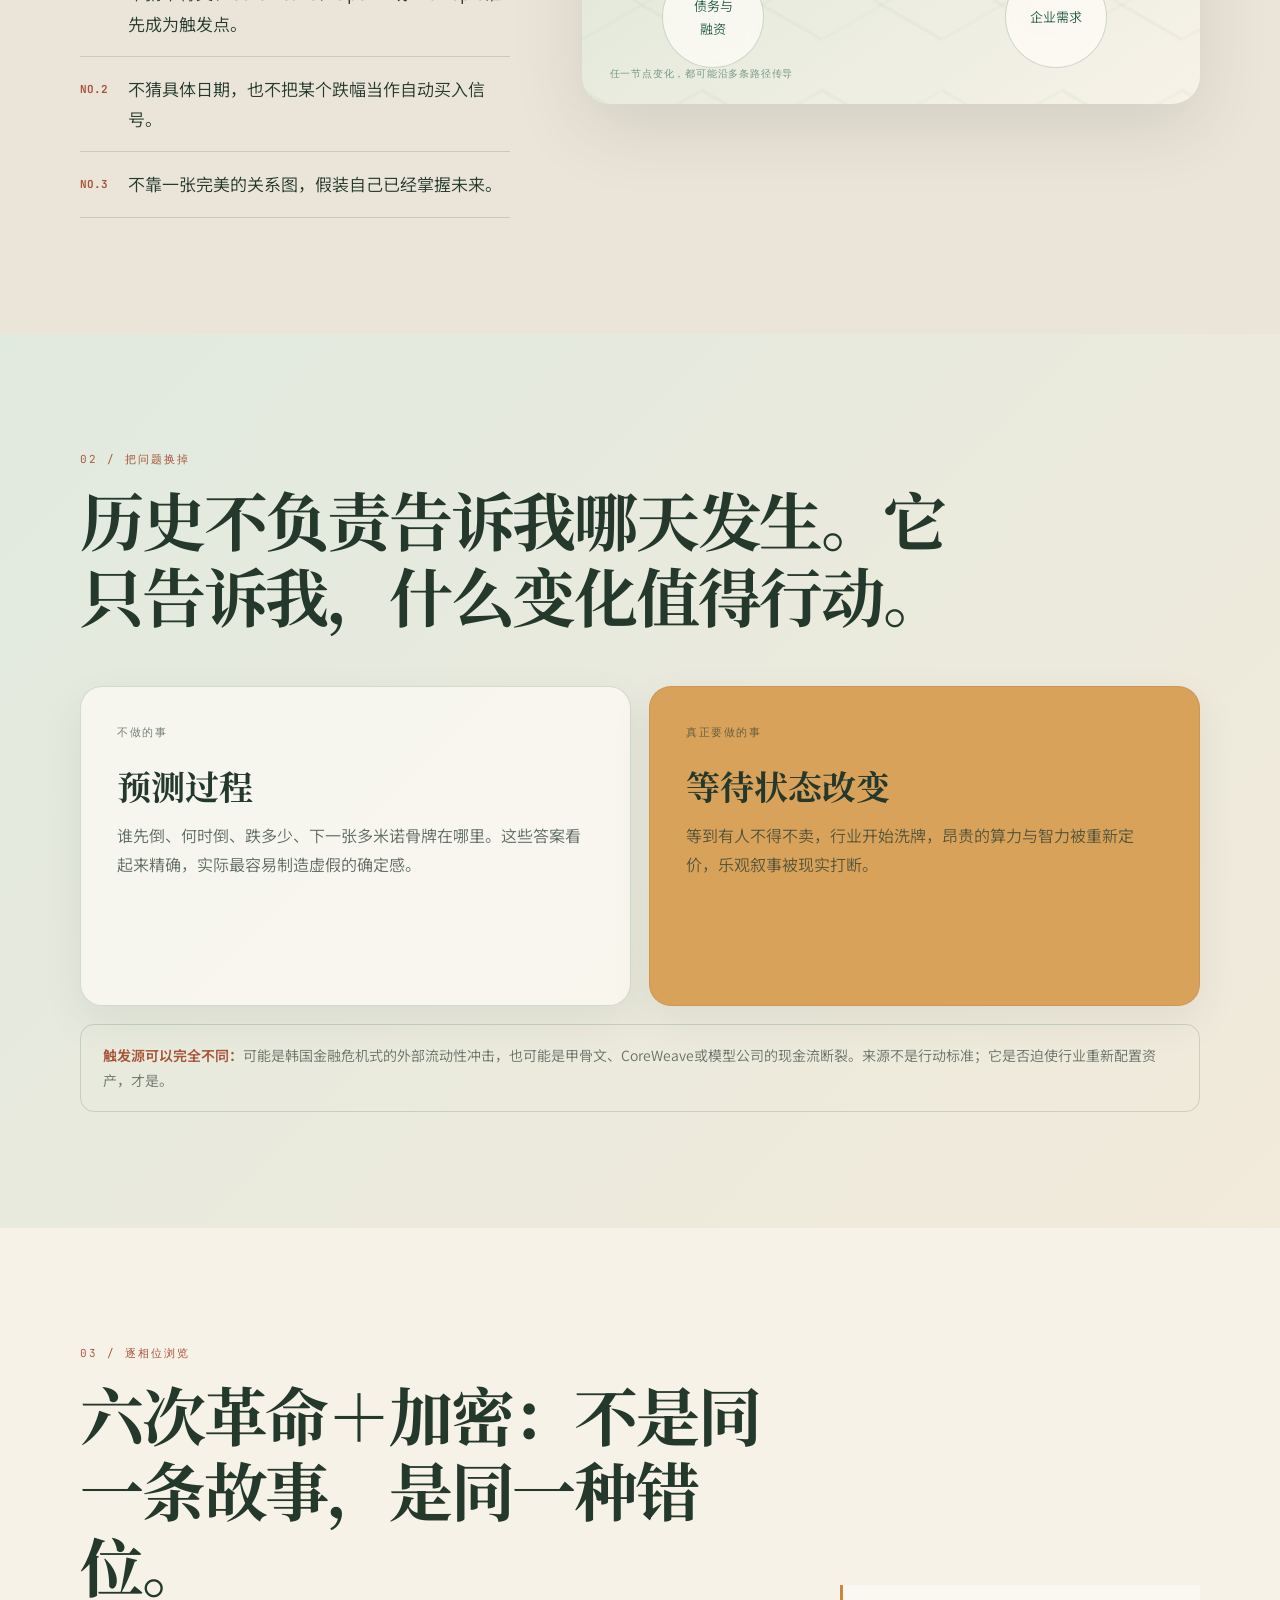
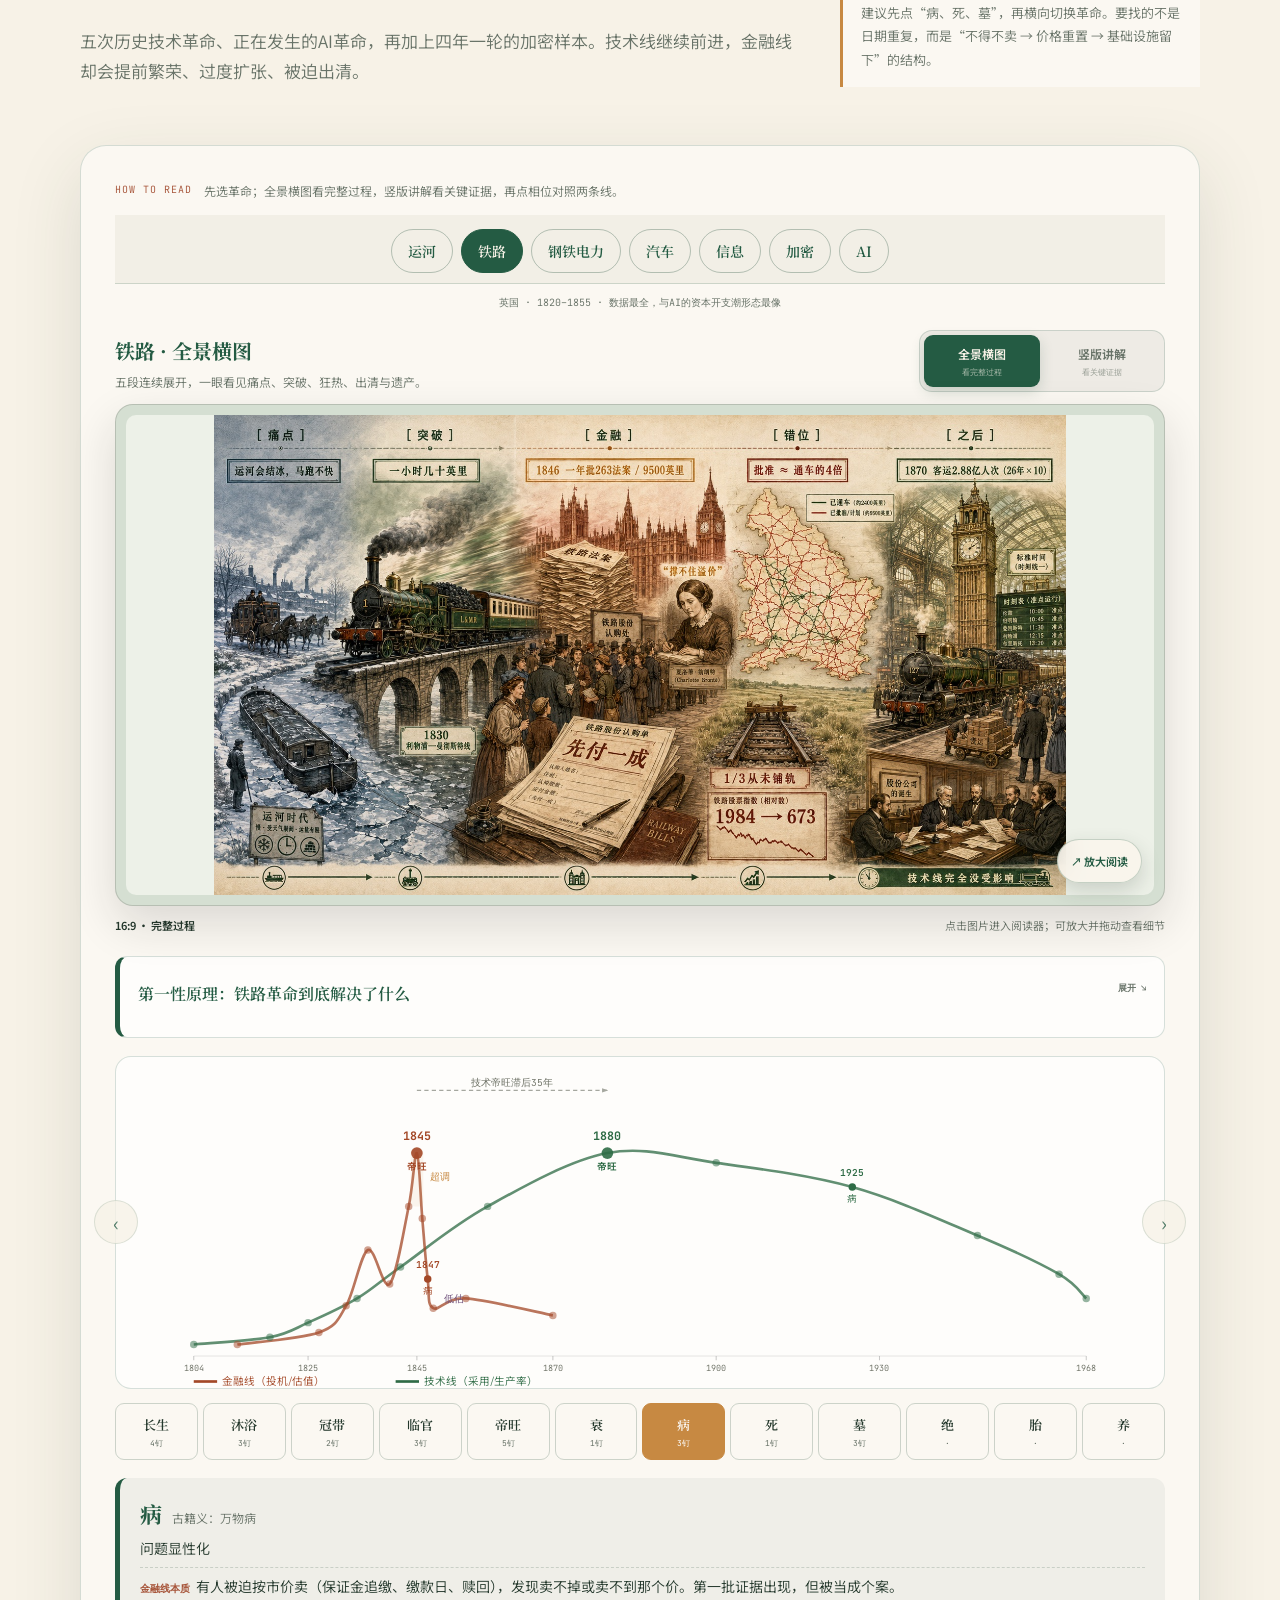
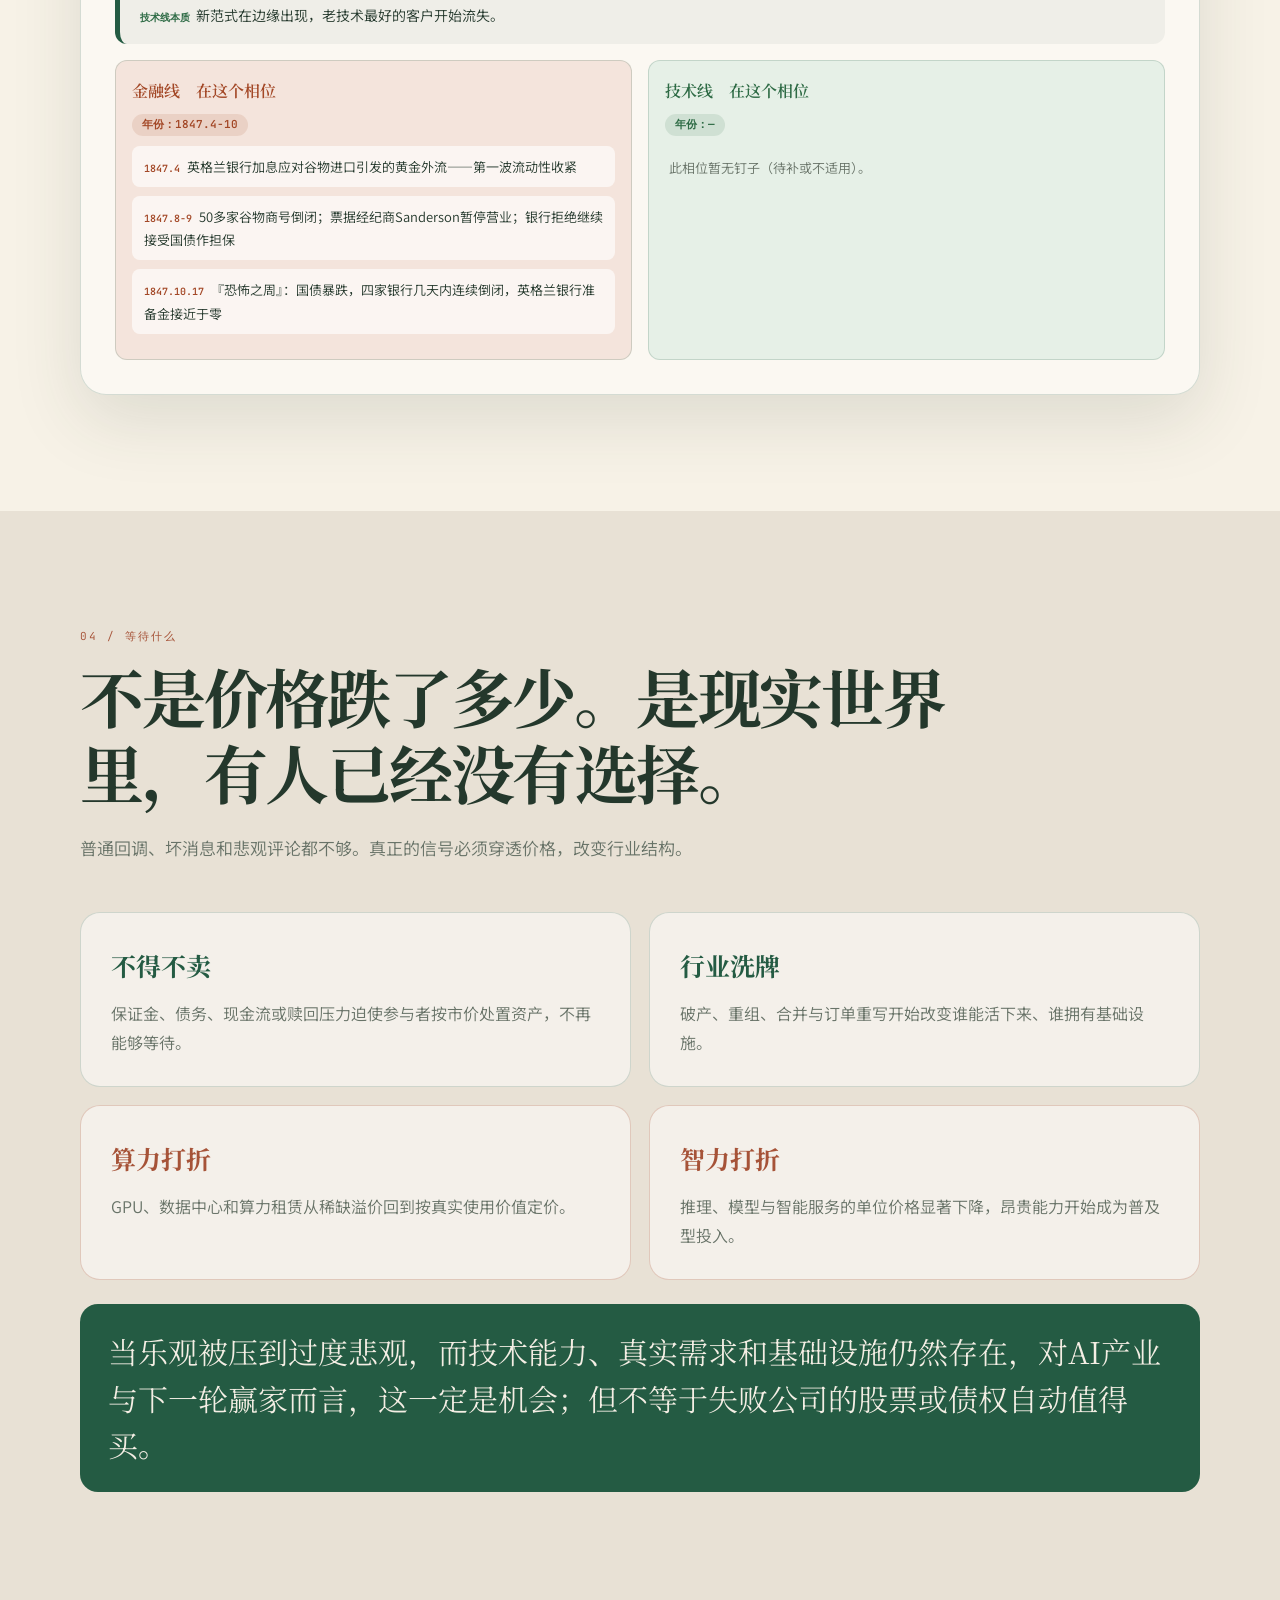
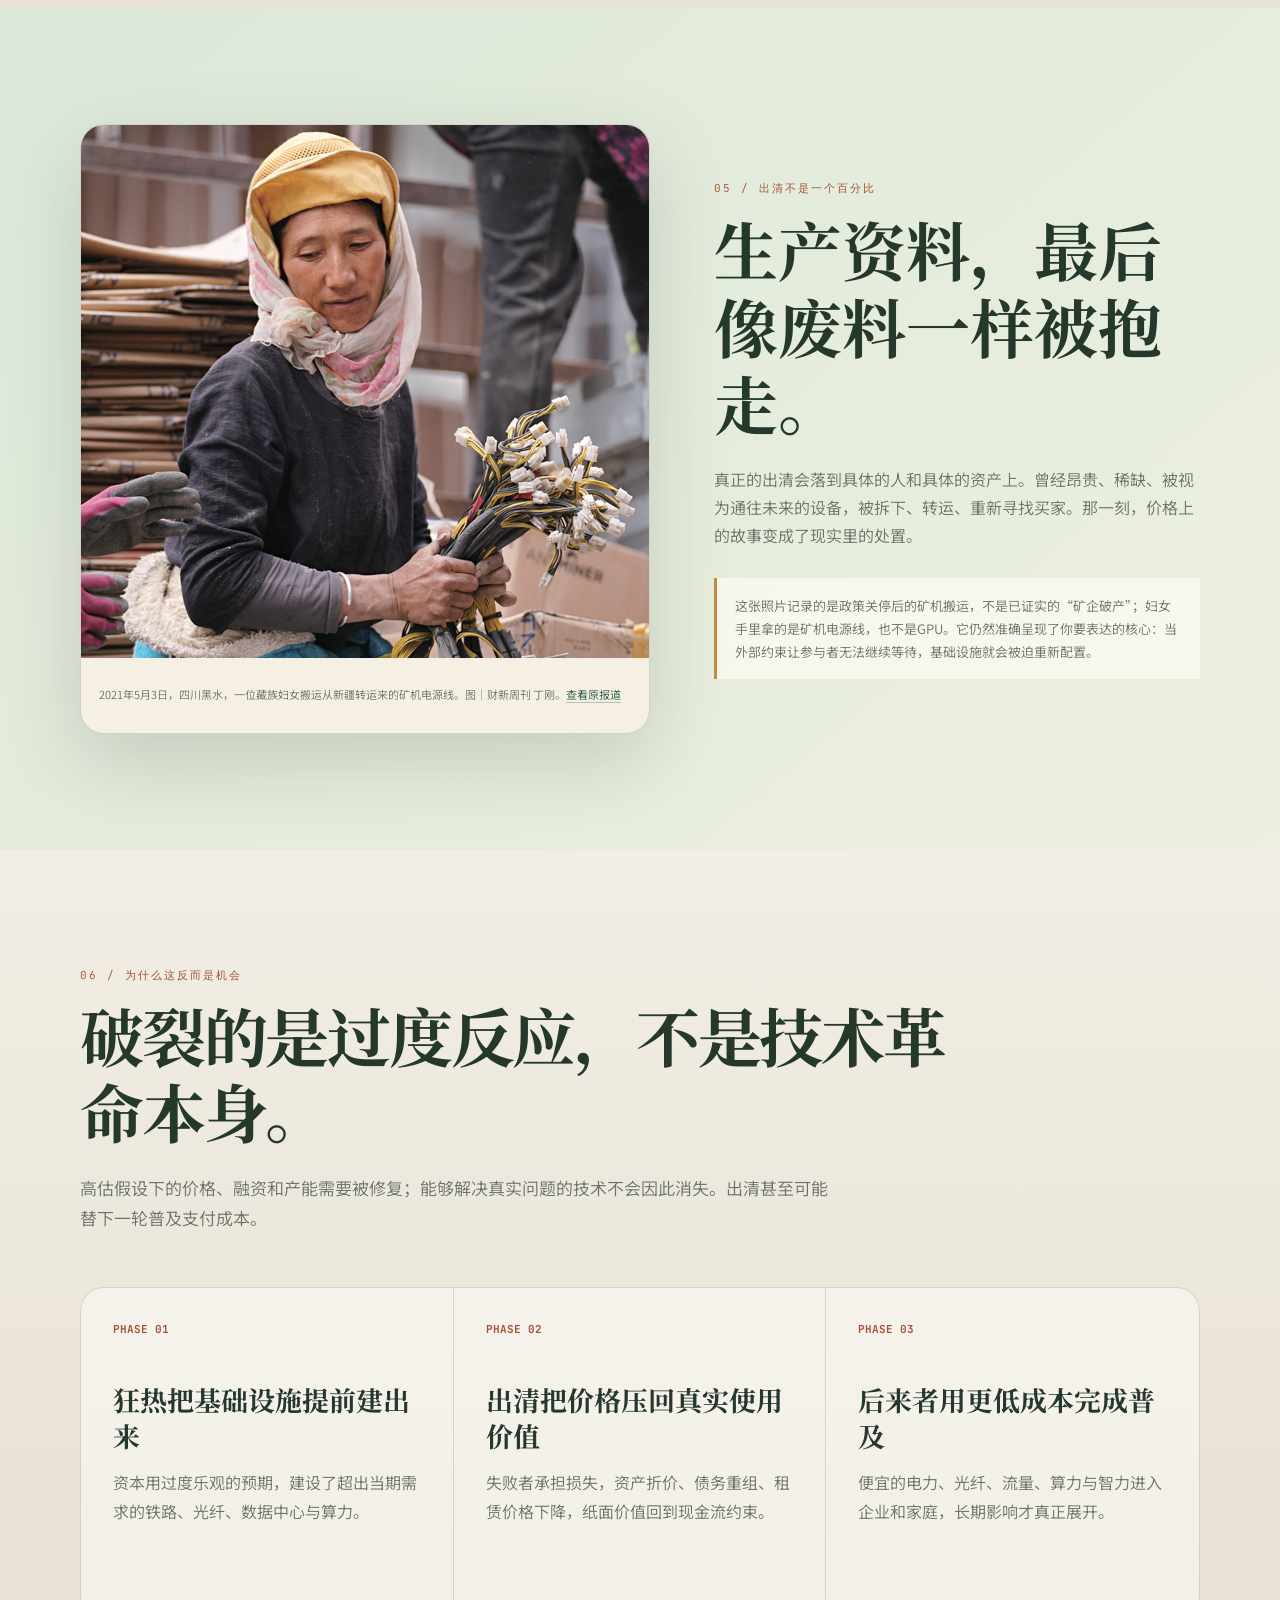
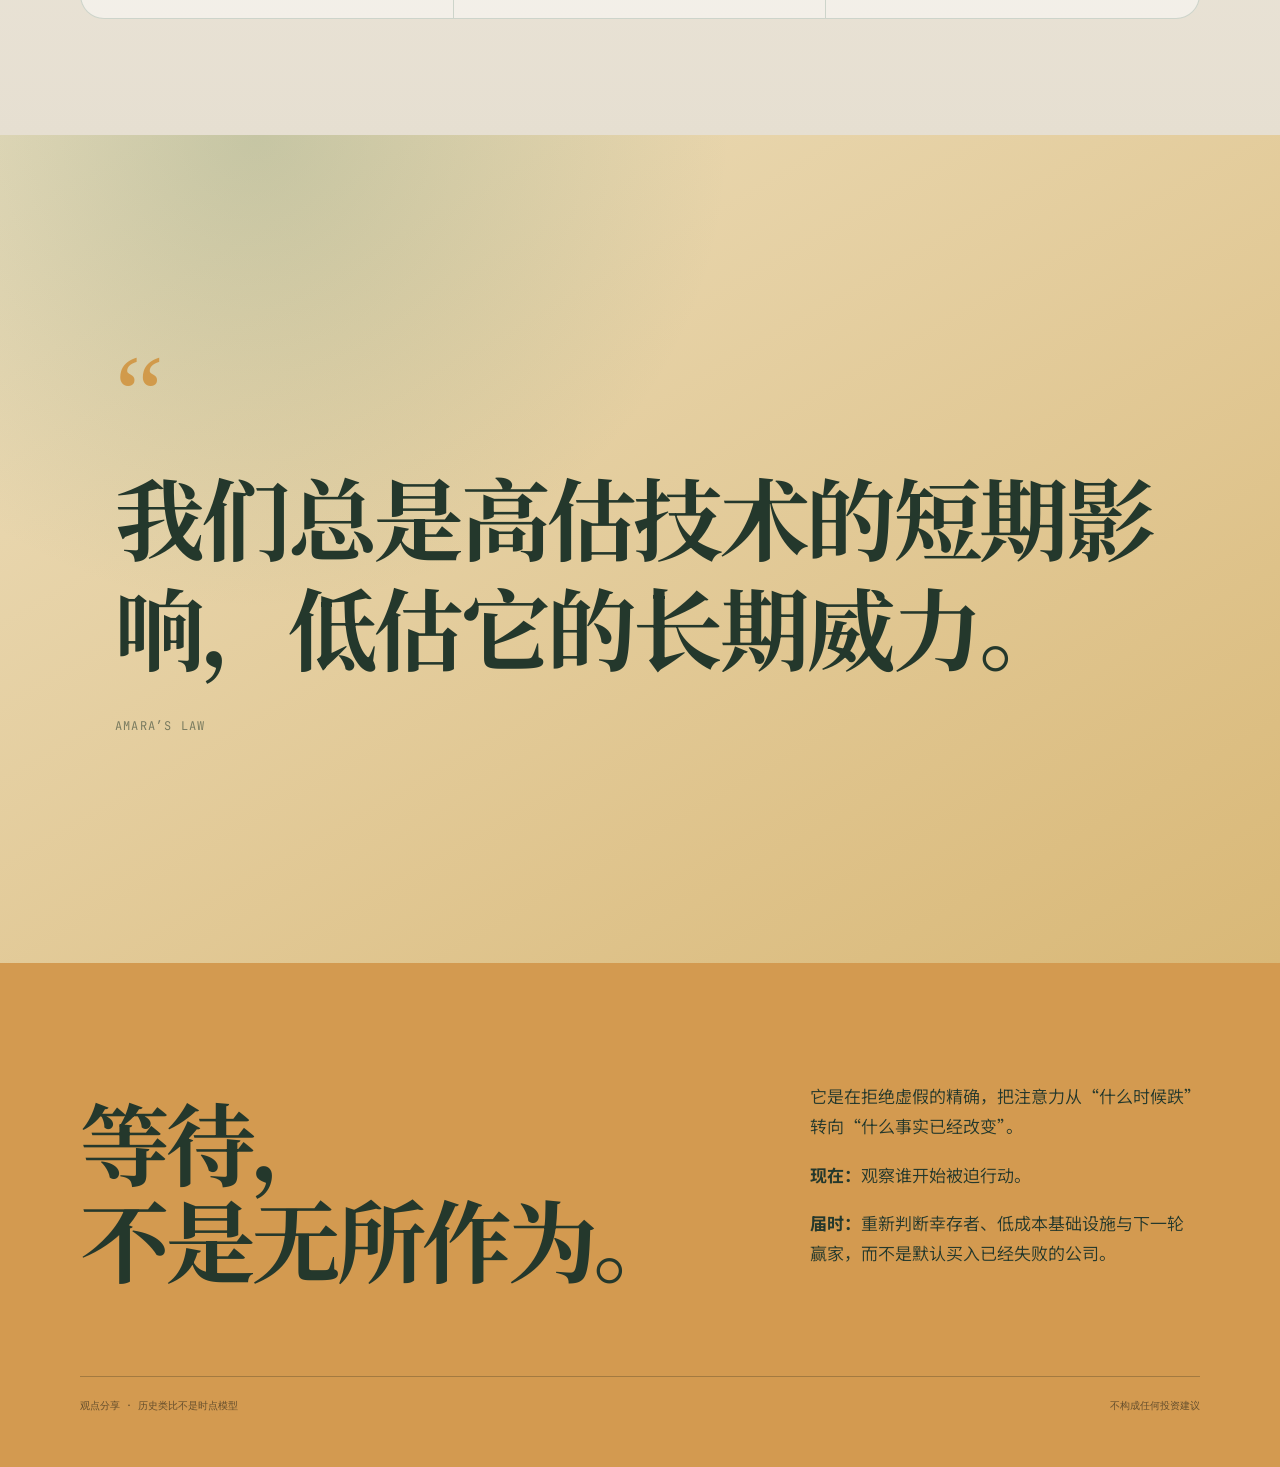
==== commit 8f3540e1: "feat: publish AI industry investment research series" ====
--- a/waiting-for-overreaction/index.html
+++ b/waiting-for-overreaction/index.html
@@ -1,1043 +1,1052 @@
-<!doctype html>
-<html lang="zh-CN">
-<head>
-  <meta charset="utf-8">
-  <meta name="viewport" content="width=device-width, initial-scale=1">
-  <meta name="description" content="不预测AI泡沫如何破裂。等待过度预期破裂，而技术革命没有破裂的时刻。">
-  <meta name="theme-color" content="#f7f2e7">
-  <title>等，不是猜｜AI革命中的应对</title>
-  <link rel="preconnect" href="https://fonts.googleapis.com">
-  <link rel="preconnect" href="https://fonts.gstatic.com" crossorigin>
-  <link href="https://fonts.googleapis.com/css2?family=JetBrains+Mono:wght@400;600&amp;family=Noto+Sans+SC:wght@300;400;500;600;700&amp;family=Noto+Serif+SC:wght@500;600;700;900&amp;display=swap" rel="stylesheet">
-  <style>
-    :root {
-      --ink: #24382c;
-      --paper: #f7f2e7;
-      --paper-deep: #eee4d3;
-      --card: rgba(255,253,247,.76);
-      --line: rgba(36,91,67,.18);
-      --dim: #687368;
-      --night: #dfe9dc;
-      --night-2: #d2e0d2;
-      --green: #245b43;
-      --green-bright: #4f8066;
-      --rust: #a65338;
-      --amber: #c78942;
-      --purple: #70527c;
-      --tech: #2e6b45;
-      --tech-bg: #e6f0e7;
-      --fin: #a34827;
-      --fin-bg: #f4e4dc;
-      --serif: "Noto Serif SC", "Songti SC", serif;
-      --sans: "Noto Sans SC", system-ui, sans-serif;
-      --mono: "JetBrains Mono", ui-monospace, monospace;
-      --shadow: 0 24px 70px rgba(45, 63, 48, .13);
-    }
-
-    * { box-sizing: border-box; }
-    html { scroll-behavior: smooth; }
-    body {
-      margin: 0;
-      background: var(--paper);
-      color: var(--ink);
-      font-family: var(--sans);
-      font-weight: 350;
-      line-height: 1.78;
-      -webkit-font-smoothing: antialiased;
-    }
-    button, a { font: inherit; }
-    a { color: inherit; }
-    img { max-width: 100%; }
-    ::selection { background: rgba(196,123,49,.28); }
-    :where(a, button, [tabindex]):focus-visible {
-      outline: 3px solid rgba(199,137,66,.62);
-      outline-offset: 3px;
-    }
-
-    .progress {
-      position: fixed;
-      inset: 0 auto auto 0;
-      width: 0;
-      height: 3px;
-      z-index: 100;
-      background: linear-gradient(90deg, var(--amber), #e2b66f);
-    }
-
-    .site-nav {
-      position: fixed;
-      z-index: 90;
-      top: 18px;
-      left: 50%;
-      transform: translateX(-50%);
-      width: min(1100px, calc(100% - 28px));
-      display: flex;
-      align-items: center;
-      justify-content: space-between;
-      gap: 20px;
-      padding: 10px 12px 10px 18px;
-      border: 1px solid rgba(36,91,67,.2);
-      border-radius: 999px;
-      background: rgba(250,246,237,.88);
-      color: var(--green);
-      backdrop-filter: blur(18px);
-      box-shadow: 0 14px 38px rgba(45,63,48,.13);
-    }
-    .brand {
-      font-family: var(--mono);
-      font-size: 11px;
-      letter-spacing: .13em;
-      white-space: nowrap;
-    }
-    .nav-links { display: flex; align-items: center; gap: 4px; }
-    .nav-links a {
-      min-height: 44px;
-      display: inline-flex;
-      align-items: center;
-      text-decoration: none;
-      color: rgba(36,91,67,.72);
-      font-size: 12px;
-      padding: 6px 11px;
-      border-radius: 999px;
-    }
-    .nav-links a:hover, .nav-links a:focus-visible {
-      color: var(--green);
-      background: rgba(36,91,67,.09);
-    }
-    .nav-state {
-      display: inline-flex;
-      align-items: center;
-      gap: 7px;
-      font-size: 11px;
-      color: var(--rust);
-      border: 1px solid rgba(166,83,56,.24);
-      border-radius: 999px;
-      padding: 5px 10px;
-      white-space: nowrap;
-    }
-    .nav-state::before {
-      content: "";
-      width: 7px;
-      height: 7px;
-      border-radius: 50%;
-      background: #e09d45;
-      box-shadow: 0 0 0 5px rgba(224,157,69,.11);
-    }
-
-    .hero {
-      min-height: 100svh;
-      position: relative;
-      display: grid;
-      align-items: end;
-      overflow: hidden;
-      color: var(--ink);
-      background:
-        radial-gradient(circle at 82% 18%, rgba(199,137,66,.2), transparent 30%),
-        radial-gradient(circle at 16% 78%, rgba(79,128,102,.18), transparent 31%),
-        linear-gradient(145deg, #fbf7ef 0%, #f2eadb 58%, #e5eee2 100%);
-    }
-    .hero::before {
-      content: "";
-      position: absolute;
-      inset: 0;
-      opacity: .4;
-      background-image:
-        linear-gradient(rgba(36,91,67,.07) 1px, transparent 1px),
-        linear-gradient(90deg, rgba(36,91,67,.07) 1px, transparent 1px);
-      background-size: 72px 72px;
-      mask-image: linear-gradient(to bottom, transparent 5%, #fff 45%, transparent 100%);
-    }
-    .hero-orbit {
-      position: absolute;
-      width: min(72vw, 860px);
-      aspect-ratio: 1;
-      border: 1px solid rgba(36,91,67,.14);
-      border-radius: 50%;
-      right: -26vw;
-      top: -28vw;
-    }
-    .hero-orbit::before,
-    .hero-orbit::after {
-      content: "";
-      position: absolute;
-      border: 1px solid rgba(36,91,67,.12);
-      border-radius: inherit;
-      inset: 13%;
-    }
-    .hero-orbit::after { inset: 31%; }
-    .hero-inner {
-      position: relative;
-      z-index: 2;
-      width: min(1180px, calc(100% - 48px));
-      margin: 0 auto;
-      padding: 144px 0 78px;
-    }
-    .eyebrow {
-      display: flex;
-      align-items: center;
-      gap: 12px;
-      margin-bottom: 22px;
-      font-family: var(--mono);
-      font-size: 11px;
-      letter-spacing: .16em;
-      color: var(--rust);
-    }
-    .eyebrow::before { content: ""; width: 44px; height: 1px; background: currentColor; }
-    .hero h1 {
-      max-width: 1050px;
-      margin: 0;
-      font-family: var(--serif);
-      font-size: clamp(48px, 8.2vw, 112px);
-      font-weight: 900;
-      line-height: 1.03;
-      letter-spacing: -.045em;
-    }
-    .hero h1 span { display: block; color: var(--rust); }
-    .hero-bottom {
-      display: grid;
-      grid-template-columns: minmax(0, 720px) auto;
-      align-items: end;
-      justify-content: space-between;
-      gap: 44px;
-      margin-top: 38px;
-    }
-    .hero-deck {
-      margin: 0;
-      color: rgba(36,56,44,.72);
-      font-size: clamp(17px, 2vw, 23px);
-      line-height: 1.7;
-    }
-    .hero-deck strong { color: var(--green); font-weight: 650; }
-    .scroll-cue {
-      min-height: 44px;
-      display: inline-flex;
-      align-items: center;
-      gap: 10px;
-      color: rgba(36,91,67,.72);
-      text-decoration: none;
-      font-family: var(--mono);
-      font-size: 10px;
-      letter-spacing: .1em;
-      white-space: nowrap;
-    }
-    .scroll-cue i {
-      width: 34px;
-      height: 34px;
-      display: grid;
-      place-items: center;
-      border: 1px solid rgba(36,91,67,.28);
-      border-radius: 50%;
-      font-style: normal;
-    }
-
-    .section { padding: 116px 0; }
-    .section[id] { scroll-margin-top: 96px; }
-    .section-inner { width: min(1120px, calc(100% - 48px)); margin: 0 auto; }
-    .section-kicker {
-      margin-bottom: 12px;
-      font-family: var(--mono);
-      font-size: 11px;
-      letter-spacing: .18em;
-      color: var(--rust);
-      text-transform: uppercase;
-    }
-    .section-title {
-      max-width: 880px;
-      margin: 0;
-      font-family: var(--serif);
-      font-size: clamp(38px, 5vw, 68px);
-      line-height: 1.18;
-      letter-spacing: -.035em;
-    }
-    .section-lead {
-      max-width: 760px;
-      margin: 24px 0 0;
-      color: var(--dim);
-      font-size: 17px;
-    }
-
-    .network-section { background: #ebe5d9; }
-    .network-grid {
-      display: grid;
-      grid-template-columns: .82fr 1.18fr;
-      gap: 72px;
-      align-items: center;
-    }
-    .network-board {
-      position: relative;
-      min-height: 520px;
-      border-radius: 28px;
-      overflow: hidden;
-      background:
-        radial-gradient(circle at center, rgba(199,137,66,.24), transparent 25%),
-        linear-gradient(145deg, #d6e3d4, #f7f2e7);
-      box-shadow: var(--shadow);
-    }
-    .network-board::before {
-      content: "";
-      position: absolute;
-      inset: 0;
-      background:
-        linear-gradient(30deg, transparent 48%, rgba(36,91,67,.07) 49%, rgba(36,91,67,.07) 50%, transparent 51%),
-        linear-gradient(-30deg, transparent 48%, rgba(36,91,67,.05) 49%, rgba(36,91,67,.05) 50%, transparent 51%);
-      background-size: 120px 120px;
-      opacity: .45;
-    }
-    .network-core,
-    .network-node {
-      position: absolute;
-      display: grid;
-      place-items: center;
-      text-align: center;
-      border-radius: 50%;
-      z-index: 2;
-    }
-    .network-core {
-      inset: 50% auto auto 50%;
-      transform: translate(-50%,-50%);
-      width: 150px;
-      height: 150px;
-      background: #d3994b;
-      color: var(--ink);
-      font-family: var(--serif);
-      font-weight: 800;
-      font-size: 24px;
-      box-shadow: 0 0 0 22px rgba(199,137,66,.12), 0 18px 48px rgba(45,63,48,.18);
-    }
-    .network-node {
-      width: 102px;
-      height: 102px;
-      padding: 10px;
-      border: 1px solid rgba(36,91,67,.22);
-      background: rgba(255,253,247,.72);
-      color: var(--green);
-      font-size: 13px;
-      backdrop-filter: blur(8px);
-    }
-    .n1 { top: 7%; left: 12%; }
-    .n2 { top: 9%; right: 10%; }
-    .n3 { top: 39%; right: 4%; }
-    .n4 { bottom: 7%; right: 15%; }
-    .n5 { bottom: 7%; left: 13%; }
-    .n6 { top: 40%; left: 3%; }
-    .network-caption {
-      position: absolute;
-      inset: auto 28px 22px;
-      z-index: 3;
-      font-family: var(--mono);
-      font-size: 10px;
-      color: rgba(36,91,67,.58);
-      letter-spacing: .08em;
-    }
-    .reject-list { margin: 42px 0 0; padding: 0; list-style: none; }
-    .reject-list li {
-      display: grid;
-      grid-template-columns: 32px 1fr;
-      gap: 16px;
-      padding: 17px 0;
-      border-bottom: 1px solid var(--line);
-      font-size: 17px;
-    }
-    .reject-list b { font-family: var(--mono); color: var(--rust); font-size: 11px; padding-top: 6px; }
-
-    .manifesto {
-      color: var(--ink);
-      background: linear-gradient(135deg, #e1eadf, #f2eadb);
-    }
-    .manifesto .section-kicker { color: var(--rust); }
-    .manifesto-grid {
-      display: grid;
-      grid-template-columns: 1fr 1fr;
-      gap: 18px;
-      margin-top: 54px;
-    }
-    .manifesto-card {
-      min-height: 320px;
-      padding: 36px;
-      border: 1px solid rgba(36,91,67,.18);
-      border-radius: 22px;
-      background: rgba(255,253,247,.68);
-      box-shadow: 0 16px 40px rgba(45,63,48,.08);
-    }
-    .manifesto-card.wait { background: #d9a25b; color: var(--ink); border-color: rgba(166,83,56,.18); }
-    .manifesto-card .label { font-family: var(--mono); font-size: 11px; letter-spacing: .14em; opacity: .62; }
-    .manifesto-card h3 { margin: 22px 0 14px; font-family: var(--serif); font-size: 34px; line-height: 1.25; }
-    .manifesto-card p { margin: 0; font-size: 16px; opacity: .72; }
-    .trigger-note {
-      margin: 18px 0 0;
-      padding: 18px 22px;
-      border: 1px solid rgba(36,91,67,.18);
-      border-radius: 14px;
-      color: var(--dim);
-      font-size: 14px;
-    }
-    .trigger-note strong { color: var(--rust); font-weight: 600; }
-
-    .history-section { background: var(--paper); }
-    .history-intro {
-      display: flex;
-      justify-content: space-between;
-      gap: 40px;
-      align-items: end;
-      margin-bottom: 58px;
-    }
-    .history-note {
-      max-width: 360px;
-      padding: 16px 18px;
-      border-left: 3px solid var(--amber);
-      background: rgba(255,255,255,.46);
-      color: var(--dim);
-      font-size: 13px;
-    }
-    .history-shell {
-      padding: 34px;
-      border: 1px solid var(--line);
-      border-radius: 26px;
-      background: rgba(255,255,255,.48);
-      box-shadow: var(--shadow);
-    }
-    .history-how {
-      display: flex;
-      align-items: center;
-      gap: 12px;
-      margin-bottom: 14px;
-      color: var(--dim);
-      font-size: 12px;
-    }
-    .history-how span {
-      color: var(--rust);
-      font-family: var(--mono);
-      font-size: 10px;
-      letter-spacing: .1em;
-    }
-
-    /* Existing Q1 phase browser, restyled for this standalone site. */
-    #phase-browser { --bg: var(--paper); --bg-card: rgba(255,255,255,.72); --text: var(--ink); --text-dim: var(--dim); --wood: var(--green); --danger: var(--rust); --warn: var(--amber); }
-    #phase-browser .tabs { display: flex; gap: 8px; flex-wrap: wrap; justify-content: center; margin: 0 0 10px; position: sticky; top: 86px; z-index: 20; background: rgba(242,238,229,.94); padding: 14px 0 10px; border-bottom: 1px solid var(--line); backdrop-filter: blur(14px); }
-    #phase-browser .tab { min-height: 44px; font-family: var(--serif); font-size: 14px; font-weight: 600; padding: 8px 16px; border-radius: 999px; border: 1.5px solid rgba(36,77,56,.3); background: transparent; color: var(--green); cursor: pointer; }
-    #phase-browser .tab:hover { background: rgba(36,77,56,.07); }
-    #phase-browser .tab.on { background: var(--green); color: var(--paper); border-color: var(--green); }
-    #phase-browser .revmeta { text-align: center; font-family: var(--mono); font-size: 10px; color: var(--dim); margin: 9px 0 18px; }
-    #phase-browser .waveband { background: rgba(255,255,255,.66); border: 1px solid var(--line); border-radius: 16px; padding: 10px 14px 2px; margin: 18px 0 14px; position: relative; overflow: visible; }
-    #phase-browser .waveband svg { display: block; width: 100%; height: auto; }
-    #phase-browser .mobile-swipe-hint { display: none; }
-    #phase-browser .nav-arr { position: absolute; top: 50%; transform: translateY(-50%); width: 44px; height: 44px; border-radius: 50%; border: 1px solid var(--line); background: var(--paper); color: var(--green); font-size: 20px; cursor: pointer; display: grid; place-items: center; opacity: .78; }
-    #phase-browser .nav-arr:hover { opacity: 1; background: var(--green); color: var(--paper); }
-    #phase-browser .nav-arr.prev { left: -22px; }
-    #phase-browser .nav-arr.next { right: -22px; }
-    #phase-browser .stages { display: grid; grid-template-columns: repeat(12,1fr); gap: 5px; margin: 0 0 18px; }
-    #phase-browser .stg { font-family: var(--serif); font-size: 13px; font-weight: 600; padding: 9px 2px; border-radius: 9px; border: 1px solid rgba(36,77,56,.22); background: transparent; color: var(--ink); cursor: pointer; text-align: center; }
-    #phase-browser .stg small { display: block; font-family: var(--mono); font-size: 8px; color: var(--dim); font-weight: 400; }
-    #phase-browser .stg:hover { border-color: var(--amber); }
-    #phase-browser .stg.on { background: var(--amber); border-color: var(--amber); color: #fff; }
-    #phase-browser .stg.on small { color: #fff; }
-    #phase-browser .stagecard { background: rgba(36,77,56,.055); border-left: 5px solid var(--green); border-radius: 12px; padding: 16px 20px; margin-bottom: 16px; }
-    #phase-browser .stagecard .nm { font-family: var(--serif); font-size: 22px; font-weight: 700; color: var(--green); }
-    #phase-browser .stagecard .gu { font-size: 12px; color: var(--dim); margin-left: 10px; }
-    #phase-browser .stagecard .bai { font-size: 14px; margin-top: 3px; }
-    #phase-browser .cols { display: grid; grid-template-columns: 1fr 1fr; gap: 16px; }
-    #phase-browser .col { border-radius: 12px; padding: 16px; border: 1px solid var(--line); }
-    #phase-browser .col.fin { background: var(--fin-bg); }
-    #phase-browser .col.tech { background: var(--tech-bg); }
-    #phase-browser .col h3 { font-family: var(--serif); font-size: 16px; font-weight: 600; margin: 0 0 2px; }
-    #phase-browser .col.fin h3 { color: var(--fin); }
-    #phase-browser .col.tech h3 { color: var(--tech); }
-    #phase-browser .col .yr { font-family: var(--mono); font-size: 11px; font-weight: 600; margin-bottom: 10px; display: inline-block; padding: 1px 10px; border-radius: 999px; }
-    #phase-browser .col.fin .yr { background: rgba(163,72,39,.12); color: var(--fin); }
-    #phase-browser .col.tech .yr { background: rgba(46,107,69,.12); color: var(--tech); }
-    #phase-browser .ev { background: rgba(255,255,255,.65); border-radius: 8px; padding: 9px 12px; margin-bottom: 9px; font-size: 13px; }
-    #phase-browser .ev .w { font-family: var(--mono); font-size: 10px; font-weight: 600; margin-right: 7px; }
-    #phase-browser .col.fin .ev .w { color: var(--fin); }
-    #phase-browser .col.tech .ev .w { color: var(--tech); }
-    #phase-browser .ev .inst, #phase-browser .ev .anomtag { font-family: var(--mono); font-size: 9px; color: #fff; padding: 1px 6px; border-radius: 999px; margin-left: 6px; white-space: nowrap; }
-    #phase-browser .ev .inst { background: var(--purple); }
-    #phase-browser .ev .anomtag { background: var(--amber); }
-    #phase-browser .empty { font-size: 13px; color: var(--dim); padding: 10px 4px; }
-    #phase-browser .col.fin.hl { box-shadow: 0 0 0 2px var(--fin); }
-    #phase-browser .col.tech.hl { box-shadow: 0 0 0 2px var(--tech); }
-    #phase-browser .fp { background: rgba(255,255,255,.68); border: 1px solid var(--line); border-left: 5px solid var(--green); border-radius: 12px; padding: 15px 18px; margin: 0 0 14px; font-size: 13px; }
-    #phase-browser .fp .t { width: 100%; min-height: 44px; display: block; padding: 0; border: 0; background: transparent; text-align: left; cursor: pointer; font-family: var(--serif); font-size: 16px; font-weight: 600; color: var(--green); margin-bottom: 6px; }
-    #phase-browser .fp .row { display: grid; grid-template-columns: 118px 1fr; gap: 8px; padding: 5px 0; border-top: 1px dashed var(--line); }
-    #phase-browser .fp .k { font-family: var(--mono); font-size: 10px; color: var(--amber); font-weight: 600; padding-top: 2px; }
-    #phase-browser .fp.collapsed .row, #phase-browser .fp.collapsed>div:last-child { display: none; }
-    #phase-browser .fp.collapsed .t::after { content: "  展开 ↘"; float: right; font-family: var(--mono); font-size: 9px; color: var(--dim); }
-    #phase-browser .media-browser { margin: 2px 0 20px; }
-    #phase-browser .media-toolbar {
-      display: flex;
-      align-items: end;
-      justify-content: space-between;
-      gap: 24px;
-      margin-bottom: 12px;
-    }
-    #phase-browser .media-heading { min-width: 0; }
-    #phase-browser .media-heading b {
-      display: block;
-      font-family: var(--serif);
-      font-size: 20px;
-      color: var(--green);
-    }
-    #phase-browser .media-heading span {
-      display: block;
-      margin-top: 2px;
-      color: var(--dim);
-      font-size: 12px;
-    }
-    #phase-browser .media-switch {
-      flex: 0 0 auto;
-      display: grid;
-      grid-template-columns: 1fr 1fr;
-      gap: 4px;
-      padding: 4px;
-      border: 1px solid var(--line);
-      border-radius: 13px;
-      background: rgba(25,27,23,.055);
-    }
-    #phase-browser .media-choice {
-      min-width: 116px;
-      padding: 8px 12px;
-      border: 0;
-      border-radius: 9px;
-      background: transparent;
-      color: var(--dim);
-      cursor: pointer;
-      font-size: 12px;
-      font-weight: 600;
-    }
-    #phase-browser .media-choice small {
-      display: block;
-      margin-top: 1px;
-      font-family: var(--mono);
-      font-size: 8px;
-      font-weight: 400;
-      opacity: .65;
-    }
-    #phase-browser .media-choice:hover { color: var(--green); }
-    #phase-browser .media-choice.on {
-      background: var(--green);
-      color: var(--paper);
-      box-shadow: 0 5px 14px rgba(36,77,56,.18);
-    }
-    #phase-browser .media-stage {
-      position: relative;
-      border: 1px solid rgba(25,27,23,.16);
-      box-shadow: 0 18px 46px rgba(28,31,25,.14);
-    }
-    #phase-browser .media-stage.landscape {
-      width: min(1080px, 100%);
-      margin: 0 auto;
-      padding: 10px;
-      border-radius: 18px;
-      background: #d5dfd2;
-    }
-    #phase-browser .media-stage.portrait {
-      width: min(780px, 100%);
-      margin: 0 auto;
-      padding: 12px;
-      border-radius: 18px;
-      background: #ded5c5;
-    }
-    #phase-browser .media-canvas {
-      overflow: hidden;
-      border-radius: 10px;
-      background: #f4f0e7;
-    }
-    #phase-browser .media-stage img {
-      display: block;
-      cursor: zoom-in;
-    }
-    #phase-browser .media-stage.landscape .media-canvas {
-      position: relative;
-      height: clamp(300px, 38vw, 480px);
-      display: grid;
-      place-items: center;
-      background: #edf1e8;
-    }
-    #phase-browser .media-stage.landscape img {
-      position: absolute;
-      inset: 0;
-      width: 100%;
-      height: 100%;
-      margin: auto;
-      object-fit: contain;
-    }
-    #phase-browser .media-stage.portrait img {
-      width: 100%;
-      height: auto;
-    }
-    #phase-browser .media-open {
-      position: absolute;
-      right: 22px;
-      bottom: 22px;
-      display: inline-flex;
-      align-items: center;
-      min-height: 44px;
-      gap: 7px;
-      padding: 9px 13px;
-      border: 1px solid rgba(36,91,67,.24);
-      border-radius: 999px;
-      background: rgba(250,246,237,.9);
-      color: var(--green);
-      backdrop-filter: blur(10px);
-      cursor: pointer;
-      font-size: 11px;
-      font-weight: 600;
-      box-shadow: 0 8px 20px rgba(45,63,48,.18);
-    }
-    #phase-browser .media-open:hover { background: var(--green); color: var(--paper); }
-    #phase-browser .media-caption {
-      display: flex;
-      justify-content: space-between;
-      gap: 18px;
-      margin-top: 10px;
-      color: var(--dim);
-      font-size: 11px;
-    }
-    #phase-browser .media-caption b { color: var(--ink); font-weight: 600; }
-
-    .image-viewer {
-      width: 100vw;
-      max-width: none;
-      height: 100dvh;
-      max-height: none;
-      margin: 0;
-      padding: 0;
-      border: 0;
-      background: #e7dfd1;
-      color: var(--ink);
-    }
-    .image-viewer::backdrop { background: rgba(36,56,44,.76); }
-    .viewer-bar {
-      position: relative;
-      z-index: 2;
-      min-height: 64px;
-      display: flex;
-      align-items: center;
-      justify-content: space-between;
-      gap: 18px;
-      padding: 10px 18px;
-      border-bottom: 1px solid rgba(36,91,67,.18);
-      background: rgba(250,246,237,.95);
-      backdrop-filter: blur(16px);
-    }
-    .viewer-title { min-width: 0; }
-    .viewer-title b { display: block; font-family: var(--serif); font-size: 15px; }
-    .viewer-title span { display: block; color: var(--dim); font-size: 10px; }
-    .viewer-tools { display: flex; align-items: center; gap: 6px; }
-    .viewer-tools button {
-      min-width: 44px;
-      height: 44px;
-      padding: 0 11px;
-      border: 1px solid rgba(36,91,67,.2);
-      border-radius: 10px;
-      background: rgba(255,253,247,.72);
-      color: var(--green);
-      cursor: pointer;
-      font-size: 13px;
-    }
-    .viewer-tools button:hover { background: var(--amber); border-color: var(--amber); }
-    .viewer-tools .viewer-close { margin-left: 6px; }
-    .viewer-scroll {
-      height: calc(100dvh - 64px);
-      overflow: auto;
-      padding: 24px;
-      text-align: center;
-      overscroll-behavior: contain;
-    }
-    .viewer-scroll img {
-      display: block;
-      max-width: none;
-      height: auto;
-      margin: 0 auto;
-      box-shadow: 0 20px 70px rgba(45,63,48,.22);
-      transition: width .15s ease;
-    }
-
-    .signals { background: #e8e1d5; }
-    .signal-grid {
-      display: grid;
-      grid-template-columns: repeat(2,1fr);
-      gap: 18px;
-      margin-top: 48px;
-    }
-    .signal-card {
-      padding: 30px;
-      border: 1px solid var(--line);
-      border-radius: 20px;
-      background: rgba(255,255,255,.5);
-    }
-    .signal-card strong {
-      display: block;
-      margin-bottom: 12px;
-      font-family: var(--serif);
-      font-size: 25px;
-      color: var(--green);
-    }
-    .signal-card p { margin: 0; color: var(--dim); }
-    .signal-card:nth-child(3), .signal-card:nth-child(4) { border-color: rgba(163,72,39,.24); }
-    .signal-card:nth-child(3) strong, .signal-card:nth-child(4) strong { color: var(--rust); }
-    .signal-rule {
-      margin-top: 24px;
-      padding: 24px 28px;
-      border-radius: 18px;
-      color: #f4eee4;
-      background: var(--green);
-      font-family: var(--serif);
-      font-size: clamp(20px, 3vw, 30px);
-      line-height: 1.55;
-    }
-
-    .photo-section { background: linear-gradient(140deg, #dce8da, #edf0df); color: var(--ink); }
-    .photo-grid { display: grid; grid-template-columns: 1.08fr .92fr; gap: 64px; align-items: center; }
-    .exit-photo {
-      margin: 0;
-      border-radius: 24px;
-      overflow: hidden;
-      border: 1px solid rgba(36,91,67,.18);
-      background: #f5efe4;
-      box-shadow: 0 28px 80px rgba(45,63,48,.18);
-    }
-    .exit-photo img { display: block; width: 100%; aspect-ratio: 3 / 2; object-fit: cover; }
-    .exit-photo figcaption { padding: 14px 18px 17px; font-size: 11px; color: var(--dim); line-height: 1.65; }
-    .exit-photo figcaption a { min-height: 44px; display: inline-flex; align-items: center; color: var(--green); text-decoration-color: rgba(36,91,67,.3); text-underline-offset: 3px; }
-    .photo-copy .section-kicker { color: var(--rust); }
-    .photo-copy h2 { margin: 0; font-family: var(--serif); font-size: clamp(38px,5vw,68px); line-height: 1.2; }
-    .photo-copy p { margin: 24px 0 0; color: var(--dim); font-size: 16px; }
-    .photo-copy .correction {
-      margin-top: 28px;
-      padding: 16px 18px;
-      border-left: 3px solid var(--amber);
-      background: rgba(255,253,247,.62);
-      font-size: 13px;
-      color: var(--dim);
-    }
-
-    .mechanism {
-      background: linear-gradient(180deg, #f2eee5, #e6dfd1);
-    }
-    .mechanism-steps {
-      display: grid;
-      grid-template-columns: repeat(3,1fr);
-      gap: 0;
-      margin-top: 54px;
-      border: 1px solid var(--line);
-      border-radius: 24px;
-      overflow: hidden;
-      background: rgba(255,255,255,.48);
-    }
-    .mechanism-step { min-height: 330px; padding: 32px; border-right: 1px solid var(--line); }
-    .mechanism-step:last-child { border-right: 0; }
-    .mechanism-step b { display: block; font-family: var(--mono); color: var(--rust); font-size: 11px; }
-    .mechanism-step h3 { margin: 42px 0 14px; font-family: var(--serif); font-size: 27px; line-height: 1.35; }
-    .mechanism-step p { margin: 0; color: var(--dim); }
-
-    .quote-section {
-      min-height: 92svh;
-      display: grid;
-      place-items: center;
-      padding: 100px 0;
-      color: var(--ink);
-      background:
-        radial-gradient(circle at 20% 0%, rgba(79,128,102,.24), transparent 36%),
-        linear-gradient(150deg, #eddfbe, #d9b877);
-    }
-    .quote-wrap { width: min(1050px, calc(100% - 48px)); }
-    .quote-mark { font-family: Georgia, serif; font-size: 110px; color: #d19a4b; line-height: .6; }
-    blockquote { margin: 34px 0 0; }
-    blockquote p { margin: 0; font-family: var(--serif); font-weight: 700; font-size: clamp(42px,7vw,92px); line-height: 1.23; letter-spacing: -.04em; }
-    blockquote footer { margin-top: 34px; font-family: var(--mono); font-size: 12px; color: rgba(36,56,44,.58); letter-spacing: .1em; }
-
-    .closing { padding: 118px 0 52px; background: #d39a50; color: var(--ink); }
-    .closing-grid { display: grid; grid-template-columns: 1.25fr .75fr; gap: 80px; align-items: end; }
-    .closing h2 { margin: 0; font-family: var(--serif); font-size: clamp(48px,7vw,92px); line-height: 1.08; letter-spacing: -.05em; }
-    .closing-copy { font-size: 17px; }
-    .closing-copy p { margin: 0 0 18px; }
-    .closing-copy strong { font-weight: 700; }
-    .closing-footer {
-      width: min(1120px, calc(100% - 48px));
-      margin: 90px auto 0;
-      padding-top: 20px;
-      border-top: 1px solid rgba(23,24,19,.25);
-      display: flex;
-      justify-content: space-between;
-      gap: 28px;
-      font-family: var(--mono);
-      font-size: 10px;
-      color: rgba(23,24,19,.58);
-    }
-
-    @media (max-width: 900px) {
-      .nav-links { display: none; }
-      .network-grid, .photo-grid, .closing-grid { grid-template-columns: 1fr; }
-      .network-board { min-height: 470px; }
-      .history-intro { display: block; }
-      .history-note { margin-top: 24px; max-width: none; }
-      .manifesto-grid, .signal-grid { grid-template-columns: 1fr; }
-      .mechanism-steps { grid-template-columns: 1fr; }
-      .mechanism-step { min-height: auto; border-right: 0; border-bottom: 1px solid var(--line); }
-      .mechanism-step:last-child { border-bottom: 0; }
-    }
-
-    @media (max-width: 700px) {
-      .site-nav { top: 10px; width: calc(100% - 20px); }
-      .brand { font-size: 9px; }
-      .hero-inner, .section-inner, .quote-wrap, .closing-footer { width: min(100% - 32px, 1120px); }
-      .hero-inner { padding: 126px 0 48px; }
-      .hero h1 { font-size: clamp(45px, 15vw, 72px); }
-      .hero-bottom { display: block; }
-      .scroll-cue { margin-top: 28px; }
-      .section { padding: 82px 0; }
-      .network-grid { gap: 42px; }
-      .network-board { min-height: 410px; border-radius: 20px; }
-      .network-core { width: 112px; height: 112px; font-size: 19px; }
-      .network-node { width: 78px; height: 78px; font-size: 11px; }
-      .n1 { left: 8%; } .n2 { right: 7%; } .n3 { right: 2%; } .n4 { right: 10%; } .n5 { left: 10%; } .n6 { left: 2%; }
-      .manifesto-card { min-height: auto; padding: 27px; }
-      .history-shell { padding: 18px 12px; border-radius: 18px; }
-      #phase-browser .media-toolbar { display: block; }
-      #phase-browser .media-switch { margin-top: 13px; }
-      #phase-browser .media-choice { min-width: 0; }
-      #phase-browser .media-stage.landscape {
-        width: 100%;
-        padding: 5px;
-        border-radius: 13px;
-      }
-      #phase-browser .media-stage.landscape .media-canvas { height: clamp(180px, 52vw, 300px); }
-      #phase-browser .media-stage.portrait { padding: 5px; border-radius: 13px; }
-      #phase-browser .media-open { right: 12px; bottom: 12px; padding: 7px 10px; }
-      #phase-browser .media-caption { display: block; }
-      #phase-browser .media-caption span { display: block; }
-      #phase-browser .tabs { top: 68px; justify-content: flex-start; flex-wrap: nowrap; overflow-x: auto; padding: 10px 0; scrollbar-width: none; }
-      #phase-browser .tab { flex: 0 0 auto; }
-      #phase-browser .stages { grid-template-columns: repeat(6,1fr); }
-      #phase-browser .cols { grid-template-columns: 1fr; }
-      #phase-browser .fp .row { grid-template-columns: 1fr; }
-      #phase-browser .waveband { padding: 4px; overflow-x: auto; }
-      #phase-browser .waveband svg { min-width: 720px; }
-      #phase-browser .mobile-swipe-hint { position: sticky; left: 0; z-index: 2; width: max-content; display: block; margin: 4px 6px 0; padding: 3px 8px; border-radius: 999px; background: rgba(247,242,231,.92); color: var(--dim); font-family: var(--mono); font-size: 8px; letter-spacing: .04em; }
-      #phase-browser .nav-arr { display: none; }
-      .photo-grid { gap: 38px; }
-      .signal-card, .mechanism-step { padding: 24px; }
-      blockquote p { font-size: clamp(39px, 12vw, 68px); }
-      .closing { padding-top: 84px; }
-      .closing-grid { gap: 42px; }
-      .closing-footer { display: block; margin-top: 62px; }
-      .closing-footer span { display: block; margin-top: 8px; }
-      .viewer-bar { align-items: flex-start; padding: 9px 10px; }
-      .viewer-title span { display: none; }
-      .viewer-tools { gap: 4px; }
-      .viewer-tools button { min-width: 44px; height: 44px; padding: 0 8px; }
-      .viewer-scroll { height: calc(100dvh - 62px); padding: 12px; }
-    }
-
-    @media (prefers-reduced-motion: reduce) {
-      html { scroll-behavior: auto; }
-      *, *::before, *::after { animation-duration: .01ms !important; animation-iteration-count: 1 !important; transition-duration: .01ms !important; }
-    }
+<!doctype html>
+<html lang="zh-CN">
+<head>
+  <meta charset="utf-8">
+  <meta name="viewport" content="width=device-width, initial-scale=1">
+  <meta name="description" content="不预测AI泡沫如何破裂。等待过度预期破裂，而技术革命没有破裂的时刻。">
+  <meta name="theme-color" content="#f7f2e7">
+  <title>等，不是猜｜AI革命中的应对｜AI 产业与投资研究</title>
+  <link rel="preconnect" href="https://fonts.googleapis.com">
+  <link rel="preconnect" href="https://fonts.gstatic.com" crossorigin>
+  <link href="https://fonts.googleapis.com/css2?family=JetBrains+Mono:wght@400;600&amp;family=Noto+Sans+SC:wght@300;400;500;600;700&amp;family=Noto+Serif+SC:wght@500;600;700;900&amp;display=swap" rel="stylesheet">
+  <style>
+    :root {
+      --ink: #24382c;
+      --paper: #f7f2e7;
+      --paper-deep: #eee4d3;
+      --card: rgba(255,253,247,.76);
+      --line: rgba(36,91,67,.18);
+      --dim: #687368;
+      --night: #dfe9dc;
+      --night-2: #d2e0d2;
+      --green: #245b43;
+      --green-bright: #4f8066;
+      --rust: #a65338;
+      --amber: #c78942;
+      --purple: #70527c;
+      --tech: #2e6b45;
+      --tech-bg: #e6f0e7;
+      --fin: #a34827;
+      --fin-bg: #f4e4dc;
+      --serif: "Noto Serif SC", "Songti SC", serif;
+      --sans: "Noto Sans SC", system-ui, sans-serif;
+      --mono: "JetBrains Mono", ui-monospace, monospace;
+      --shadow: 0 24px 70px rgba(45, 63, 48, .13);
+    }
+
+    * { box-sizing: border-box; }
+    html { scroll-behavior: smooth; }
+    body {
+      margin: 0;
+      background: var(--paper);
+      color: var(--ink);
+      font-family: var(--sans);
+      font-weight: 350;
+      line-height: 1.78;
+      -webkit-font-smoothing: antialiased;
+    }
+    button, a { font: inherit; }
+    a { color: inherit; }
+    img { max-width: 100%; }
+    ::selection { background: rgba(196,123,49,.28); }
+    :where(a, button, [tabindex]):focus-visible {
+      outline: 3px solid rgba(199,137,66,.62);
+      outline-offset: 3px;
+    }
+
+    .progress {
+      position: fixed;
+      inset: 0 auto auto 0;
+      width: 0;
+      height: 3px;
+      z-index: 100;
+      background: linear-gradient(90deg, var(--amber), #e2b66f);
+    }
+
+    .site-nav {
+      position: fixed;
+      z-index: 90;
+      top: 18px;
+      left: 50%;
+      transform: translateX(-50%);
+      width: min(1100px, calc(100% - 28px));
+      display: flex;
+      align-items: center;
+      justify-content: space-between;
+      gap: 20px;
+      padding: 10px 12px 10px 18px;
+      border: 1px solid rgba(36,91,67,.2);
+      border-radius: 999px;
+      background: rgba(250,246,237,.88);
+      color: var(--green);
+      backdrop-filter: blur(18px);
+      box-shadow: 0 14px 38px rgba(45,63,48,.13);
+    }
+    .brand {
+      font-family: var(--mono);
+      font-size: 11px;
+      letter-spacing: .13em;
+      white-space: nowrap;
+    }
+    .nav-links { display: flex; align-items: center; gap: 4px; }
+    .nav-links a {
+      min-height: 44px;
+      display: inline-flex;
+      align-items: center;
+      text-decoration: none;
+      color: rgba(36,91,67,.72);
+      font-size: 12px;
+      padding: 6px 11px;
+      border-radius: 999px;
+    }
+    .nav-links a:hover, .nav-links a:focus-visible {
+      color: var(--green);
+      background: rgba(36,91,67,.09);
+    }
+    .nav-state {
+      display: inline-flex;
+      align-items: center;
+      gap: 7px;
+      font-size: 11px;
+      color: var(--rust);
+      border: 1px solid rgba(166,83,56,.24);
+      border-radius: 999px;
+      padding: 5px 10px;
+      white-space: nowrap;
+    }
+    .nav-state::before {
+      content: "";
+      width: 7px;
+      height: 7px;
+      border-radius: 50%;
+      background: #e09d45;
+      box-shadow: 0 0 0 5px rgba(224,157,69,.11);
+    }
+
+    .hero {
+      min-height: 100svh;
+      position: relative;
+      display: grid;
+      align-items: end;
+      overflow: hidden;
+      color: var(--ink);
+      background:
+        radial-gradient(circle at 82% 18%, rgba(199,137,66,.2), transparent 30%),
+        radial-gradient(circle at 16% 78%, rgba(79,128,102,.18), transparent 31%),
+        linear-gradient(145deg, #fbf7ef 0%, #f2eadb 58%, #e5eee2 100%);
+    }
+    .hero::before {
+      content: "";
+      position: absolute;
+      inset: 0;
+      opacity: .4;
+      background-image:
+        linear-gradient(rgba(36,91,67,.07) 1px, transparent 1px),
+        linear-gradient(90deg, rgba(36,91,67,.07) 1px, transparent 1px);
+      background-size: 72px 72px;
+      mask-image: linear-gradient(to bottom, transparent 5%, #fff 45%, transparent 100%);
+    }
+    .hero-orbit {
+      position: absolute;
+      width: min(72vw, 860px);
+      aspect-ratio: 1;
+      border: 1px solid rgba(36,91,67,.14);
+      border-radius: 50%;
+      right: -26vw;
+      top: -28vw;
+    }
+    .hero-orbit::before,
+    .hero-orbit::after {
+      content: "";
+      position: absolute;
+      border: 1px solid rgba(36,91,67,.12);
+      border-radius: inherit;
+      inset: 13%;
+    }
+    .hero-orbit::after { inset: 31%; }
+    .hero-inner {
+      position: relative;
+      z-index: 2;
+      width: min(1180px, calc(100% - 48px));
+      margin: 0 auto;
+      padding: 144px 0 78px;
+    }
+    .eyebrow {
+      display: flex;
+      align-items: center;
+      gap: 12px;
+      margin-bottom: 22px;
+      font-family: var(--mono);
+      font-size: 11px;
+      letter-spacing: .16em;
+      color: var(--rust);
+    }
+    .eyebrow::before { content: ""; width: 44px; height: 1px; background: currentColor; }
+    .hero h1 {
+      max-width: 1050px;
+      margin: 0;
+      font-family: var(--serif);
+      font-size: clamp(48px, 8.2vw, 112px);
+      font-weight: 900;
+      line-height: 1.03;
+      letter-spacing: -.045em;
+    }
+    .hero h1 span { display: block; color: var(--rust); }
+    .hero-bottom {
+      display: grid;
+      grid-template-columns: minmax(0, 720px) auto;
+      align-items: end;
+      justify-content: space-between;
+      gap: 44px;
+      margin-top: 38px;
+    }
+    .hero-deck {
+      margin: 0;
+      color: rgba(36,56,44,.72);
+      font-size: clamp(17px, 2vw, 23px);
+      line-height: 1.7;
+    }
+    .hero-deck strong { color: var(--green); font-weight: 650; }
+    .scroll-cue {
+      min-height: 44px;
+      display: inline-flex;
+      align-items: center;
+      gap: 10px;
+      color: rgba(36,91,67,.72);
+      text-decoration: none;
+      font-family: var(--mono);
+      font-size: 10px;
+      letter-spacing: .1em;
+      white-space: nowrap;
+    }
+    .scroll-cue i {
+      width: 34px;
+      height: 34px;
+      display: grid;
+      place-items: center;
+      border: 1px solid rgba(36,91,67,.28);
+      border-radius: 50%;
+      font-style: normal;
+    }
+
+    .section { padding: 116px 0; }
+    .section[id] { scroll-margin-top: 96px; }
+    .section-inner { width: min(1120px, calc(100% - 48px)); margin: 0 auto; }
+    .section-kicker {
+      margin-bottom: 12px;
+      font-family: var(--mono);
+      font-size: 11px;
+      letter-spacing: .18em;
+      color: var(--rust);
+      text-transform: uppercase;
+    }
+    .section-title {
+      max-width: 880px;
+      margin: 0;
+      font-family: var(--serif);
+      font-size: clamp(38px, 5vw, 68px);
+      line-height: 1.18;
+      letter-spacing: -.035em;
+    }
+    .section-lead {
+      max-width: 760px;
+      margin: 24px 0 0;
+      color: var(--dim);
+      font-size: 17px;
+    }
+
+    .network-section { background: #ebe5d9; }
+    .network-grid {
+      display: grid;
+      grid-template-columns: .82fr 1.18fr;
+      gap: 72px;
+      align-items: center;
+    }
+    .network-board {
+      position: relative;
+      min-height: 520px;
+      border-radius: 28px;
+      overflow: hidden;
+      background:
+        radial-gradient(circle at center, rgba(199,137,66,.24), transparent 25%),
+        linear-gradient(145deg, #d6e3d4, #f7f2e7);
+      box-shadow: var(--shadow);
+    }
+    .network-board::before {
+      content: "";
+      position: absolute;
+      inset: 0;
+      background:
+        linear-gradient(30deg, transparent 48%, rgba(36,91,67,.07) 49%, rgba(36,91,67,.07) 50%, transparent 51%),
+        linear-gradient(-30deg, transparent 48%, rgba(36,91,67,.05) 49%, rgba(36,91,67,.05) 50%, transparent 51%);
+      background-size: 120px 120px;
+      opacity: .45;
+    }
+    .network-core,
+    .network-node {
+      position: absolute;
+      display: grid;
+      place-items: center;
+      text-align: center;
+      border-radius: 50%;
+      z-index: 2;
+    }
+    .network-core {
+      inset: 50% auto auto 50%;
+      transform: translate(-50%,-50%);
+      width: 150px;
+      height: 150px;
+      background: #d3994b;
+      color: var(--ink);
+      font-family: var(--serif);
+      font-weight: 800;
+      font-size: 24px;
+      box-shadow: 0 0 0 22px rgba(199,137,66,.12), 0 18px 48px rgba(45,63,48,.18);
+    }
+    .network-node {
+      width: 102px;
+      height: 102px;
+      padding: 10px;
+      border: 1px solid rgba(36,91,67,.22);
+      background: rgba(255,253,247,.72);
+      color: var(--green);
+      font-size: 13px;
+      backdrop-filter: blur(8px);
+    }
+    .n1 { top: 7%; left: 12%; }
+    .n2 { top: 9%; right: 10%; }
+    .n3 { top: 39%; right: 4%; }
+    .n4 { bottom: 7%; right: 15%; }
+    .n5 { bottom: 7%; left: 13%; }
+    .n6 { top: 40%; left: 3%; }
+    .network-caption {
+      position: absolute;
+      inset: auto 28px 22px;
+      z-index: 3;
+      font-family: var(--mono);
+      font-size: 10px;
+      color: rgba(36,91,67,.58);
+      letter-spacing: .08em;
+    }
+    .reject-list { margin: 42px 0 0; padding: 0; list-style: none; }
+    .reject-list li {
+      display: grid;
+      grid-template-columns: 32px 1fr;
+      gap: 16px;
+      padding: 17px 0;
+      border-bottom: 1px solid var(--line);
+      font-size: 17px;
+    }
+    .reject-list b { font-family: var(--mono); color: var(--rust); font-size: 11px; padding-top: 6px; }
+
+    .manifesto {
+      color: var(--ink);
+      background: linear-gradient(135deg, #e1eadf, #f2eadb);
+    }
+    .manifesto .section-kicker { color: var(--rust); }
+    .manifesto-grid {
+      display: grid;
+      grid-template-columns: 1fr 1fr;
+      gap: 18px;
+      margin-top: 54px;
+    }
+    .manifesto-card {
+      min-height: 320px;
+      padding: 36px;
+      border: 1px solid rgba(36,91,67,.18);
+      border-radius: 22px;
+      background: rgba(255,253,247,.68);
+      box-shadow: 0 16px 40px rgba(45,63,48,.08);
+    }
+    .manifesto-card.wait { background: #d9a25b; color: var(--ink); border-color: rgba(166,83,56,.18); }
+    .manifesto-card .label { font-family: var(--mono); font-size: 11px; letter-spacing: .14em; opacity: .62; }
+    .manifesto-card h3 { margin: 22px 0 14px; font-family: var(--serif); font-size: 34px; line-height: 1.25; }
+    .manifesto-card p { margin: 0; font-size: 16px; opacity: .72; }
+    .trigger-note {
+      margin: 18px 0 0;
+      padding: 18px 22px;
+      border: 1px solid rgba(36,91,67,.18);
+      border-radius: 14px;
+      color: var(--dim);
+      font-size: 14px;
+    }
+    .trigger-note strong { color: var(--rust); font-weight: 600; }
+
+    .history-section { background: var(--paper); }
+    .history-intro {
+      display: flex;
+      justify-content: space-between;
+      gap: 40px;
+      align-items: end;
+      margin-bottom: 58px;
+    }
+    .history-note {
+      max-width: 360px;
+      padding: 16px 18px;
+      border-left: 3px solid var(--amber);
+      background: rgba(255,255,255,.46);
+      color: var(--dim);
+      font-size: 13px;
+    }
+    .history-shell {
+      padding: 34px;
+      border: 1px solid var(--line);
+      border-radius: 26px;
+      background: rgba(255,255,255,.48);
+      box-shadow: var(--shadow);
+    }
+    .history-how {
+      display: flex;
+      align-items: center;
+      gap: 12px;
+      margin-bottom: 14px;
+      color: var(--dim);
+      font-size: 12px;
+    }
+    .history-how span {
+      color: var(--rust);
+      font-family: var(--mono);
+      font-size: 10px;
+      letter-spacing: .1em;
+    }
+
+    /* Existing Q1 phase browser, restyled for this standalone site. */
+    #phase-browser { --bg: var(--paper); --bg-card: rgba(255,255,255,.72); --text: var(--ink); --text-dim: var(--dim); --wood: var(--green); --danger: var(--rust); --warn: var(--amber); }
+    #phase-browser .tabs { display: flex; gap: 8px; flex-wrap: wrap; justify-content: center; margin: 0 0 10px; position: sticky; top: 86px; z-index: 20; background: rgba(242,238,229,.94); padding: 14px 0 10px; border-bottom: 1px solid var(--line); backdrop-filter: blur(14px); }
+    #phase-browser .tab { min-height: 44px; font-family: var(--serif); font-size: 14px; font-weight: 600; padding: 8px 16px; border-radius: 999px; border: 1.5px solid rgba(36,77,56,.3); background: transparent; color: var(--green); cursor: pointer; }
+    #phase-browser .tab:hover { background: rgba(36,77,56,.07); }
+    #phase-browser .tab.on { background: var(--green); color: var(--paper); border-color: var(--green); }
+    #phase-browser .revmeta { text-align: center; font-family: var(--mono); font-size: 10px; color: var(--dim); margin: 9px 0 18px; }
+    #phase-browser .waveband { background: rgba(255,255,255,.66); border: 1px solid var(--line); border-radius: 16px; padding: 10px 14px 2px; margin: 18px 0 14px; position: relative; overflow: visible; }
+    #phase-browser .waveband svg { display: block; width: 100%; height: auto; }
+    #phase-browser .mobile-swipe-hint { display: none; }
+    #phase-browser .nav-arr { position: absolute; top: 50%; transform: translateY(-50%); width: 44px; height: 44px; border-radius: 50%; border: 1px solid var(--line); background: var(--paper); color: var(--green); font-size: 20px; cursor: pointer; display: grid; place-items: center; opacity: .78; }
+    #phase-browser .nav-arr:hover { opacity: 1; background: var(--green); color: var(--paper); }
+    #phase-browser .nav-arr.prev { left: -22px; }
+    #phase-browser .nav-arr.next { right: -22px; }
+    #phase-browser .stages { display: grid; grid-template-columns: repeat(12,1fr); gap: 5px; margin: 0 0 18px; }
+    #phase-browser .stg { font-family: var(--serif); font-size: 13px; font-weight: 600; padding: 9px 2px; border-radius: 9px; border: 1px solid rgba(36,77,56,.22); background: transparent; color: var(--ink); cursor: pointer; text-align: center; }
+    #phase-browser .stg small { display: block; font-family: var(--mono); font-size: 8px; color: var(--dim); font-weight: 400; }
+    #phase-browser .stg:hover { border-color: var(--amber); }
+    #phase-browser .stg.on { background: var(--amber); border-color: var(--amber); color: #fff; }
+    #phase-browser .stg.on small { color: #fff; }
+    #phase-browser .stagecard { background: rgba(36,77,56,.055); border-left: 5px solid var(--green); border-radius: 12px; padding: 16px 20px; margin-bottom: 16px; }
+    #phase-browser .stagecard .nm { font-family: var(--serif); font-size: 22px; font-weight: 700; color: var(--green); }
+    #phase-browser .stagecard .gu { font-size: 12px; color: var(--dim); margin-left: 10px; }
+    #phase-browser .stagecard .bai { font-size: 14px; margin-top: 3px; }
+    #phase-browser .cols { display: grid; grid-template-columns: 1fr 1fr; gap: 16px; }
+    #phase-browser .col { border-radius: 12px; padding: 16px; border: 1px solid var(--line); }
+    #phase-browser .col.fin { background: var(--fin-bg); }
+    #phase-browser .col.tech { background: var(--tech-bg); }
+    #phase-browser .col h3 { font-family: var(--serif); font-size: 16px; font-weight: 600; margin: 0 0 2px; }
+    #phase-browser .col.fin h3 { color: var(--fin); }
+    #phase-browser .col.tech h3 { color: var(--tech); }
+    #phase-browser .col .yr { font-family: var(--mono); font-size: 11px; font-weight: 600; margin-bottom: 10px; display: inline-block; padding: 1px 10px; border-radius: 999px; }
+    #phase-browser .col.fin .yr { background: rgba(163,72,39,.12); color: var(--fin); }
+    #phase-browser .col.tech .yr { background: rgba(46,107,69,.12); color: var(--tech); }
+    #phase-browser .ev { background: rgba(255,255,255,.65); border-radius: 8px; padding: 9px 12px; margin-bottom: 9px; font-size: 13px; }
+    #phase-browser .ev .w { font-family: var(--mono); font-size: 10px; font-weight: 600; margin-right: 7px; }
+    #phase-browser .col.fin .ev .w { color: var(--fin); }
+    #phase-browser .col.tech .ev .w { color: var(--tech); }
+    #phase-browser .ev .inst, #phase-browser .ev .anomtag { font-family: var(--mono); font-size: 9px; color: #fff; padding: 1px 6px; border-radius: 999px; margin-left: 6px; white-space: nowrap; }
+    #phase-browser .ev .inst { background: var(--purple); }
+    #phase-browser .ev .anomtag { background: var(--amber); }
+    #phase-browser .empty { font-size: 13px; color: var(--dim); padding: 10px 4px; }
+    #phase-browser .col.fin.hl { box-shadow: 0 0 0 2px var(--fin); }
+    #phase-browser .col.tech.hl { box-shadow: 0 0 0 2px var(--tech); }
+    #phase-browser .fp { background: rgba(255,255,255,.68); border: 1px solid var(--line); border-left: 5px solid var(--green); border-radius: 12px; padding: 15px 18px; margin: 0 0 14px; font-size: 13px; }
+    #phase-browser .fp .t { width: 100%; min-height: 44px; display: block; padding: 0; border: 0; background: transparent; text-align: left; cursor: pointer; font-family: var(--serif); font-size: 16px; font-weight: 600; color: var(--green); margin-bottom: 6px; }
+    #phase-browser .fp .row { display: grid; grid-template-columns: 118px 1fr; gap: 8px; padding: 5px 0; border-top: 1px dashed var(--line); }
+    #phase-browser .fp .k { font-family: var(--mono); font-size: 10px; color: var(--amber); font-weight: 600; padding-top: 2px; }
+    #phase-browser .fp.collapsed .row, #phase-browser .fp.collapsed>div:last-child { display: none; }
+    #phase-browser .fp.collapsed .t::after { content: "  展开 ↘"; float: right; font-family: var(--mono); font-size: 9px; color: var(--dim); }
+    #phase-browser .media-browser { margin: 2px 0 20px; }
+    #phase-browser .media-toolbar {
+      display: flex;
+      align-items: end;
+      justify-content: space-between;
+      gap: 24px;
+      margin-bottom: 12px;
+    }
+    #phase-browser .media-heading { min-width: 0; }
+    #phase-browser .media-heading b {
+      display: block;
+      font-family: var(--serif);
+      font-size: 20px;
+      color: var(--green);
+    }
+    #phase-browser .media-heading span {
+      display: block;
+      margin-top: 2px;
+      color: var(--dim);
+      font-size: 12px;
+    }
+    #phase-browser .media-switch {
+      flex: 0 0 auto;
+      display: grid;
+      grid-template-columns: 1fr 1fr;
+      gap: 4px;
+      padding: 4px;
+      border: 1px solid var(--line);
+      border-radius: 13px;
+      background: rgba(25,27,23,.055);
+    }
+    #phase-browser .media-choice {
+      min-width: 116px;
+      padding: 8px 12px;
+      border: 0;
+      border-radius: 9px;
+      background: transparent;
+      color: var(--dim);
+      cursor: pointer;
+      font-size: 12px;
+      font-weight: 600;
+    }
+    #phase-browser .media-choice small {
+      display: block;
+      margin-top: 1px;
+      font-family: var(--mono);
+      font-size: 8px;
+      font-weight: 400;
+      opacity: .65;
+    }
+    #phase-browser .media-choice:hover { color: var(--green); }
+    #phase-browser .media-choice.on {
+      background: var(--green);
+      color: var(--paper);
+      box-shadow: 0 5px 14px rgba(36,77,56,.18);
+    }
+    #phase-browser .media-stage {
+      position: relative;
+      border: 1px solid rgba(25,27,23,.16);
+      box-shadow: 0 18px 46px rgba(28,31,25,.14);
+    }
+    #phase-browser .media-stage.landscape {
+      width: min(1080px, 100%);
+      margin: 0 auto;
+      padding: 10px;
+      border-radius: 18px;
+      background: #d5dfd2;
+    }
+    #phase-browser .media-stage.portrait {
+      width: min(780px, 100%);
+      margin: 0 auto;
+      padding: 12px;
+      border-radius: 18px;
+      background: #ded5c5;
+    }
+    #phase-browser .media-canvas {
+      overflow: hidden;
+      border-radius: 10px;
+      background: #f4f0e7;
+    }
+    #phase-browser .media-stage img {
+      display: block;
+      cursor: zoom-in;
+    }
+    #phase-browser .media-stage.landscape .media-canvas {
+      position: relative;
+      height: clamp(300px, 38vw, 480px);
+      display: grid;
+      place-items: center;
+      background: #edf1e8;
+    }
+    #phase-browser .media-stage.landscape img {
+      position: absolute;
+      inset: 0;
+      width: 100%;
+      height: 100%;
+      margin: auto;
+      object-fit: contain;
+    }
+    #phase-browser .media-stage.portrait img {
+      width: 100%;
+      height: auto;
+    }
+    #phase-browser .media-open {
+      position: absolute;
+      right: 22px;
+      bottom: 22px;
+      display: inline-flex;
+      align-items: center;
+      min-height: 44px;
+      gap: 7px;
+      padding: 9px 13px;
+      border: 1px solid rgba(36,91,67,.24);
+      border-radius: 999px;
+      background: rgba(250,246,237,.9);
+      color: var(--green);
+      backdrop-filter: blur(10px);
+      cursor: pointer;
+      font-size: 11px;
+      font-weight: 600;
+      box-shadow: 0 8px 20px rgba(45,63,48,.18);
+    }
+    #phase-browser .media-open:hover { background: var(--green); color: var(--paper); }
+    #phase-browser .media-caption {
+      display: flex;
+      justify-content: space-between;
+      gap: 18px;
+      margin-top: 10px;
+      color: var(--dim);
+      font-size: 11px;
+    }
+    #phase-browser .media-caption b { color: var(--ink); font-weight: 600; }
+
+    .image-viewer {
+      width: 100vw;
+      max-width: none;
+      height: 100dvh;
+      max-height: none;
+      margin: 0;
+      padding: 0;
+      border: 0;
+      background: #e7dfd1;
+      color: var(--ink);
+    }
+    .image-viewer::backdrop { background: rgba(36,56,44,.76); }
+    .viewer-bar {
+      position: relative;
+      z-index: 2;
+      min-height: 64px;
+      display: flex;
+      align-items: center;
+      justify-content: space-between;
+      gap: 18px;
+      padding: 10px 18px;
+      border-bottom: 1px solid rgba(36,91,67,.18);
+      background: rgba(250,246,237,.95);
+      backdrop-filter: blur(16px);
+    }
+    .viewer-title { min-width: 0; }
+    .viewer-title b { display: block; font-family: var(--serif); font-size: 15px; }
+    .viewer-title span { display: block; color: var(--dim); font-size: 10px; }
+    .viewer-tools { display: flex; align-items: center; gap: 6px; }
+    .viewer-tools button {
+      min-width: 44px;
+      height: 44px;
+      padding: 0 11px;
+      border: 1px solid rgba(36,91,67,.2);
+      border-radius: 10px;
+      background: rgba(255,253,247,.72);
+      color: var(--green);
+      cursor: pointer;
+      font-size: 13px;
+    }
+    .viewer-tools button:hover { background: var(--amber); border-color: var(--amber); }
+    .viewer-tools .viewer-close { margin-left: 6px; }
+    .viewer-scroll {
+      height: calc(100dvh - 64px);
+      overflow: auto;
+      padding: 24px;
+      text-align: center;
+      overscroll-behavior: contain;
+    }
+    .viewer-scroll img {
+      display: block;
+      max-width: none;
+      height: auto;
+      margin: 0 auto;
+      box-shadow: 0 20px 70px rgba(45,63,48,.22);
+      transition: width .15s ease;
+    }
+
+    .signals { background: #e8e1d5; }
+    .signal-grid {
+      display: grid;
+      grid-template-columns: repeat(2,1fr);
+      gap: 18px;
+      margin-top: 48px;
+    }
+    .signal-card {
+      padding: 30px;
+      border: 1px solid var(--line);
+      border-radius: 20px;
+      background: rgba(255,255,255,.5);
+    }
+    .signal-card strong {
+      display: block;
+      margin-bottom: 12px;
+      font-family: var(--serif);
+      font-size: 25px;
+      color: var(--green);
+    }
+    .signal-card p { margin: 0; color: var(--dim); }
+    .signal-card:nth-child(3), .signal-card:nth-child(4) { border-color: rgba(163,72,39,.24); }
+    .signal-card:nth-child(3) strong, .signal-card:nth-child(4) strong { color: var(--rust); }
+    .signal-rule {
+      margin-top: 24px;
+      padding: 24px 28px;
+      border-radius: 18px;
+      color: #f4eee4;
+      background: var(--green);
+      font-family: var(--serif);
+      font-size: clamp(20px, 3vw, 30px);
+      line-height: 1.55;
+    }
+
+    .photo-section { background: linear-gradient(140deg, #dce8da, #edf0df); color: var(--ink); }
+    .photo-grid { display: grid; grid-template-columns: 1.08fr .92fr; gap: 64px; align-items: center; }
+    .exit-photo {
+      margin: 0;
+      border-radius: 24px;
+      overflow: hidden;
+      border: 1px solid rgba(36,91,67,.18);
+      background: #f5efe4;
+      box-shadow: 0 28px 80px rgba(45,63,48,.18);
+    }
+    .exit-photo img { display: block; width: 100%; aspect-ratio: 3 / 2; object-fit: cover; }
+    .exit-photo figcaption { padding: 14px 18px 17px; font-size: 11px; color: var(--dim); line-height: 1.65; }
+    .exit-photo figcaption a { min-height: 44px; display: inline-flex; align-items: center; color: var(--green); text-decoration-color: rgba(36,91,67,.3); text-underline-offset: 3px; }
+    .photo-copy .section-kicker { color: var(--rust); }
+    .photo-copy h2 { margin: 0; font-family: var(--serif); font-size: clamp(38px,5vw,68px); line-height: 1.2; }
+    .photo-copy p { margin: 24px 0 0; color: var(--dim); font-size: 16px; }
+    .photo-copy .correction {
+      margin-top: 28px;
+      padding: 16px 18px;
+      border-left: 3px solid var(--amber);
+      background: rgba(255,253,247,.62);
+      font-size: 13px;
+      color: var(--dim);
+    }
+
+    .mechanism {
+      background: linear-gradient(180deg, #f2eee5, #e6dfd1);
+    }
+    .mechanism-steps {
+      display: grid;
+      grid-template-columns: repeat(3,1fr);
+      gap: 0;
+      margin-top: 54px;
+      border: 1px solid var(--line);
+      border-radius: 24px;
+      overflow: hidden;
+      background: rgba(255,255,255,.48);
+    }
+    .mechanism-step { min-height: 330px; padding: 32px; border-right: 1px solid var(--line); }
+    .mechanism-step:last-child { border-right: 0; }
+    .mechanism-step b { display: block; font-family: var(--mono); color: var(--rust); font-size: 11px; }
+    .mechanism-step h3 { margin: 42px 0 14px; font-family: var(--serif); font-size: 27px; line-height: 1.35; }
+    .mechanism-step p { margin: 0; color: var(--dim); }
+
+    .quote-section {
+      min-height: 92svh;
+      display: grid;
+      place-items: center;
+      padding: 100px 0;
+      color: var(--ink);
+      background:
+        radial-gradient(circle at 20% 0%, rgba(79,128,102,.24), transparent 36%),
+        linear-gradient(150deg, #eddfbe, #d9b877);
+    }
+    .quote-wrap { width: min(1050px, calc(100% - 48px)); }
+    .quote-mark { font-family: Georgia, serif; font-size: 110px; color: #d19a4b; line-height: .6; }
+    blockquote { margin: 34px 0 0; }
+    blockquote p { margin: 0; font-family: var(--serif); font-weight: 700; font-size: clamp(42px,7vw,92px); line-height: 1.23; letter-spacing: -.04em; }
+    blockquote footer { margin-top: 34px; font-family: var(--mono); font-size: 12px; color: rgba(36,56,44,.58); letter-spacing: .1em; }
+
+    .closing { padding: 118px 0 52px; background: #d39a50; color: var(--ink); }
+    .closing-grid { display: grid; grid-template-columns: 1.25fr .75fr; gap: 80px; align-items: end; }
+    .closing h2 { margin: 0; font-family: var(--serif); font-size: clamp(48px,7vw,92px); line-height: 1.08; letter-spacing: -.05em; }
+    .closing-copy { font-size: 17px; }
+    .closing-copy p { margin: 0 0 18px; }
+    .closing-copy strong { font-weight: 700; }
+    .closing-footer {
+      width: min(1120px, calc(100% - 48px));
+      margin: 90px auto 0;
+      padding-top: 20px;
+      border-top: 1px solid rgba(23,24,19,.25);
+      display: flex;
+      justify-content: space-between;
+      gap: 28px;
+      font-family: var(--mono);
+      font-size: 10px;
+      color: rgba(23,24,19,.58);
+    }
+
+    @media (max-width: 900px) {
+      .nav-links { display: none; }
+      .network-grid, .photo-grid, .closing-grid { grid-template-columns: 1fr; }
+      .network-board { min-height: 470px; }
+      .history-intro { display: block; }
+      .history-note { margin-top: 24px; max-width: none; }
+      .manifesto-grid, .signal-grid { grid-template-columns: 1fr; }
+      .mechanism-steps { grid-template-columns: 1fr; }
+      .mechanism-step { min-height: auto; border-right: 0; border-bottom: 1px solid var(--line); }
+      .mechanism-step:last-child { border-bottom: 0; }
+    }
+
+    @media (max-width: 700px) {
+      .site-nav { top: 10px; width: calc(100% - 20px); }
+      .brand { font-size: 9px; }
+      .hero-inner, .section-inner, .quote-wrap, .closing-footer { width: min(100% - 32px, 1120px); }
+      .hero-inner { padding: 126px 0 48px; }
+      .hero h1 { font-size: clamp(45px, 15vw, 72px); }
+      .hero-bottom { display: block; }
+      .scroll-cue { margin-top: 28px; }
+      .section { padding: 82px 0; }
+      .network-grid { gap: 42px; }
+      .network-board { min-height: 410px; border-radius: 20px; }
+      .network-core { width: 112px; height: 112px; font-size: 19px; }
+      .network-node { width: 78px; height: 78px; font-size: 11px; }
+      .n1 { left: 8%; } .n2 { right: 7%; } .n3 { right: 2%; } .n4 { right: 10%; } .n5 { left: 10%; } .n6 { left: 2%; }
+      .manifesto-card { min-height: auto; padding: 27px; }
+      .history-shell { padding: 18px 12px; border-radius: 18px; }
+      #phase-browser .media-toolbar { display: block; }
+      #phase-browser .media-switch { margin-top: 13px; }
+      #phase-browser .media-choice { min-width: 0; }
+      #phase-browser .media-stage.landscape {
+        width: 100%;
+        padding: 5px;
+        border-radius: 13px;
+      }
+      #phase-browser .media-stage.landscape .media-canvas { height: clamp(180px, 52vw, 300px); }
+      #phase-browser .media-stage.portrait { padding: 5px; border-radius: 13px; }
+      #phase-browser .media-open { right: 12px; bottom: 12px; padding: 7px 10px; }
+      #phase-browser .media-caption { display: block; }
+      #phase-browser .media-caption span { display: block; }
+      #phase-browser .tabs { top: 68px; justify-content: flex-start; flex-wrap: nowrap; overflow-x: auto; padding: 10px 0; scrollbar-width: none; }
+      #phase-browser .tab { flex: 0 0 auto; }
+      #phase-browser .stages { grid-template-columns: repeat(6,1fr); }
+      #phase-browser .cols { grid-template-columns: 1fr; }
+      #phase-browser .fp .row { grid-template-columns: 1fr; }
+      #phase-browser .waveband { padding: 4px; overflow-x: auto; }
+      #phase-browser .waveband svg { min-width: 720px; }
+      #phase-browser .mobile-swipe-hint { position: sticky; left: 0; z-index: 2; width: max-content; display: block; margin: 4px 6px 0; padding: 3px 8px; border-radius: 999px; background: rgba(247,242,231,.92); color: var(--dim); font-family: var(--mono); font-size: 8px; letter-spacing: .04em; }
+      #phase-browser .nav-arr { display: none; }
+      .photo-grid { gap: 38px; }
+      .signal-card, .mechanism-step { padding: 24px; }
+      blockquote p { font-size: clamp(39px, 12vw, 68px); }
+      .closing { padding-top: 84px; }
+      .closing-grid { gap: 42px; }
+      .closing-footer { display: block; margin-top: 62px; }
+      .closing-footer span { display: block; margin-top: 8px; }
+      .viewer-bar { align-items: flex-start; padding: 9px 10px; }
+      .viewer-title span { display: none; }
+      .viewer-tools { gap: 4px; }
+      .viewer-tools button { min-width: 44px; height: 44px; padding: 0 8px; }
+      .viewer-scroll { height: calc(100dvh - 62px); padding: 12px; }
+    }
+
+    @media (prefers-reduced-motion: reduce) {
+      html { scroll-behavior: auto; }
+      *, *::before, *::after { animation-duration: .01ms !important; animation-iteration-count: 1 !important; transition-duration: .01ms !important; }
+    }
   </style>
+  <link rel="stylesheet" href="../assets/research-series.css">
+  <link rel="icon" href="../assets/favicon.svg" type="image/svg+xml">
 </head>
-<body>
+<body class="research-series-page research-series-page--fixed-nav">
+  <header class="research-series-bar">
+    <a class="research-series-link" href="../index.html" aria-label="返回 AI 产业与投资研究首页">
+      <span class="research-series-mark" aria-hidden="true"></span>
+      <span class="research-series-name">AI 产业与投资研究</span>
+      <span class="research-series-home">研究首页 <span aria-hidden="true">→</span></span>
+    </a>
+  </header>
   <div class="progress" aria-hidden="true"></div>
-  <nav class="site-nav" aria-label="页面导航">
-    <div class="brand">AI REVOLUTION / RESPONSE</div>
-    <div class="nav-links">
-      <a href="#choice">选择</a>
-      <a href="#history">历史</a>
-      <a href="#signals">信号</a>
-      <a href="#opportunity">机会</a>
-    </div>
-    <div class="nav-state">现在：等待证据</div>
-  </nav>
-
-  <main>
-    <section class="hero" id="top">
-      <div class="hero-orbit" aria-hidden="true"></div>
-      <div class="hero-inner">
-        <div class="eyebrow">AI革命中的应对</div>
-        <h1>不预测泡沫<span>如何破裂。</span></h1>
-        <div class="hero-bottom">
-          <p class="hero-deck">等待<strong>过度预期破裂</strong>，而<strong>技术革命没有破裂</strong>的时刻。变量太多，过程不可预测；结构会重复，证据可以等待。</p>
-          <a class="scroll-cue" href="#choice"><i>↓</i> 从选择开始</a>
-        </div>
-      </div>
-    </section>
-
-    <section class="section network-section" id="choice">
-      <div class="section-inner network-grid">
-        <div>
-          <div class="section-kicker">01 / 放弃不可能的任务</div>
-          <h2 class="section-title">过程是一张网，没人能把每根线都算准。</h2>
-          <p class="section-lead">芯片、云、算力租赁、模型公司、债务、能源与需求彼此缠绕。逐家公司推演谁先出事、冲击传到哪里，研究成本极高，结论仍可能是错的。</p>
-          <ol class="reject-list">
-            <li><b>NO.1</b><span>不猜甲骨文、CoreWeave、OpenAI或Anthropic谁先成为触发点。</span></li>
-            <li><b>NO.2</b><span>不猜具体日期，也不把某个跌幅当作自动买入信号。</span></li>
-            <li><b>NO.3</b><span>不靠一张完美的关系图，假装自己已经掌握未来。</span></li>
-          </ol>
-        </div>
-        <div class="network-board" role="img" aria-label="AI产业由芯片、云、算力租赁、模型公司、融资与能源组成的网状关系示意">
-          <div class="network-core">AI<br>产业</div>
-          <div class="network-node n1">芯片与<br>机柜</div>
-          <div class="network-node n2">云厂商</div>
-          <div class="network-node n3">模型公司</div>
-          <div class="network-node n4">企业需求</div>
-          <div class="network-node n5">债务与<br>融资</div>
-          <div class="network-node n6">电力与<br>数据中心</div>
-          <div class="network-caption">任一节点变化，都可能沿多条路径传导</div>
-        </div>
-      </div>
-    </section>
-
-    <section class="section manifesto">
-      <div class="section-inner">
-        <div class="section-kicker">02 / 把问题换掉</div>
-        <h2 class="section-title">历史不负责告诉我哪天发生。它只告诉我，什么变化值得行动。</h2>
-        <div class="manifesto-grid">
-          <article class="manifesto-card">
-            <div class="label">不做的事</div>
-            <h3>预测过程</h3>
-            <p>谁先倒、何时倒、跌多少、下一张多米诺骨牌在哪里。这些答案看起来精确，实际最容易制造虚假的确定感。</p>
-          </article>
-          <article class="manifesto-card wait">
-            <div class="label">真正要做的事</div>
-            <h3>等待状态改变</h3>
-            <p>等到有人不得不卖，行业开始洗牌，昂贵的算力与智力被重新定价，乐观叙事被现实打断。</p>
-          </article>
-        </div>
-        <p class="trigger-note"><strong>触发源可以完全不同：</strong>可能是韩国金融危机式的外部流动性冲击，也可能是甲骨文、CoreWeave或模型公司的现金流断裂。来源不是行动标准；它是否迫使行业重新配置资产，才是。</p>
-      </div>
-    </section>
-
-    <section class="section history-section" id="history">
-      <div class="section-inner">
-        <div class="history-intro">
-          <div>
-            <div class="section-kicker">03 / 逐相位浏览</div>
-            <h2 class="section-title">六次革命＋加密：不是同一条故事，是同一种错位。</h2>
-            <p class="section-lead">五次历史技术革命、正在发生的AI革命，再加上四年一轮的加密样本。技术线继续前进，金融线却会提前繁荣、过度扩张、被迫出清。</p>
-          </div>
-          <div class="history-note">建议先点“病、死、墓”，再横向切换革命。要找的不是日期重复，而是“不得不卖 → 价格重置 → 基础设施留下”的结构。</div>
-        </div>
-
-        <div class="history-shell" id="phase-browser">
-          <div class="history-how"><span>HOW TO READ</span> 先选革命；全景横图看完整过程，竖版讲解看关键证据，再点相位对照两条线。</div>
-          <div class="tabs" id="tabs" aria-label="革命选择"></div>
-          <div class="revmeta" id="revmeta"></div>
-          <div id="fpimgs"></div>
-          <div class="fp" id="fpcard"></div>
-          <div class="waveband" tabindex="0" aria-label="金融线与技术线相位图，手机上可横向滚动查看完整周期">
-            <div class="mobile-swipe-hint" aria-hidden="true">横向滑动查看完整周期 →</div>
-            <button type="button" class="nav-arr prev" onclick="stepRev(-1)" title="上一个革命" aria-label="上一个革命">‹</button>
-            <button type="button" class="nav-arr next" onclick="stepRev(1)" title="下一个革命" aria-label="下一个革命">›</button>
-            <svg viewBox="0 0 960 300" xmlns="http://www.w3.org/2000/svg" id="wave" role="img" aria-label="金融线与技术线相位图">
-              <defs><marker id="arw" markerWidth="6" markerHeight="4" refX="5" refY="2" orient="auto"><path d="M0,0 L6,2 L0,4" fill="#6b6f63"/></marker></defs>
-              <g id="wavecontent"></g>
-            </svg>
-          </div>
-          <div class="stages" id="stages" aria-label="十二相位选择"></div>
-          <div class="stagecard" id="stagecard"></div>
-          <div class="cols">
-            <div class="col fin"><h3>金融线　在这个相位</h3><span class="yr" id="finyr"></span><div id="finlist"></div></div>
-            <div class="col tech"><h3>技术线　在这个相位</h3><span class="yr" id="techyr"></span><div id="techlist"></div></div>
-          </div>
-          <noscript>需要启用 JavaScript 才能使用逐相位浏览器。</noscript>
-        </div>
-      </div>
-    </section>
-
-    <section class="section signals" id="signals">
-      <div class="section-inner">
-        <div class="section-kicker">04 / 等待什么</div>
-        <h2 class="section-title">不是价格跌了多少。是现实世界里，有人已经没有选择。</h2>
-        <p class="section-lead">普通回调、坏消息和悲观评论都不够。真正的信号必须穿透价格，改变行业结构。</p>
-        <div class="signal-grid">
-          <article class="signal-card"><strong>不得不卖</strong><p>保证金、债务、现金流或赎回压力迫使参与者按市价处置资产，不再能够等待。</p></article>
-          <article class="signal-card"><strong>行业洗牌</strong><p>破产、重组、合并与订单重写开始改变谁能活下来、谁拥有基础设施。</p></article>
-          <article class="signal-card"><strong>算力打折</strong><p>GPU、数据中心和算力租赁从稀缺溢价回到按真实使用价值定价。</p></article>
-          <article class="signal-card"><strong>智力打折</strong><p>推理、模型与智能服务的单位价格显著下降，昂贵能力开始成为普及型投入。</p></article>
-        </div>
-        <div class="signal-rule">当乐观被压到过度悲观，而技术能力、真实需求和基础设施仍然存在，对AI产业与下一轮赢家而言，这一定是机会；但不等于失败公司的股票或债权自动值得买。</div>
-      </div>
-    </section>
-
-    <section class="section photo-section">
-      <div class="section-inner photo-grid">
-        <figure class="exit-photo">
-          <img src="assets/caixin-miner-exit.jpg" width="799" height="533" alt="四川黑水一位藏族妇女抱着从矿机上拆下的电源线，像抱着一束花" loading="lazy" decoding="async">
-          <figcaption>2021年5月3日，四川黑水，一位藏族妇女搬运从新疆转运来的矿机电源线。图｜财新周刊 丁刚。<a href="https://weekly.caixin.com/2021-07-10/101738443.html" target="_blank" rel="noopener">查看原报道</a></figcaption>
-        </figure>
-        <div class="photo-copy">
-          <div class="section-kicker">05 / 出清不是一个百分比</div>
-          <h2>生产资料，最后像废料一样被抱走。</h2>
-          <p>真正的出清会落到具体的人和具体的资产上。曾经昂贵、稀缺、被视为通往未来的设备，被拆下、转运、重新寻找买家。那一刻，价格上的故事变成了现实里的处置。</p>
-          <div class="correction">这张照片记录的是政策关停后的矿机搬运，不是已证实的“矿企破产”；妇女手里拿的是矿机电源线，也不是GPU。它仍然准确呈现了你要表达的核心：当外部约束让参与者无法继续等待，基础设施就会被迫重新配置。</div>
-        </div>
-      </div>
-    </section>
-
-    <section class="section mechanism" id="opportunity">
-      <div class="section-inner">
-        <div class="section-kicker">06 / 为什么这反而是机会</div>
-        <h2 class="section-title">破裂的是过度反应，不是技术革命本身。</h2>
-        <p class="section-lead">高估假设下的价格、融资和产能需要被修复；能够解决真实问题的技术不会因此消失。出清甚至可能替下一轮普及支付成本。</p>
-        <div class="mechanism-steps">
-          <article class="mechanism-step"><b>PHASE 01</b><h3>狂热把基础设施提前建出来</h3><p>资本用过度乐观的预期，建设了超出当期需求的铁路、光纤、数据中心与算力。</p></article>
-          <article class="mechanism-step"><b>PHASE 02</b><h3>出清把价格压回真实使用价值</h3><p>失败者承担损失，资产折价、债务重组、租赁价格下降，纸面价值回到现金流约束。</p></article>
-          <article class="mechanism-step"><b>PHASE 03</b><h3>后来者用更低成本完成普及</h3><p>便宜的电力、光纤、流量、算力与智力进入企业和家庭，长期影响才真正展开。</p></article>
-        </div>
-      </div>
-    </section>
-
-    <section class="quote-section">
-      <div class="quote-wrap">
-        <div class="quote-mark">“</div>
-        <blockquote>
-          <p>我们总是高估技术的短期影响，低估它的长期威力。</p>
-          <footer>AMARA’S LAW</footer>
-        </blockquote>
-      </div>
-    </section>
-
-    <section class="closing">
-      <div class="section-inner closing-grid">
-        <h2>等待，<br>不是无所作为。</h2>
-        <div class="closing-copy">
-          <p>它是在拒绝虚假的精确，把注意力从“什么时候跌”转向“什么事实已经改变”。</p>
-          <p><strong>现在：</strong>观察谁开始被迫行动。</p>
-          <p><strong>届时：</strong>重新判断幸存者、低成本基础设施与下一轮赢家，而不是默认买入已经失败的公司。</p>
-        </div>
-      </div>
-      <footer class="closing-footer">
-        <span>观点分享 · 历史类比不是时点模型</span>
-        <span>不构成任何投资建议</span>
-      </footer>
-    </section>
-  </main>
-
-  <dialog class="image-viewer" id="image-viewer" aria-labelledby="viewer-heading">
-    <div class="viewer-bar">
-      <div class="viewer-title">
-        <b id="viewer-heading">图片阅读器</b>
-        <span>放大后可拖动查看细节</span>
-      </div>
-      <div class="viewer-tools" aria-label="图片缩放控制">
-        <button type="button" onclick="changeImageZoom(-.25)" aria-label="缩小图片">−</button>
-        <button type="button" onclick="resetImageZoom()" aria-label="恢复适合宽度">适宽</button>
-        <button type="button" onclick="changeImageZoom(.25)" aria-label="放大图片">＋</button>
-        <button type="button" class="viewer-close" onclick="closeImageViewer()" aria-label="关闭图片阅读器">关闭</button>
-      </div>
-    </div>
-    <div class="viewer-scroll" id="viewer-scroll">
-      <img id="viewer-image" alt="">
-    </div>
-  </dialog>
-
-  <script src="history-browser.js"></script>
-  <script>
-    const progress = document.querySelector('.progress');
-    const updateProgress = () => {
-      const max = document.documentElement.scrollHeight - window.innerHeight;
-      progress.style.width = `${max > 0 ? (window.scrollY / max) * 100 : 0}%`;
-    };
-    updateProgress();
-    window.addEventListener('scroll', updateProgress, { passive: true });
-  </script>
-</body>
-</html>
+  <nav class="site-nav" aria-label="页面导航">
+    <div class="brand">AI REVOLUTION / RESPONSE</div>
+    <div class="nav-links">
+      <a href="#choice">选择</a>
+      <a href="#history">历史</a>
+      <a href="#signals">信号</a>
+      <a href="#opportunity">机会</a>
+    </div>
+    <div class="nav-state">现在：等待证据</div>
+  </nav>
+
+  <main>
+    <section class="hero" id="top">
+      <div class="hero-orbit" aria-hidden="true"></div>
+      <div class="hero-inner">
+        <div class="eyebrow">AI革命中的应对</div>
+        <h1>不预测泡沫<span>如何破裂。</span></h1>
+        <div class="hero-bottom">
+          <p class="hero-deck">等待<strong>过度预期破裂</strong>，而<strong>技术革命没有破裂</strong>的时刻。变量太多，过程不可预测；结构会重复，证据可以等待。</p>
+          <a class="scroll-cue" href="#choice"><i>↓</i> 从选择开始</a>
+        </div>
+      </div>
+    </section>
+
+    <section class="section network-section" id="choice">
+      <div class="section-inner network-grid">
+        <div>
+          <div class="section-kicker">01 / 放弃不可能的任务</div>
+          <h2 class="section-title">过程是一张网，没人能把每根线都算准。</h2>
+          <p class="section-lead">芯片、云、算力租赁、模型公司、债务、能源与需求彼此缠绕。逐家公司推演谁先出事、冲击传到哪里，研究成本极高，结论仍可能是错的。</p>
+          <ol class="reject-list">
+            <li><b>NO.1</b><span>不猜甲骨文、CoreWeave、OpenAI或Anthropic谁先成为触发点。</span></li>
+            <li><b>NO.2</b><span>不猜具体日期，也不把某个跌幅当作自动买入信号。</span></li>
+            <li><b>NO.3</b><span>不靠一张完美的关系图，假装自己已经掌握未来。</span></li>
+          </ol>
+        </div>
+        <div class="network-board" role="img" aria-label="AI产业由芯片、云、算力租赁、模型公司、融资与能源组成的网状关系示意">
+          <div class="network-core">AI<br>产业</div>
+          <div class="network-node n1">芯片与<br>机柜</div>
+          <div class="network-node n2">云厂商</div>
+          <div class="network-node n3">模型公司</div>
+          <div class="network-node n4">企业需求</div>
+          <div class="network-node n5">债务与<br>融资</div>
+          <div class="network-node n6">电力与<br>数据中心</div>
+          <div class="network-caption">任一节点变化，都可能沿多条路径传导</div>
+        </div>
+      </div>
+    </section>
+
+    <section class="section manifesto">
+      <div class="section-inner">
+        <div class="section-kicker">02 / 把问题换掉</div>
+        <h2 class="section-title">历史不负责告诉我哪天发生。它只告诉我，什么变化值得行动。</h2>
+        <div class="manifesto-grid">
+          <article class="manifesto-card">
+            <div class="label">不做的事</div>
+            <h3>预测过程</h3>
+            <p>谁先倒、何时倒、跌多少、下一张多米诺骨牌在哪里。这些答案看起来精确，实际最容易制造虚假的确定感。</p>
+          </article>
+          <article class="manifesto-card wait">
+            <div class="label">真正要做的事</div>
+            <h3>等待状态改变</h3>
+            <p>等到有人不得不卖，行业开始洗牌，昂贵的算力与智力被重新定价，乐观叙事被现实打断。</p>
+          </article>
+        </div>
+        <p class="trigger-note"><strong>触发源可以完全不同：</strong>可能是韩国金融危机式的外部流动性冲击，也可能是甲骨文、CoreWeave或模型公司的现金流断裂。来源不是行动标准；它是否迫使行业重新配置资产，才是。</p>
+      </div>
+    </section>
+
+    <section class="section history-section" id="history">
+      <div class="section-inner">
+        <div class="history-intro">
+          <div>
+            <div class="section-kicker">03 / 逐相位浏览</div>
+            <h2 class="section-title">六次革命＋加密：不是同一条故事，是同一种错位。</h2>
+            <p class="section-lead">五次历史技术革命、正在发生的AI革命，再加上四年一轮的加密样本。技术线继续前进，金融线却会提前繁荣、过度扩张、被迫出清。</p>
+          </div>
+          <div class="history-note">建议先点“病、死、墓”，再横向切换革命。要找的不是日期重复，而是“不得不卖 → 价格重置 → 基础设施留下”的结构。</div>
+        </div>
+
+        <div class="history-shell" id="phase-browser">
+          <div class="history-how"><span>HOW TO READ</span> 先选革命；全景横图看完整过程，竖版讲解看关键证据，再点相位对照两条线。</div>
+          <div class="tabs" id="tabs" aria-label="革命选择"></div>
+          <div class="revmeta" id="revmeta"></div>
+          <div id="fpimgs"></div>
+          <div class="fp" id="fpcard"></div>
+          <div class="waveband" tabindex="0" aria-label="金融线与技术线相位图，手机上可横向滚动查看完整周期">
+            <div class="mobile-swipe-hint" aria-hidden="true">横向滑动查看完整周期 →</div>
+            <button type="button" class="nav-arr prev" onclick="stepRev(-1)" title="上一个革命" aria-label="上一个革命">‹</button>
+            <button type="button" class="nav-arr next" onclick="stepRev(1)" title="下一个革命" aria-label="下一个革命">›</button>
+            <svg viewBox="0 0 960 300" xmlns="http://www.w3.org/2000/svg" id="wave" role="img" aria-label="金融线与技术线相位图">
+              <defs><marker id="arw" markerWidth="6" markerHeight="4" refX="5" refY="2" orient="auto"><path d="M0,0 L6,2 L0,4" fill="#6b6f63"/></marker></defs>
+              <g id="wavecontent"></g>
+            </svg>
+          </div>
+          <div class="stages" id="stages" aria-label="十二相位选择"></div>
+          <div class="stagecard" id="stagecard"></div>
+          <div class="cols">
+            <div class="col fin"><h3>金融线　在这个相位</h3><span class="yr" id="finyr"></span><div id="finlist"></div></div>
+            <div class="col tech"><h3>技术线　在这个相位</h3><span class="yr" id="techyr"></span><div id="techlist"></div></div>
+          </div>
+          <noscript>需要启用 JavaScript 才能使用逐相位浏览器。</noscript>
+        </div>
+      </div>
+    </section>
+
+    <section class="section signals" id="signals">
+      <div class="section-inner">
+        <div class="section-kicker">04 / 等待什么</div>
+        <h2 class="section-title">不是价格跌了多少。是现实世界里，有人已经没有选择。</h2>
+        <p class="section-lead">普通回调、坏消息和悲观评论都不够。真正的信号必须穿透价格，改变行业结构。</p>
+        <div class="signal-grid">
+          <article class="signal-card"><strong>不得不卖</strong><p>保证金、债务、现金流或赎回压力迫使参与者按市价处置资产，不再能够等待。</p></article>
+          <article class="signal-card"><strong>行业洗牌</strong><p>破产、重组、合并与订单重写开始改变谁能活下来、谁拥有基础设施。</p></article>
+          <article class="signal-card"><strong>算力打折</strong><p>GPU、数据中心和算力租赁从稀缺溢价回到按真实使用价值定价。</p></article>
+          <article class="signal-card"><strong>智力打折</strong><p>推理、模型与智能服务的单位价格显著下降，昂贵能力开始成为普及型投入。</p></article>
+        </div>
+        <div class="signal-rule">当乐观被压到过度悲观，而技术能力、真实需求和基础设施仍然存在，对AI产业与下一轮赢家而言，这一定是机会；但不等于失败公司的股票或债权自动值得买。</div>
+      </div>
+    </section>
+
+    <section class="section photo-section">
+      <div class="section-inner photo-grid">
+        <figure class="exit-photo">
+          <img src="assets/caixin-miner-exit.jpg" width="799" height="533" alt="四川黑水一位藏族妇女抱着从矿机上拆下的电源线，像抱着一束花" loading="lazy" decoding="async">
+          <figcaption>2021年5月3日，四川黑水，一位藏族妇女搬运从新疆转运来的矿机电源线。图｜财新周刊 丁刚。<a href="https://weekly.caixin.com/2021-07-10/101738443.html" target="_blank" rel="noopener">查看原报道</a></figcaption>
+        </figure>
+        <div class="photo-copy">
+          <div class="section-kicker">05 / 出清不是一个百分比</div>
+          <h2>生产资料，最后像废料一样被抱走。</h2>
+          <p>真正的出清会落到具体的人和具体的资产上。曾经昂贵、稀缺、被视为通往未来的设备，被拆下、转运、重新寻找买家。那一刻，价格上的故事变成了现实里的处置。</p>
+          <div class="correction">这张照片记录的是政策关停后的矿机搬运，不是已证实的“矿企破产”；妇女手里拿的是矿机电源线，也不是GPU。它仍然准确呈现了你要表达的核心：当外部约束让参与者无法继续等待，基础设施就会被迫重新配置。</div>
+        </div>
+      </div>
+    </section>
+
+    <section class="section mechanism" id="opportunity">
+      <div class="section-inner">
+        <div class="section-kicker">06 / 为什么这反而是机会</div>
+        <h2 class="section-title">破裂的是过度反应，不是技术革命本身。</h2>
+        <p class="section-lead">高估假设下的价格、融资和产能需要被修复；能够解决真实问题的技术不会因此消失。出清甚至可能替下一轮普及支付成本。</p>
+        <div class="mechanism-steps">
+          <article class="mechanism-step"><b>PHASE 01</b><h3>狂热把基础设施提前建出来</h3><p>资本用过度乐观的预期，建设了超出当期需求的铁路、光纤、数据中心与算力。</p></article>
+          <article class="mechanism-step"><b>PHASE 02</b><h3>出清把价格压回真实使用价值</h3><p>失败者承担损失，资产折价、债务重组、租赁价格下降，纸面价值回到现金流约束。</p></article>
+          <article class="mechanism-step"><b>PHASE 03</b><h3>后来者用更低成本完成普及</h3><p>便宜的电力、光纤、流量、算力与智力进入企业和家庭，长期影响才真正展开。</p></article>
+        </div>
+      </div>
+    </section>
+
+    <section class="quote-section">
+      <div class="quote-wrap">
+        <div class="quote-mark">“</div>
+        <blockquote>
+          <p>我们总是高估技术的短期影响，低估它的长期威力。</p>
+          <footer>AMARA’S LAW</footer>
+        </blockquote>
+      </div>
+    </section>
+
+    <section class="closing">
+      <div class="section-inner closing-grid">
+        <h2>等待，<br>不是无所作为。</h2>
+        <div class="closing-copy">
+          <p>它是在拒绝虚假的精确，把注意力从“什么时候跌”转向“什么事实已经改变”。</p>
+          <p><strong>现在：</strong>观察谁开始被迫行动。</p>
+          <p><strong>届时：</strong>重新判断幸存者、低成本基础设施与下一轮赢家，而不是默认买入已经失败的公司。</p>
+        </div>
+      </div>
+      <footer class="closing-footer">
+        <span>观点分享 · 历史类比不是时点模型</span>
+        <span>不构成任何投资建议</span>
+      </footer>
+    </section>
+  </main>
+
+  <dialog class="image-viewer" id="image-viewer" aria-labelledby="viewer-heading">
+    <div class="viewer-bar">
+      <div class="viewer-title">
+        <b id="viewer-heading">图片阅读器</b>
+        <span>放大后可拖动查看细节</span>
+      </div>
+      <div class="viewer-tools" aria-label="图片缩放控制">
+        <button type="button" onclick="changeImageZoom(-.25)" aria-label="缩小图片">−</button>
+        <button type="button" onclick="resetImageZoom()" aria-label="恢复适合宽度">适宽</button>
+        <button type="button" onclick="changeImageZoom(.25)" aria-label="放大图片">＋</button>
+        <button type="button" class="viewer-close" onclick="closeImageViewer()" aria-label="关闭图片阅读器">关闭</button>
+      </div>
+    </div>
+    <div class="viewer-scroll" id="viewer-scroll">
+      <img id="viewer-image" alt="">
+    </div>
+  </dialog>
+
+  <script src="history-browser.js"></script>
+  <script>
+    const progress = document.querySelector('.progress');
+    const updateProgress = () => {
+      const max = document.documentElement.scrollHeight - window.innerHeight;
+      progress.style.width = `${max > 0 ? (window.scrollY / max) * 100 : 0}%`;
+    };
+    updateProgress();
+    window.addEventListener('scroll', updateProgress, { passive: true });
+  </script>
+</body>
+</html>
--- a/assets/research-series.css
+++ b/assets/research-series.css
@@ -0,0 +1,139 @@
+.research-series-bar {
+  position: relative;
+  z-index: 250;
+  width: 100%;
+  border-bottom: 1px solid rgba(36, 91, 67, 0.18);
+  background:
+    linear-gradient(90deg, rgba(230, 240, 234, 0.96), rgba(247, 244, 235, 0.96));
+  color: #24382c;
+  font-family: "Noto Sans SC", "PingFang SC", "Microsoft YaHei", system-ui, sans-serif;
+  letter-spacing: 0;
+}
+
+.research-series-link {
+  width: min(1180px, calc(100% - 40px));
+  min-height: 54px;
+  margin: 0 auto;
+  display: flex;
+  align-items: center;
+  gap: 12px;
+  color: inherit;
+  text-decoration: none;
+}
+
+.research-series-mark {
+  width: 3px;
+  height: 26px;
+  flex: 0 0 auto;
+  border-radius: 1px;
+  background: #245b43;
+  box-shadow: 6px 0 0 rgba(36, 91, 67, 0.14);
+}
+
+.research-series-name {
+  min-width: 0;
+  color: #245b43;
+  font-size: 14px;
+  font-weight: 760;
+  line-height: 1.3;
+}
+
+.research-series-home {
+  margin-left: auto;
+  display: inline-flex;
+  align-items: center;
+  gap: 7px;
+  color: #a65338;
+  font-size: 13px;
+  font-weight: 760;
+  line-height: 1.3;
+  white-space: nowrap;
+}
+
+.research-series-link:hover .research-series-home {
+  color: #7e3521;
+}
+
+.research-series-link:focus-visible {
+  outline: 3px solid rgba(199, 137, 66, 0.72);
+  outline-offset: -3px;
+}
+
+.research-series-page .tab-bar {
+  max-width: 100%;
+  overflow-x: auto;
+  overscroll-behavior-inline: contain;
+}
+
+.research-series-page .tab-bar > * {
+  flex: 0 0 auto;
+}
+
+.research-series-page--deck .research-series-bar {
+  position: fixed;
+  inset: 0 0 auto;
+}
+
+.research-series-page--deck #deck .slide {
+  top: 54px;
+}
+
+.research-series-page--fixed-nav .site-nav {
+  top: 70px;
+}
+
+body.research-series-page--sidebar {
+  padding-top: 0;
+}
+
+.research-series-page--sidebar .v32-sidebar {
+  top: 54px;
+}
+
+.research-series-page--sidebar .v32-menu-toggle {
+  top: 64px;
+}
+
+.research-series-page--padded > .research-series-bar {
+  width: auto;
+  margin: -20px -24px 20px;
+}
+
+@media (max-width: 640px) {
+  .research-series-link {
+    width: calc(100% - 24px);
+    min-height: 52px;
+    gap: 10px;
+  }
+
+  .research-series-name {
+    font-size: 13px;
+  }
+
+  .research-series-home {
+    font-size: 12px;
+  }
+
+  .research-series-page--deck #deck .slide {
+    top: 52px;
+  }
+
+  .research-series-page--fixed-nav .site-nav {
+    top: 62px;
+  }
+
+  .research-series-page--sidebar .v32-sidebar {
+    top: 52px;
+  }
+
+  .research-series-page--sidebar .v32-menu-toggle {
+    top: 62px;
+  }
+}
+
+@media print {
+  .research-series-bar {
+    position: static !important;
+    background: transparent;
+  }
+}
